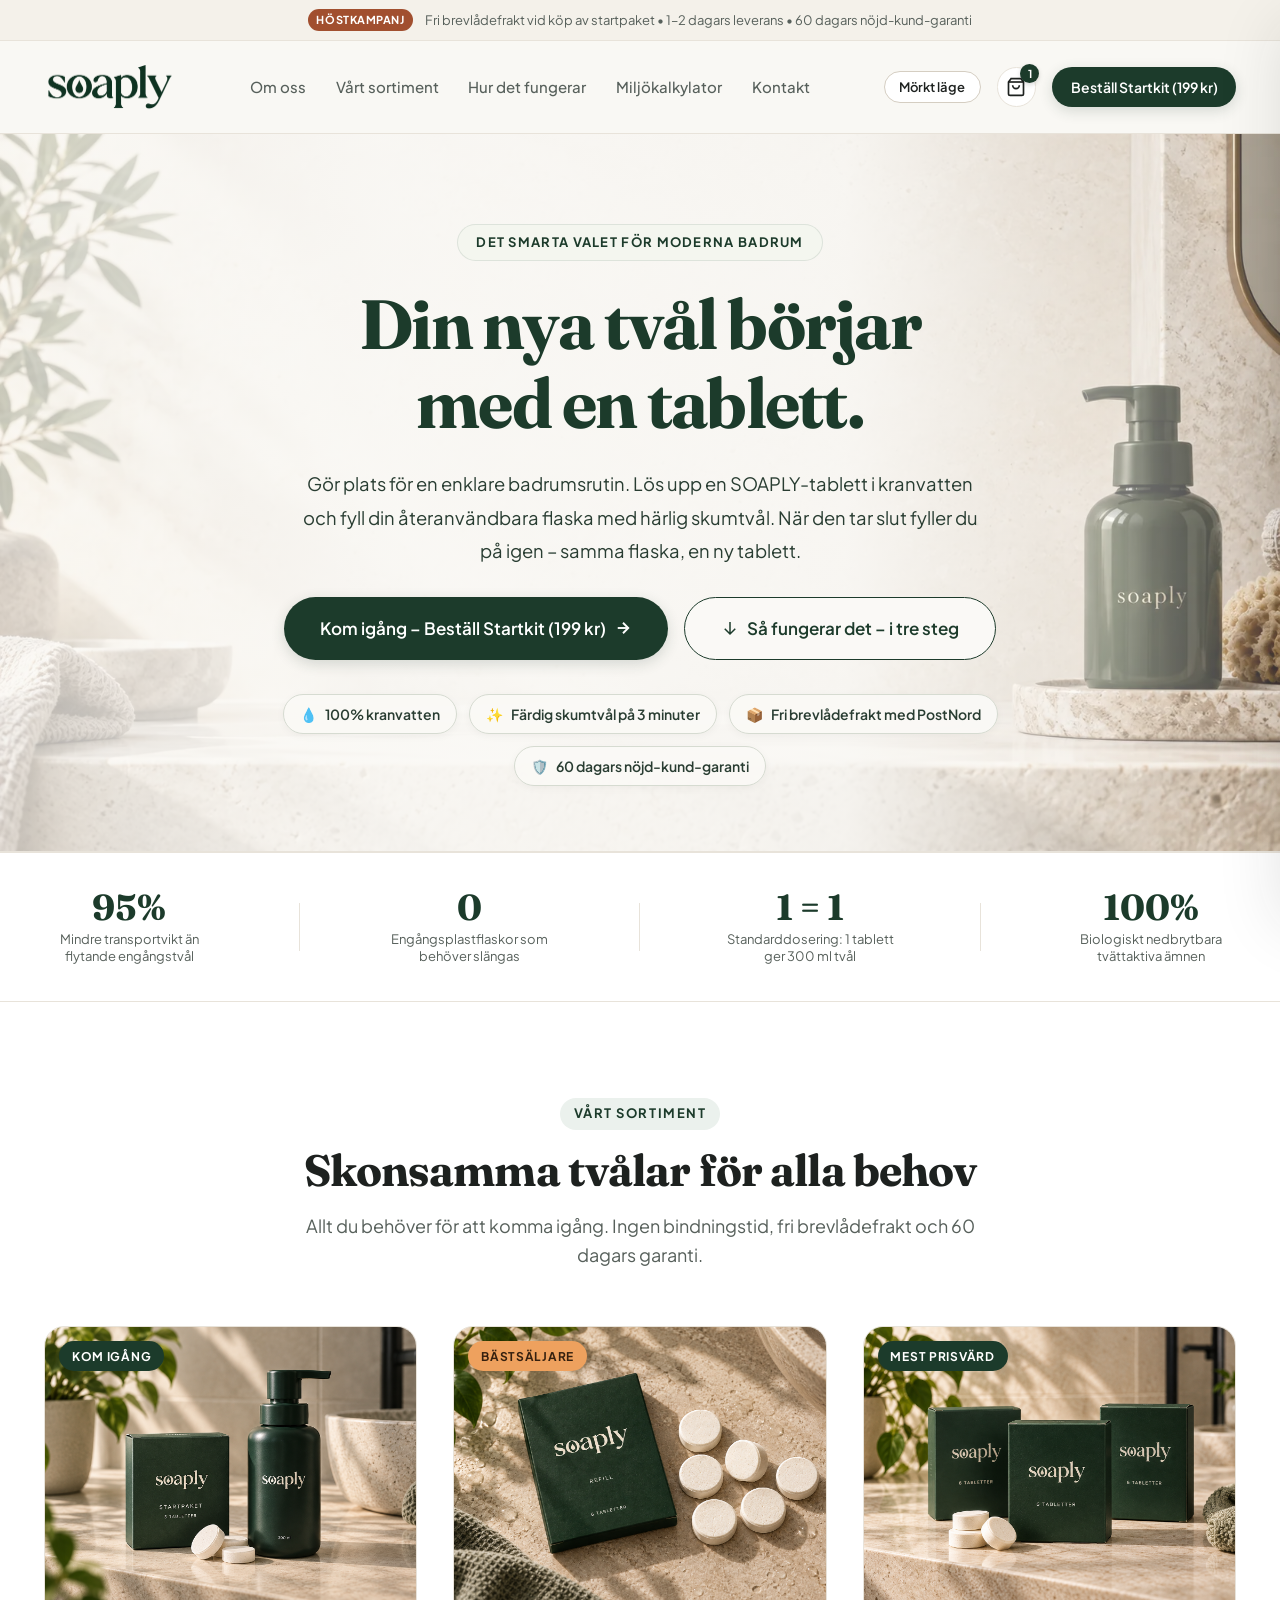
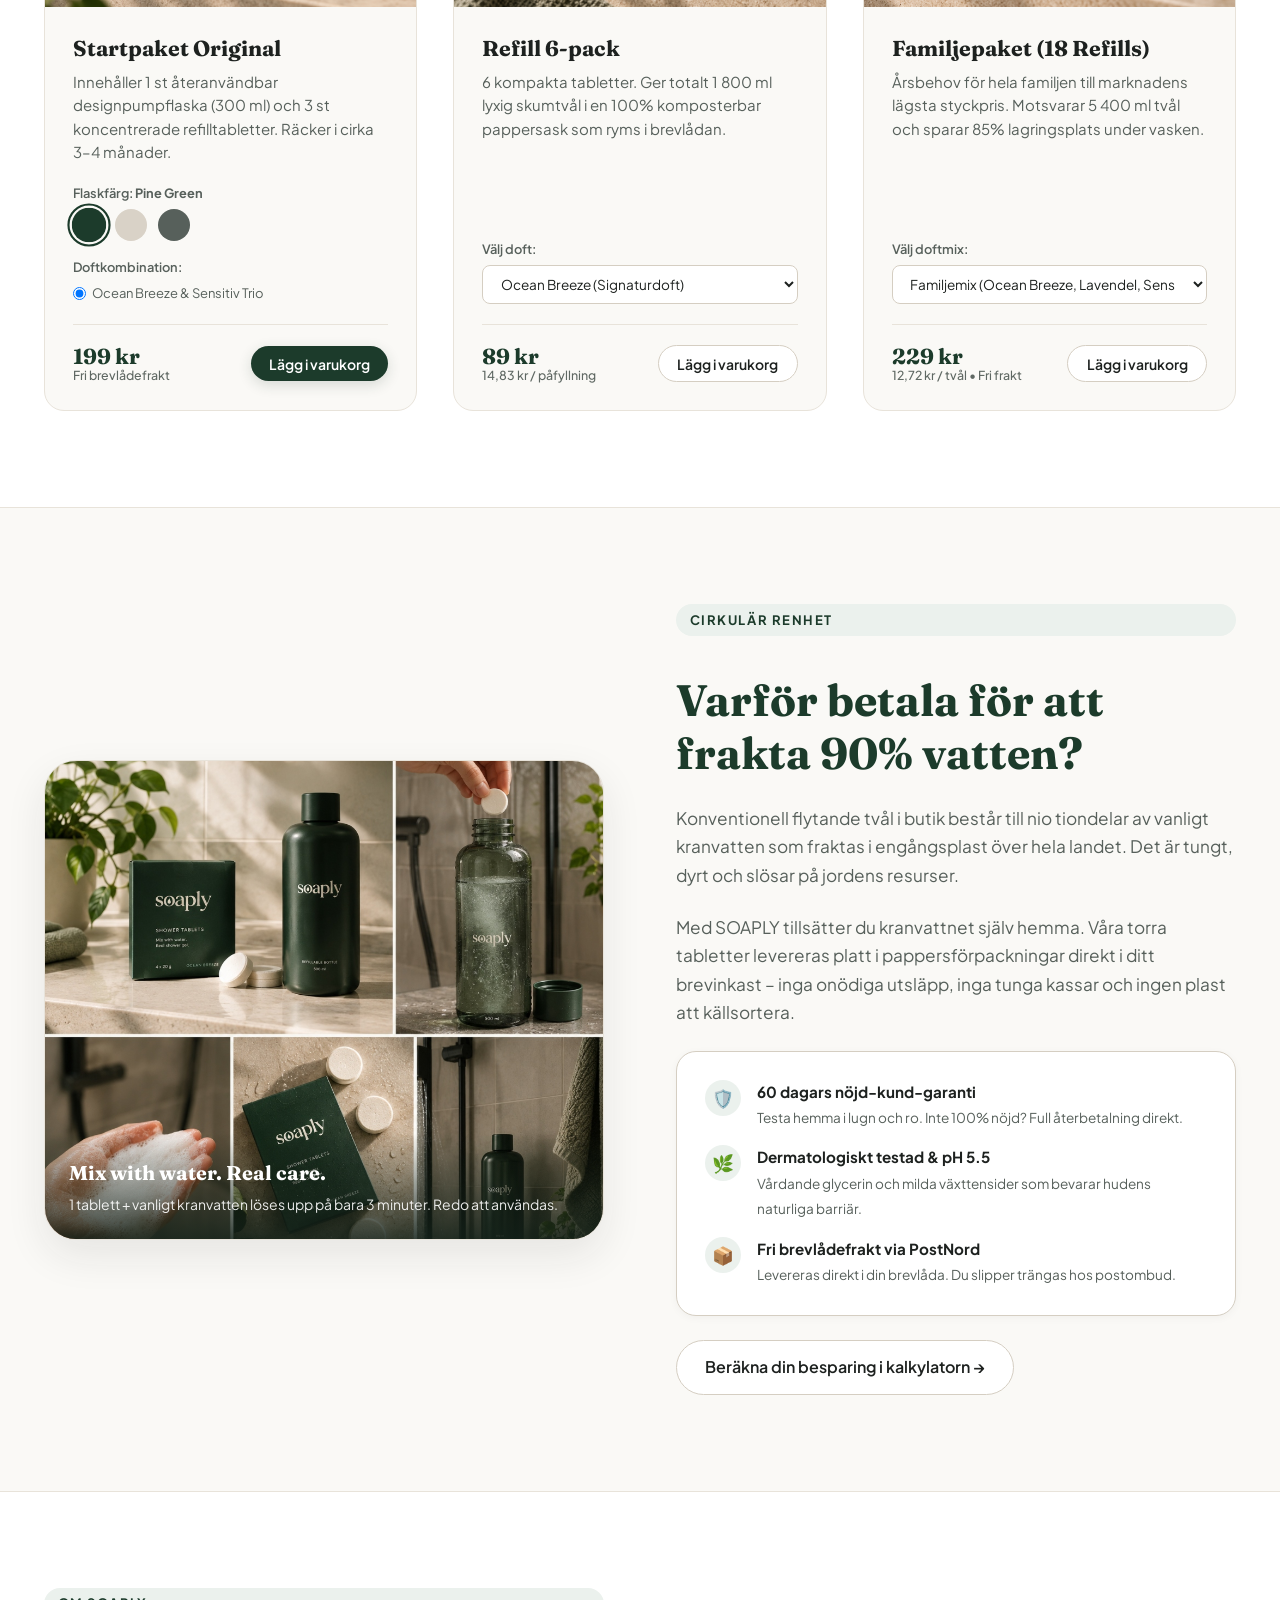
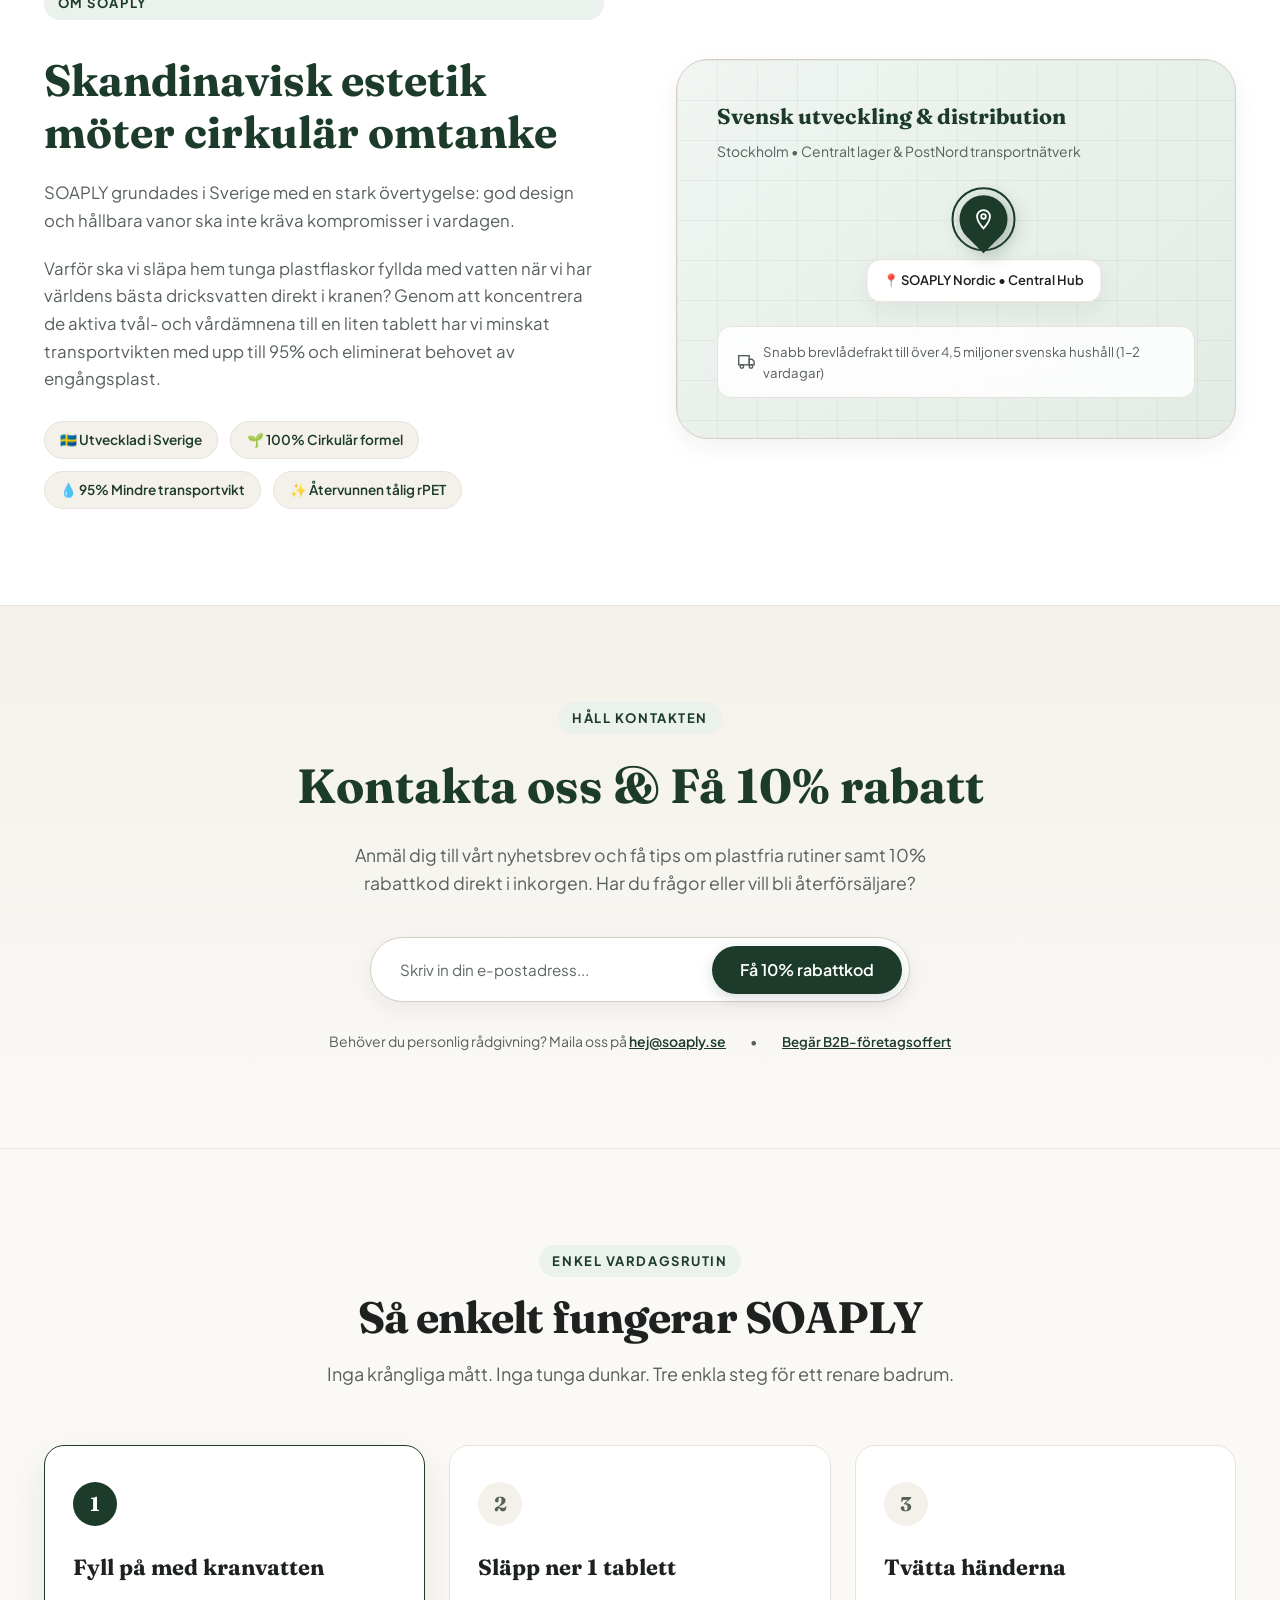
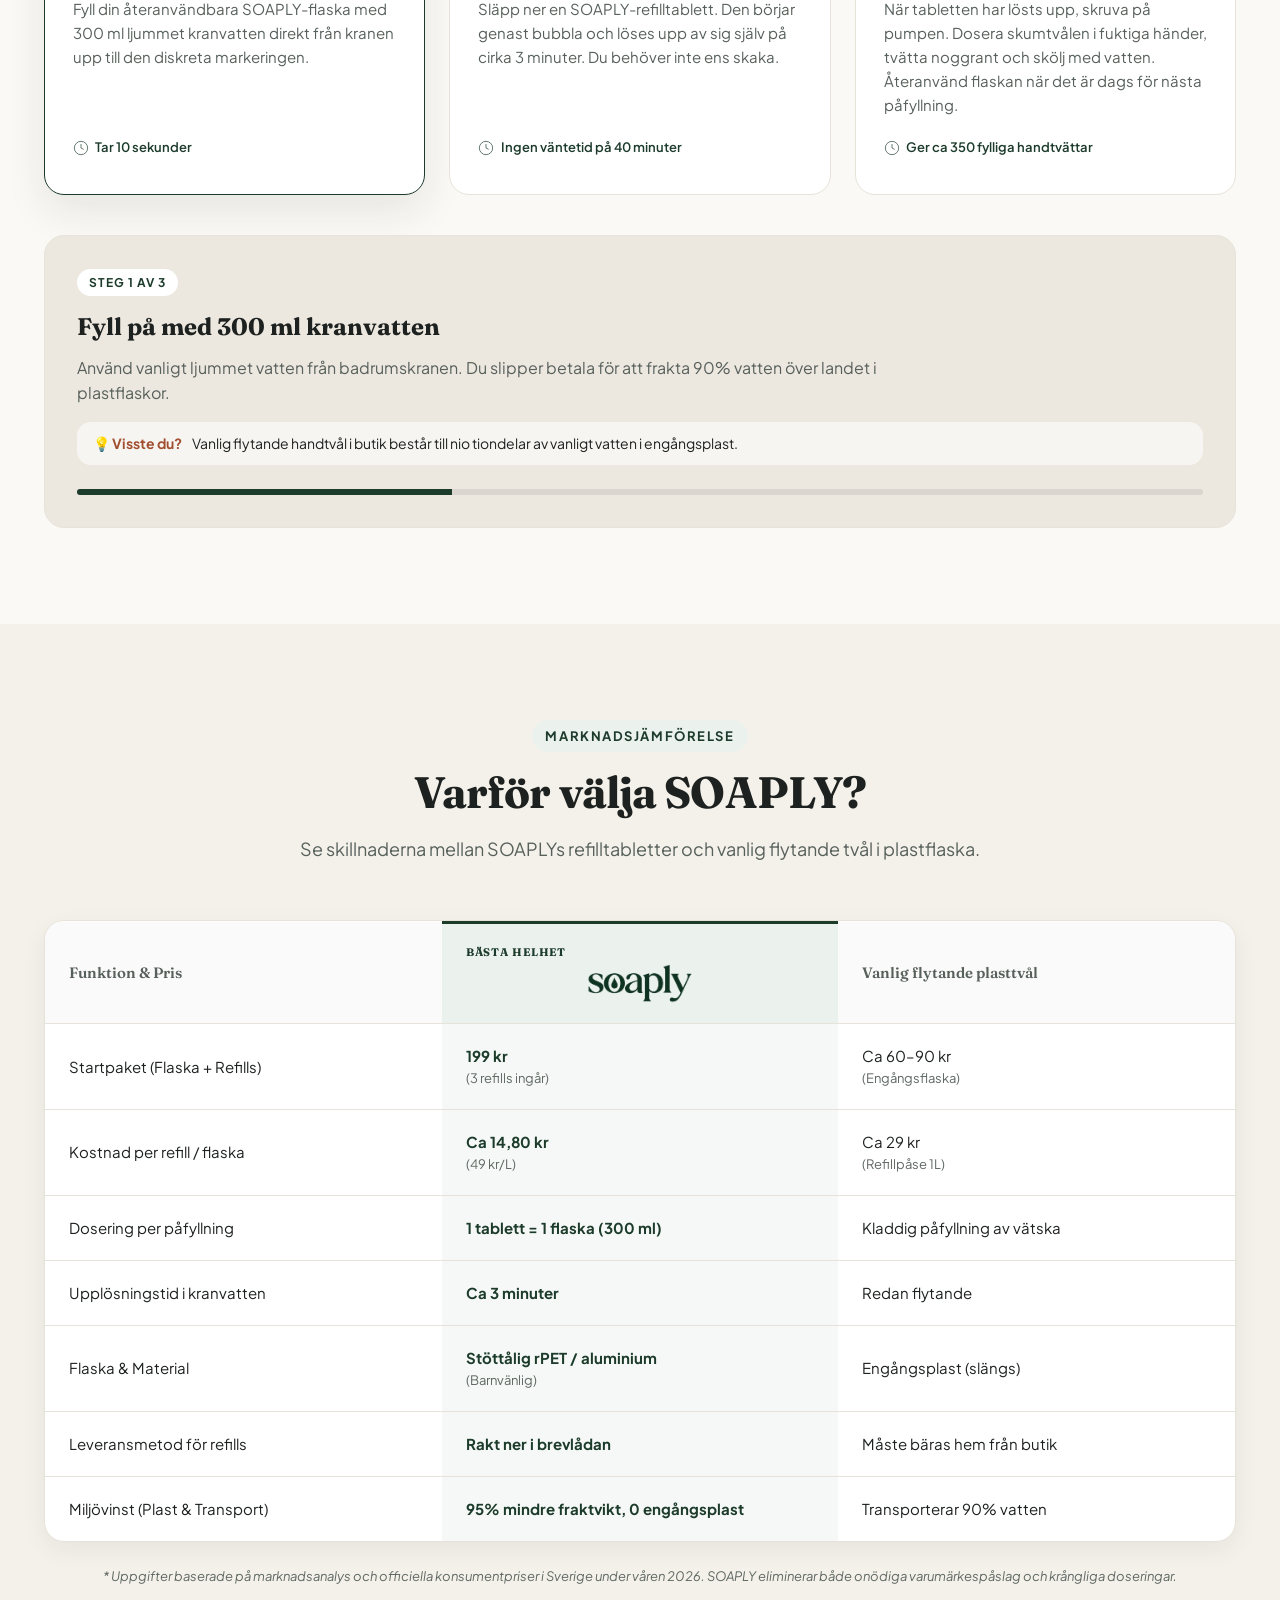
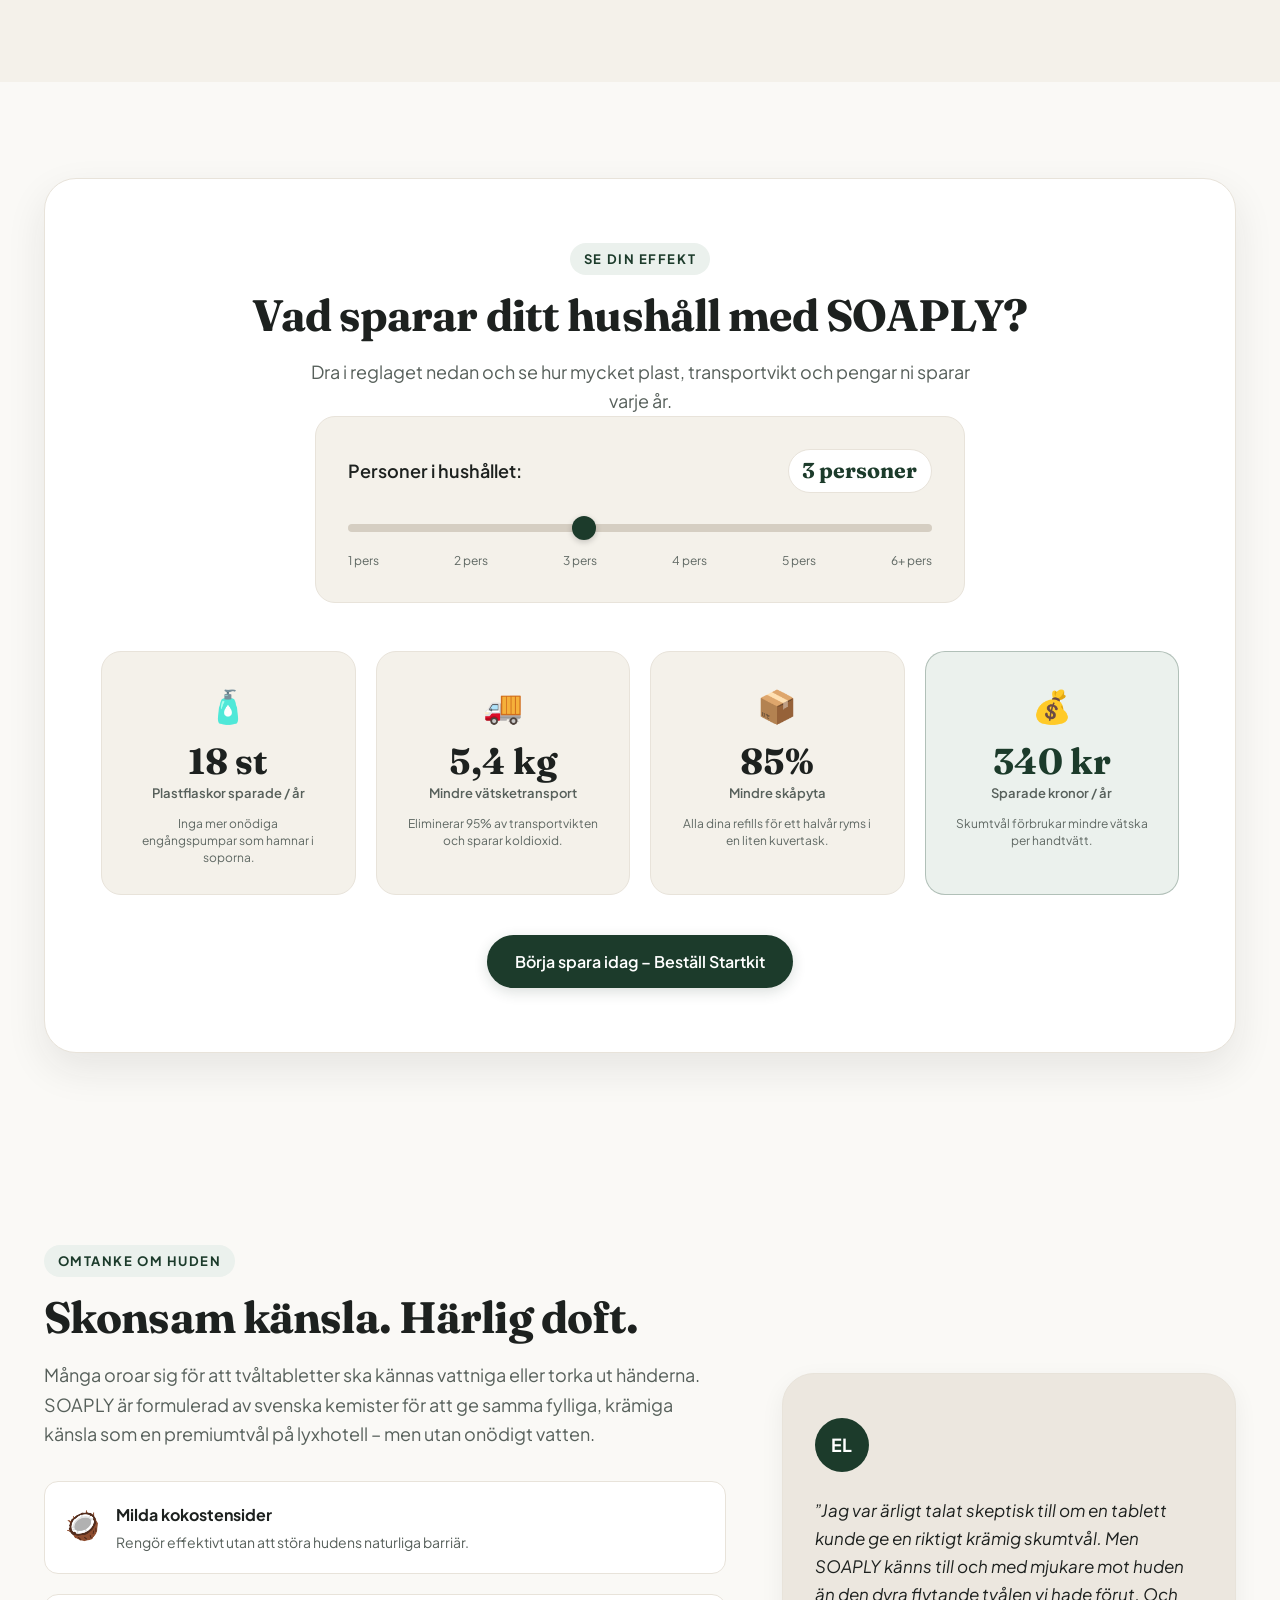
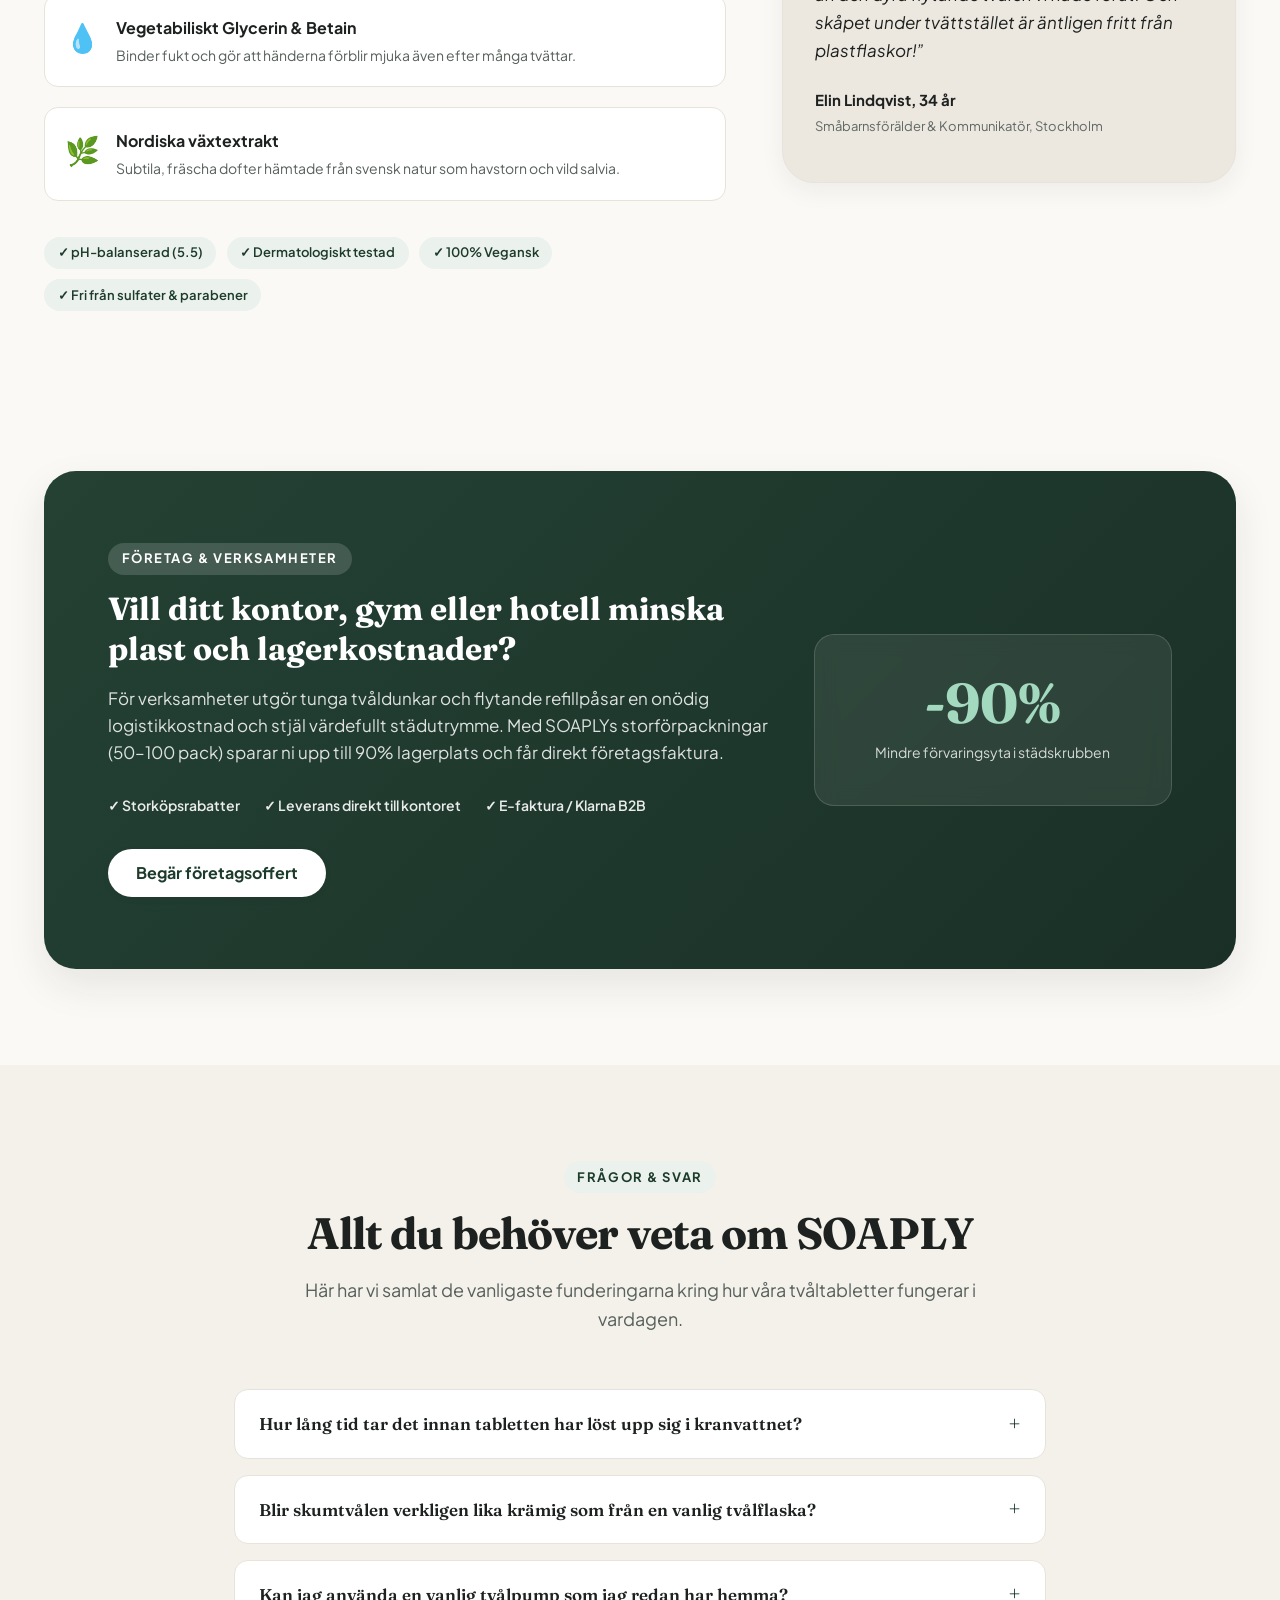
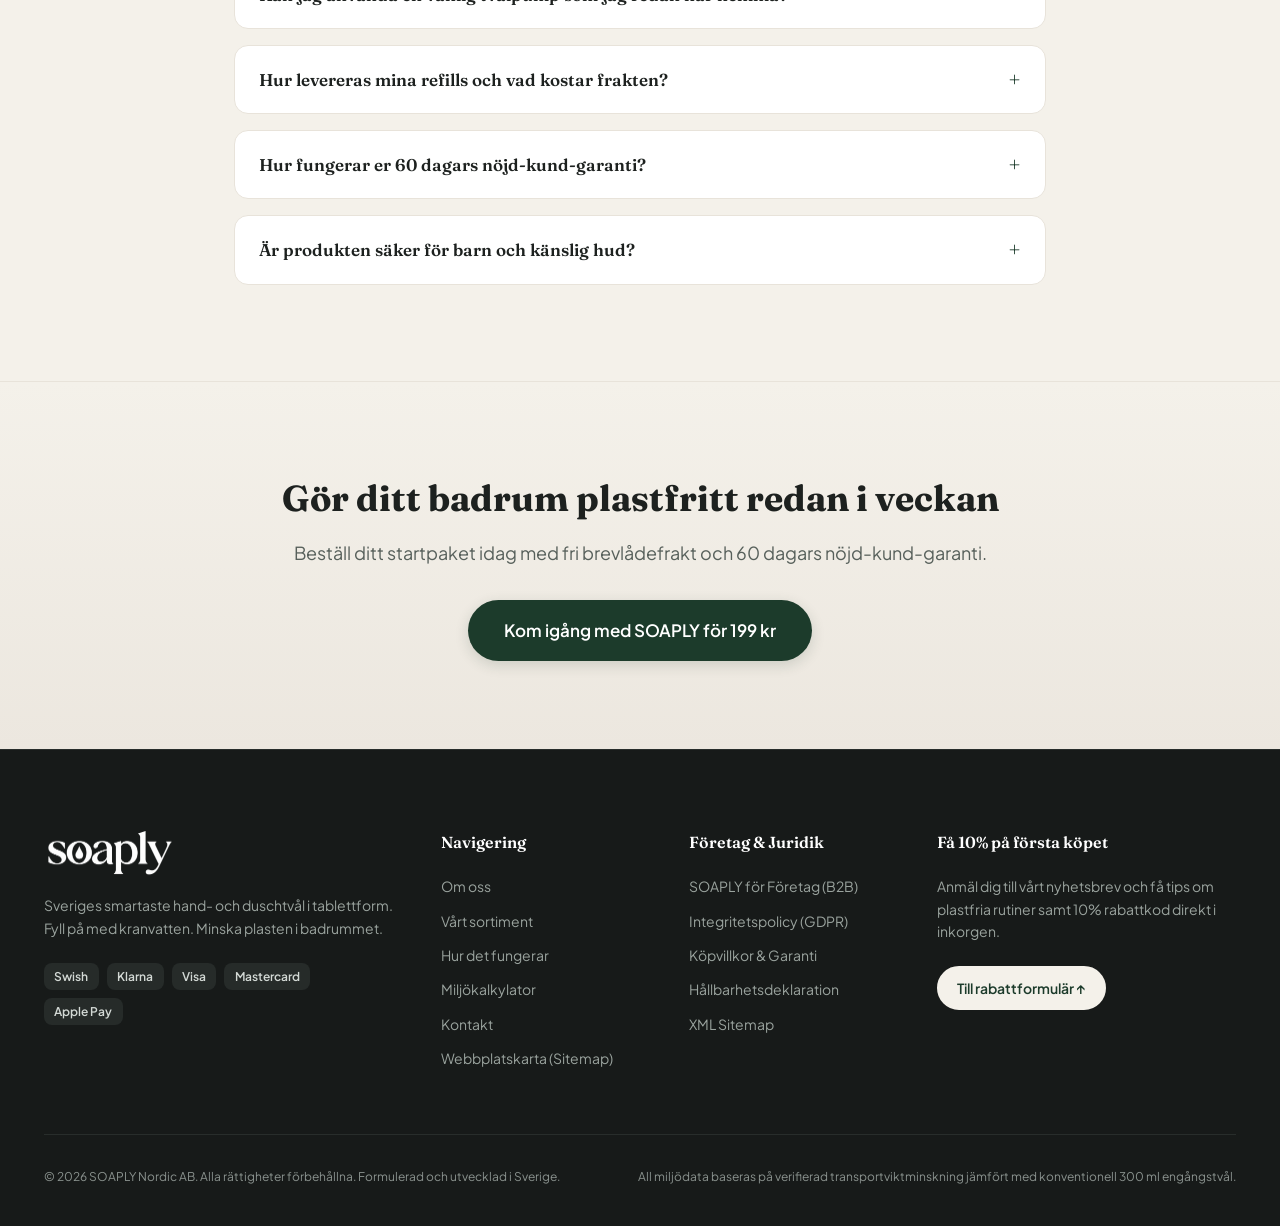
==== index.html @ 96f8bb9d "lägg till mörktläge" ====
<!DOCTYPE html>
<html lang="sv">

<head>
  <meta charset="UTF-8">
  <meta name="viewport" content="width=device-width, initial-scale=1.0">
  <title>SOAPLY – Fyll på med kranvatten. Minska plasten i badrummet.</title>
  <meta name="description"
    content="SOAPLY är Sveriges smartaste handtvål i tablettform. 1 tablett + kranvatten = 300 ml silkeslen skumtvål. Spara plats, minska engångsplast och slipp släpa hem vatten. Startpaket från 199 kr.">
  <meta name="keywords"
    content="handtvål tablett, refilltvål, skumtvål, soaply, tvåltabletter, zero waste badrum, hållbar handtvål">

  <!-- OpenGraph / Social Meta -->
  <meta property="og:title" content="SOAPLY – Fyll på med kranvatten. Minska plasten i badrummet.">
  <meta property="og:description"
    content="Upptäck framtidens handtvål. 1 tablett löses i vanligt kranvatten. Mindre plast, mer stil i badrummet.">
  <meta property="og:image" content="assets/hero-bathroom.jpg">
  <meta property="og:type" content="website">

  <!-- Google Fonts: Fraunces, Plus Jakarta Sans & Outfit -->
  <link rel="preconnect" href="https://fonts.googleapis.com">
  <link rel="preconnect" href="https://fonts.gstatic.com" crossorigin>
  <link href="https://fonts.googleapis.com/css2?family=Fraunces:ital,opsz,wght@0,9..144,500;0,9..144,600;0,9..144,700;1,9..144,400&family=Outfit:wght@400;500;600;700&family=Plus+Jakarta+Sans:wght@300;400;500;600;700&display=swap" rel="stylesheet">

  <link rel="stylesheet" href="style.css?v=morkt-1">
  <link rel="sitemap" type="application/xml" title="Sitemap" href="sitemap.xml">
  <link rel="preload" as="image" href="assets/soaply-hero-bathroom.webp" fetchpriority="high">
</head>

<body>

  <!-- Announcement Bar -->
  <aside class="announcement-bar" id="announcement-bar">
    <div class="container announcement-content">
      <span class="announcement-badge">Höstkampanj</span>
      <p>Fri brevlådefrakt vid köp av startpaket • 1–2 dagars leverans • 60 dagars nöjd-kund-garanti</p>
    </div>
  </aside>

  <!-- Sticky Header / Navigation (Inspirerad av wireframen) -->
  <header class="site-header" id="site-header">
    <div class="container header-container">
      <a href="index.html" class="brand-logo" aria-label="SOAPLY Hem">
        <img src="assets/soaply-logo-transparent.png" alt="soaply" class="brand-logo-img">
      </a>

      <nav class="desktop-nav" aria-label="Huvudmeny">
        <ul class="nav-list">
          <li><a href="#about" class="nav-link">Om oss</a></li>
          <li><a href="#services" class="nav-link">Vårt sortiment</a></li>
          <li><a href="#how-it-works" class="nav-link">Hur det fungerar</a></li>
          <li><a href="#calculator" class="nav-link">Miljökalkylator</a></li>
          <li><a href="#contact" class="nav-link">Kontakt</a></li>
        </ul>
      </nav>

      <div class="header-actions">
        <!-- Knapp för mörkt/ljust läge (styrs i app.js, avsnitt 10) -->
        <button id="tema" type="button" class="tema-knapp" aria-pressed="false">Mörkt läge</button>

        <button class="cart-trigger-btn" id="cart-trigger" aria-label="Öppna varukorg">
          <svg width="20" height="20" viewBox="0 0 24 24" fill="none" stroke="currentColor" stroke-width="2">
            <path d="M6 2L3 6v14a2 2 0 0 0 2 2h14a2 2 0 0 0 2-2V6l-3-4z"></path>
            <line x1="3" y1="6" x2="21" y2="6"></line>
            <path d="M16 10a4 4 0 0 1-8 0"></path>
          </svg>
          <span class="cart-count" id="cart-badge-count">1</span>
        </button>

        <a href="#services" class="btn btn-primary btn-sm header-cta">Beställ Startkit (199 kr)</a>

        <button class="mobile-menu-toggle" id="mobile-menu-btn" aria-label="Öppna mobilmeny" aria-expanded="false">
          <span></span>
          <span></span>
          <span></span>
        </button>
      </div>
    </div>

    <!-- Mobile Navigation Drawer -->
    <div class="mobile-nav" id="mobile-nav">
      <ul class="mobile-nav-list">
        <li><a href="#about" class="mobile-nav-link">Om oss</a></li>
        <li><a href="#services" class="mobile-nav-link">Vårt sortiment</a></li>
        <li><a href="#how-it-works" class="mobile-nav-link">Hur det fungerar</a></li>
        <li><a href="#calculator" class="mobile-nav-link">Miljökalkylator</a></li>
        <li><a href="#contact" class="mobile-nav-link">Kontakt</a></li>
        <li class="mobile-nav-cta">
          <a href="#services" class="btn btn-primary btn-block">Beställ Startkit för 199 kr</a>
        </li>
      </ul>
    </div>
  </header>

  <main id="main-content">

    <!-- 1. WIREFRAME HERO (Centrerad rubrik, ingress, knapp och visuell presentation) -->
    <section class="wireframe-hero" id="hero">
      <div class="container">
        
        <div class="wireframe-hero-badge">
          <span>Det smarta valet för moderna badrum</span>
        </div>

        <h1 class="wireframe-hero-headline">Din nya tvål börjar med en tablett.</h1>
        
        <p class="wireframe-hero-sub">
          Gör plats för en enklare badrumsrutin. Lös upp en SOAPLY-tablett i kranvatten och fyll din återanvändbara flaska med härlig skumtvål. När den tar slut fyller du på igen – samma flaska, en ny tablett.
        </p>

        <div class="wireframe-hero-cta">
          <a href="#services" class="btn btn-primary btn-lg">
            <span>Kom igång – Beställ Startkit (199 kr)</span>
            <svg width="18" height="18" viewBox="0 0 24 24" fill="none" stroke="currentColor" stroke-width="2.5"><line x1="5" y1="12" x2="19" y2="12"></line><polyline points="12 5 19 12 12 19"></polyline></svg>
          </a>
          <a href="#how-it-works" class="btn btn-outline btn-lg">
            <svg width="18" height="18" viewBox="0 0 24 24" fill="none" stroke="currentColor" stroke-width="2"><path d="M12 4v16M5 13l7 7 7-7"></path></svg>
            <span>Så fungerar det – i tre steg</span>
          </a>
        </div>

        <div class="wireframe-hero-badges-row">
          <div class="hero-pill-usp">
            <span>💧</span>
            <span>100% kranvatten</span>
          </div>
          <div class="hero-pill-usp">
            <span>✨</span>
            <span>Färdig skumtvål på 3 minuter</span>
          </div>
          <div class="hero-pill-usp">
            <span>📦</span>
            <span>Fri brevlådefrakt med PostNord</span>
          </div>
          <div class="hero-pill-usp">
            <span>🛡️</span>
            <span>60 dagars nöjd-kund-garanti</span>
          </div>
        </div>

      </div>
    </section>

    <!-- Trust & Fact Strip -->
    <section class="trust-strip" aria-label="Verifierade hållbarhetsfakta">
      <div class="container trust-grid">
        <div class="trust-fact">
          <span class="fact-number">95%</span>
          <span class="fact-desc">Mindre transportvikt än flytande engångstvål</span>
        </div>
        <div class="trust-divider"></div>
        <div class="trust-fact">
          <span class="fact-number">0</span>
          <span class="fact-desc">Engångsplastflaskor som behöver slängas</span>
        </div>
        <div class="trust-divider"></div>
        <div class="trust-fact">
          <span class="fact-number">1 = 1</span>
          <span class="fact-desc">Standarddosering: 1 tablett ger 300 ml tvål</span>
        </div>
        <div class="trust-divider"></div>
        <div class="trust-fact">
          <span class="fact-number">100%</span>
          <span class="fact-desc">Biologiskt nedbrytbara tvättaktiva ämnen</span>
        </div>
      </div>
    </section>

    <!-- 2. WIREFRAME "OUR SERVICES" / "VÅRT SORTIMENT" (3 Kolumner) -->
    <section class="wireframe-services-section" id="services">
      <div class="container">
        
        <div class="section-header text-center">
          <span class="section-kicker">Vårt sortiment</span>
          <h2 class="section-title">Skonsamma tvålar för alla behov</h2>
          <p class="section-lead">Allt du behöver för att komma igång. Ingen bindningstid, fri brevlådefrakt och 60 dagars garanti.</p>
        </div>

        <div class="services-grid-3" id="products">
          
          <!-- Card 1: Startpaket Original -->
          <article class="service-product-card" id="card-starter-kit">
            <span class="service-card-badge badge-start">Kom igång</span>
            
            <div class="service-card-media">
              <img src="assets/soaply-startpaket.png" alt="SOAPLY startpaket med grön pumpflaska, refillask och tre tabletter" class="product-packshot" width="1200" height="840" loading="lazy">
            </div>

            <div class="service-card-body">
              <h3 class="service-card-title">Startpaket Original</h3>
              <p class="service-card-desc">
                Innehåller 1 st återanvändbar designpumpflaska (300 ml) och 3 st koncentrerade refilltabletter. Räcker i cirka 3–4 månader.
              </p>

              <!-- Color Swatches -->
              <div class="config-group" style="margin-bottom: 1rem;">
                <label class="config-label" style="font-size: 0.8rem; margin-bottom: 0.35rem; display: block;">Flaskfärg: <strong id="selected-color-label">Pine Green</strong></label>
                <div class="color-swatches" role="radiogroup" aria-label="Flaskfärg">
                  <button type="button" class="swatch-btn active" data-color="Pine Green" style="background-color: #1C3B2B;" aria-label="Pine Green" title="Pine Green"></button>
                  <button type="button" class="swatch-btn" data-color="Nordic Sand" style="background-color: #D9D2C7;" aria-label="Nordic Sand" title="Nordic Sand"></button>
                  <button type="button" class="swatch-btn" data-color="Slate Grey" style="background-color: #57605B;" aria-label="Slate Grey" title="Slate Grey"></button>
                </div>
              </div>

              <!-- Scent Radio -->
              <div class="config-group" style="margin-bottom: 1.25rem;">
                <label class="config-label" style="font-size: 0.8rem; margin-bottom: 0.35rem; display: block;">Doftkombination:</label>
                <div class="scent-options" style="display:flex; flex-direction:column; gap:0.4rem; font-size:0.8rem;">
                  <label class="scent-radio-label" style="display:flex; align-items:center; gap:0.4rem; cursor:pointer;">
                    <input type="radio" name="starter-scent" value="Ocean Breeze & Sensitiv Trio" checked>
                    <span>Ocean Breeze & Sensitiv Trio</span>
                  </label>
                </div>
              </div>

              <div class="service-card-footer">
                <div class="service-card-price">
                  199 kr
                  <span>Fri brevlådefrakt</span>
                </div>
                <button class="btn btn-primary btn-sm add-to-cart-btn" data-id="starter-kit" data-name="SOAPLY Startpaket" data-price="199">
                  Lägg i varukorg
                </button>
              </div>
            </div>
          </article>

          <!-- Card 2: Refill 6-pack -->
          <article class="service-product-card" id="card-refill-6">
            <span class="service-card-badge badge-bestseller">Bästsäljare</span>
            
            <div class="service-card-media">
              <img src="assets/soaply-refill-6.png" alt="SOAPLY refillask med sex tabletter" class="product-packshot" width="1200" height="840" loading="lazy">
            </div>

            <div class="service-card-body">
              <h3 class="service-card-title">Refill 6-pack</h3>
              <p class="service-card-desc">
                6 kompakta tabletter. Ger totalt 1 800 ml lyxig skumtvål i en 100% komposterbar pappersask som ryms i brevlådan.
              </p>

              <div class="service-card-selector">
                <label class="config-label" style="font-size: 0.8rem; margin-bottom: 0.35rem; display: block;">Välj doft:</label>
                <select class="scent-select" id="refill-6-scent" aria-label="Doftval för 6-pack">
                  <option value="Ocean Breeze (4 st)">Ocean Breeze (Signaturdoft)</option>
                  <option value="Lavendelblom & Bergamott">Lavendelblom & Bergamott</option>
                  <option value="Oparfymerad Sensitiv">Oparfymerad Sensitiv (Känslig hud)</option>
                </select>
              </div>

              <div class="service-card-footer">
                <div class="service-card-price">
                  89 kr
                  <span>14,83 kr / påfyllning</span>
                </div>
                <button class="btn btn-outline btn-sm add-to-cart-btn" data-id="refill-6" data-name="Refill 6-pack" data-price="89">
                  Lägg i varukorg
                </button>
              </div>
            </div>
          </article>

          <!-- Card 3: Familjepaket (18-pack) -->
          <article class="service-product-card" id="card-refill-18">
            <span class="service-card-badge">Mest prisvärd</span>
            
            <div class="service-card-media">
              <img src="assets/soaply-familjepaket.png" alt="SOAPLY familjepaket med tre refillaskar, totalt arton tabletter" class="product-packshot" width="1200" height="840" loading="lazy">
            </div>

            <div class="service-card-body">
              <h3 class="service-card-title">Familjepaket (18 Refills)</h3>
              <p class="service-card-desc">
                Årsbehov för hela familjen till marknadens lägsta styckpris. Motsvarar 5 400 ml tvål och sparar 85% lagringsplats under vasken.
              </p>

              <div class="service-card-selector">
                <label class="config-label" style="font-size: 0.8rem; margin-bottom: 0.35rem; display: block;">Välj doftmix:</label>
                <select class="scent-select" id="refill-18-scent" aria-label="Doftval för 18-pack">
                  <option value="Familjemix (Bästsäljare)">Familjemix (Ocean Breeze, Lavendel, Sensitiv)</option>
                  <option value="Ocean Breeze (18 st)">Ocean Breeze (18 st)</option>
                  <option value="Oparfymerad Sensitiv (18 st)">Oparfymerad Sensitiv (18 st)</option>
                </select>
              </div>

              <div class="service-card-footer">
                <div class="service-card-price">
                  229 kr
                  <span>12,72 kr / tvål • Fri frakt</span>
                </div>
                <button class="btn btn-outline btn-sm add-to-cart-btn" data-id="refill-18" data-name="Familjepaket (18 refills)" data-price="229">
                  Lägg i varukorg
                </button>
              </div>
            </div>
          </article>

        </div>
      </div>
    </section>

    <!-- 3. WIREFRAME 2-COLUMN FEATURE BREAKDOWN (Bild vänster, Text & Garanti höger) -->
    <section class="wireframe-breakdown-section" id="feature-breakdown">
      <div class="container wireframe-breakdown-grid">
        
        <div class="breakdown-left-media">
          <img src="assets/product-inspiration-collage.jpg" alt="Hand släpper en tablett i vattenfylld flaska och tabletten börjar brusa" class="crop-tablet-dissolve" width="600" height="480">
          <div class="breakdown-media-caption">
            <h4>Mix with water. Real care.</h4>
            <p>1 tablett + vanligt kranvatten löses upp på bara 3 minuter. Redo att användas.</p>
          </div>
        </div>

        <div class="breakdown-right-content">
          <span class="section-kicker">Cirkulär renhet</span>
          <h2 class="breakdown-title">Varför betala för att frakta 90% vatten?</h2>
          <p class="breakdown-lead">
            Konventionell flytande tvål i butik består till nio tiondelar av vanligt kranvatten som fraktas i engångsplast över hela landet. Det är tungt, dyrt och slösar på jordens resurser.
          </p>
          <p class="breakdown-lead">
            Med SOAPLY tillsätter du kranvattnet själv hemma. Våra torra tabletter levereras platt i pappersförpackningar direkt i ditt brevinkast – inga onödiga utsläpp, inga tunga kassar och ingen plast att källsortera.
          </p>

          <div class="breakdown-feature-box">
            <div class="breakdown-feature-item">
              <div class="breakdown-feature-icon">🛡️</div>
              <div class="breakdown-feature-text">
                <strong>60 dagars nöjd-kund-garanti</strong>
                <span>Testa hemma i lugn och ro. Inte 100% nöjd? Full återbetalning direkt.</span>
              </div>
            </div>

            <div class="breakdown-feature-item">
              <div class="breakdown-feature-icon">🌿</div>
              <div class="breakdown-feature-text">
                <strong>Dermatologiskt testad & pH 5.5</strong>
                <span>Vårdande glycerin och milda växttensider som bevarar hudens naturliga barriär.</span>
              </div>
            </div>

            <div class="breakdown-feature-item">
              <div class="breakdown-feature-icon">📦</div>
              <div class="breakdown-feature-text">
                <strong>Fri brevlådefrakt via PostNord</strong>
                <span>Levereras direkt i din brevlåda. Du slipper trängas hos postombud.</span>
              </div>
            </div>
          </div>

          <div>
            <a href="#calculator" class="btn btn-outline btn-md">Beräkna din besparing i kalkylatorn →</a>
          </div>
        </div>

      </div>
    </section>

    <!-- 4. WIREFRAME "ABOUT US" (Om oss & Karta med nål) -->
    <section class="wireframe-about-section" id="about">
      <div class="container wireframe-about-grid">
        
        <div class="about-text-content">
          <span class="section-kicker">Om SOAPLY</span>
          <h2 class="about-title">Skandinavisk estetik möter cirkulär omtanke</h2>
          <p class="about-p">
            SOAPLY grundades i Sverige med en stark övertygelse: god design och hållbara vanor ska inte kräva kompromisser i vardagen. 
          </p>
          <p class="about-p">
            Varför ska vi släpa hem tunga plastflaskor fyllda med vatten när vi har världens bästa dricksvatten direkt i kranen? Genom att koncentrera de aktiva tvål- och vårdämnena till en liten tablett har vi minskat transportvikten med upp till 95% och eliminerat behovet av engångsplast.
          </p>

          <div class="about-chips">
            <span class="about-chip">🇸🇪 Utvecklad i Sverige</span>
            <span class="about-chip">🌱 100% Cirkulär formel</span>
            <span class="about-chip">💧 95% Mindre transportvikt</span>
            <span class="about-chip">✨ Återvunnen tålig rPET</span>
          </div>
        </div>

        <div class="about-map-card">
          <div class="map-grid-overlay"></div>

          <div class="map-card-header">
            <h3 class="map-card-title">Svensk utveckling & distribution</h3>
            <p class="map-card-sub">Stockholm • Centralt lager & PostNord transportnätverk</p>
          </div>

          <!-- Pulsing Map Pin (Inspirerad av wireframens kartnål) -->
          <div class="map-pin-pulse-container">
            <div class="map-pin-icon" title="SOAPLY Central Hub">
              <svg width="22" height="22" viewBox="0 0 24 24" fill="none" stroke="currentColor" stroke-width="2">
                <path d="M12 2C8.13 2 5 5.13 5 9c0 5.25 7 13 7 13s7-7.75 7-13c0-3.87-3.13-7-7-7z"></path>
                <circle cx="12" cy="9" r="2.5"></circle>
              </svg>
              <div class="map-pin-ring"></div>
            </div>
            <div class="map-pin-tooltip">
              📍 SOAPLY Nordic • Central Hub
            </div>
          </div>

          <div class="map-card-footer">
            <svg width="18" height="18" viewBox="0 0 24 24" fill="none" stroke="currentColor" stroke-width="2">
              <rect x="1" y="3" width="15" height="13"></rect>
              <polygon points="16 8 20 8 23 11 23 16 16 16 16 8"></polygon>
              <circle cx="5.5" cy="18.5" r="2.5"></circle>
              <circle cx="18.5" cy="18.5" r="2.5"></circle>
            </svg>
            <span>Snabb brevlådefrakt till över 4,5 miljoner svenska hushåll (1–2 vardagar)</span>
          </div>
        </div>

      </div>
    </section>

    <!-- 5. WIREFRAME "CONTACT US" (Kontakta oss & Rabattkod) -->
    <section class="wireframe-contact-section" id="contact">
      <div class="container">
        <span class="section-kicker">Håll kontakten</span>
        <h2 class="wireframe-contact-title">Kontakta oss & Få 10% rabatt</h2>
        <p class="wireframe-contact-sub">
          Anmäl dig till vårt nyhetsbrev och få tips om plastfria rutiner samt 10% rabattkod direkt i inkorgen. Har du frågor eller vill bli återförsäljare?
        </p>

        <div class="wireframe-contact-form-wrap">
          <form class="wireframe-contact-inline-form" id="newsletter-form">
            <input type="email" placeholder="Skriv in din e-postadress..." required class="wireframe-contact-input" aria-label="E-postadress för nyhetsbrev och rabattkod">
            <button type="submit" class="btn btn-primary btn-md">Få 10% rabattkod</button>
          </form>
          <span class="newsletter-feedback" id="newsletter-feedback" style="display:block; margin-top: 1rem;"></span>
        </div>

        <div class="wireframe-contact-extra">
          <span>Behöver du personlig rådgivning? Maila oss på <a href="mailto:hej@soaply.se">hej@soaply.se</a></span>
          <span>•</span>
          <button type="button" id="open-b2b-modal-btn" style="background:none; border:none; padding:0; text-decoration:underline; font-weight:600; color:var(--color-accent-sage); cursor:pointer;">Begär B2B-företagsoffert</button>
        </div>

      </div>
    </section>

    <!-- Section: How it Works (Interactive 3-Step Process) -->
    <section class="how-it-works-section" id="how-it-works">
      <div class="container">

        <div class="section-header text-center">
          <span class="section-kicker">Enkel vardagsrutin</span>
          <h2 class="section-title">Så enkelt fungerar SOAPLY</h2>
          <p class="section-lead">Inga krångliga mått. Inga tunga dunkar. Tre enkla steg för ett renare badrum.</p>
        </div>

        <div class="steps-interactive-wrapper">
          <!-- Step cards -->
          <div class="steps-grid">

            <div class="step-card active" data-step="1" id="step-card-1">
              <div class="step-indicator">
                <span class="step-num">1</span>
              </div>
              <h3 class="step-title">Fyll på med kranvatten</h3>
              <p class="step-description">
                Fyll din återanvändbara SOAPLY-flaska med 300 ml ljummet kranvatten direkt från kranen upp till den
                diskreta markeringen.
              </p>
              <div class="step-meta">
                <svg width="16" height="16" viewBox="0 0 24 24" fill="none" stroke="currentColor">
                  <circle cx="12" cy="12" r="10"></circle>
                  <polyline points="12 6 12 12 16 14"></polyline>
                </svg>
                <span>Tar 10 sekunder</span>
              </div>
            </div>

            <div class="step-card" data-step="2" id="step-card-2">
              <div class="step-indicator">
                <span class="step-num">2</span>
              </div>
              <h3 class="step-title">Släpp ner 1 tablett</h3>
              <p class="step-description">
                Släpp ner en SOAPLY-refilltablett. Den börjar genast bubbla och löses upp av sig själv på cirka 3
                minuter. Du behöver inte ens skaka.
              </p>
              <div class="step-meta">
                <svg width="16" height="16" viewBox="0 0 24 24" fill="none" stroke="currentColor">
                  <circle cx="12" cy="12" r="10"></circle>
                  <polyline points="12 6 12 12 16 14"></polyline>
                </svg>
                <span>Ingen väntetid på 40 minuter</span>
              </div>
            </div>

            <div class="step-card" data-step="3" id="step-card-3">
              <div class="step-indicator">
                <span class="step-num">3</span>
              </div>
              <h3 class="step-title">Tvätta händerna</h3>
              <p class="step-description">
                När tabletten har lösts upp, skruva på pumpen. Dosera skumtvålen i fuktiga händer, tvätta noggrant och skölj med vatten. Återanvänd flaskan när det är dags för nästa påfyllning.
              </p>
              <div class="step-meta">
                <svg width="16" height="16" viewBox="0 0 24 24" fill="none" stroke="currentColor">
                  <circle cx="12" cy="12" r="10"></circle>
                  <polyline points="12 6 12 12 16 14"></polyline>
                </svg>
                <span>Ger ca 350 fylliga handtvättar</span>
              </div>
            </div>

          </div>

          <!-- Step Preview Display Box -->
          <div class="step-preview-box" id="step-preview-box">
            <div class="preview-content">
              <div class="preview-badge" id="preview-step-badge">Steg 1 av 3</div>
              <h4 id="preview-step-title">Fyll på med 300 ml kranvatten</h4>
              <p id="preview-step-desc">Använd vanligt ljummet vatten från badrumskranen. Du slipper betala för att
                frakta 90% vatten över landet i plastflaskor.</p>
              <div class="preview-metric">
                <span class="metric-highlight">💡 Visste du?</span>
                <span id="preview-step-fact">Vanlig flytande handtvål i butik består till nio tiondelar av vanligt
                  vatten i engångsplast.</span>
              </div>
            </div>
            <div class="preview-progress">
              <div class="progress-bar" id="preview-progress-fill" style="width: 33.3%;"></div>
            </div>
          </div>
        </div>

      </div>
    </section>

    <!-- Section: Comparison Matrix (SOAPLY vs. Competitors vs. Supermarket plastic) -->
    <section class="comparison-section" id="comparison">
      <div class="container">
        <div class="section-header text-center">
          <span class="section-kicker">Marknadsjämförelse</span>
          <h2 class="section-title">Varför välja SOAPLY?</h2>
          <p class="section-lead">Se skillnaderna mellan SOAPLYs refilltabletter och vanlig flytande tvål i plastflaska.</p>
        </div>

        <div class="table-responsive-wrapper">
          <table class="comparison-table">
            <thead>
              <tr>
<th class="feature-col">Funktion & Pris</th>
<th class="highlight-col">
                  <div class="table-brand-header">
                    <span class="brand-tag">Bästa helhet</span>
                    <img src="assets/soaply-logo-transparent.png" class="comparison-logo" alt="SOAPLY">
                  </div>
                </th>
<th>Vanlig flytande plasttvål</th>
</tr>
            </thead>
            <tbody>
              <tr>
<td class="feature-label">Startpaket (Flaska + Refills)</td>
<td class="highlight-cell"><strong>199 kr</strong> <span class="sub">(3 refills ingår)</span></td>
<td>Ca 60–90 kr <span class="sub">(Engångsflaska)</span></td>
</tr>
              <tr>
<td class="feature-label">Kostnad per refill / flaska</td>
<td class="highlight-cell"><strong>Ca 14,80 kr</strong> <span class="sub">(49 kr/L)</span></td>
<td>Ca 29 kr <span class="sub">(Refillpåse 1L)</span></td>
</tr>
              <tr>
<td class="feature-label">Dosering per påfyllning</td>
<td class="highlight-cell"><strong>1 tablett = 1 flaska (300 ml)</strong></td>
<td>Kladdig påfyllning av vätska</td>
</tr>
              <tr>
<td class="feature-label">Upplösningstid i kranvatten</td>
<td class="highlight-cell"><strong>Ca 3 minuter</strong></td>
<td>Redan flytande</td>
</tr>
              <tr>
<td class="feature-label">Flaska & Material</td>
<td class="highlight-cell"><strong>Stöttålig rPET / aluminium</strong> <span
                    class="sub">(Barnvänlig)</span></td>
<td>Engångsplast (slängs)</td>
</tr>
              <tr>
<td class="feature-label">Leveransmetod för refills</td>
<td class="highlight-cell"><strong>Rakt ner i brevlådan</strong></td>
<td>Måste bäras hem från butik</td>
</tr>
              <tr>
<td class="feature-label">Miljövinst (Plast & Transport)</td>
<td class="highlight-cell"><strong>95% mindre fraktvikt, 0 engångsplast</strong></td>
<td>Transporterar 90% vatten</td>
</tr>
            </tbody>
          </table>
        </div>

        <div class="comparison-footer-note">
          <p><em>* Uppgifter baserade på marknadsanalys och officiella konsumentpriser i Sverige under våren 2026.
              SOAPLY eliminerar både onödiga varumärkespåslag och krångliga doseringar.</em></p>
        </div>
      </div>
    </section>

    <!-- Section: Interactive Sustainability & Savings Calculator -->
    <section class="calculator-section" id="calculator">
      <div class="container">
        <div class="calculator-card">
          <div class="calculator-header text-center">
            <span class="section-kicker">Se din effekt</span>
            <h2 class="section-title">Vad sparar ditt hushåll med SOAPLY?</h2>
            <p class="section-lead">Dra i reglaget nedan och se hur mycket plast, transportvikt och pengar ni sparar
              varje år.</p>
          </div>

          <div class="calculator-interactive">

            <div class="slider-control-group">
              <div class="slider-label-row">
                <label for="calc-people-slider">Personer i hushållet:</label>
                <span class="slider-value-display" id="calc-people-display">3 personer</span>
              </div>
              <input type="range" id="calc-people-slider" min="1" max="6" value="3" step="1" class="custom-range"
                aria-label="Antal personer i hushållet">
              <div class="slider-ticks">
                <span>1 pers</span>
                <span>2 pers</span>
                <span>3 pers</span>
                <span>4 pers</span>
                <span>5 pers</span>
                <span>6+ pers</span>
              </div>
            </div>

            <!-- Calculated Metrics Cards -->
            <div class="calculator-results-grid">

              <div class="calc-result-box">
                <div class="calc-icon">🧴</div>
                <div class="calc-data">
                  <span class="calc-number" id="calc-plastic-saved">18 st</span>
                  <span class="calc-unit">Plastflaskor sparade / år</span>
                </div>
                <p class="calc-subtext">Inga mer onödiga engångspumpar som hamnar i soporna.</p>
              </div>

              <div class="calc-result-box">
                <div class="calc-icon">🚚</div>
                <div class="calc-data">
                  <span class="calc-number" id="calc-water-saved">5,4 kg</span>
                  <span class="calc-unit">Mindre vätsketransport</span>
                </div>
                <p class="calc-subtext">Eliminerar 95% av transportvikten och sparar koldioxid.</p>
              </div>

              <div class="calc-result-box">
                <div class="calc-icon">📦</div>
                <div class="calc-data">
                  <span class="calc-number" id="calc-space-saved">85%</span>
                  <span class="calc-unit">Mindre skåpyta</span>
                </div>
                <p class="calc-subtext">Alla dina refills för ett halvår ryms i en liten kuvertask.</p>
              </div>

              <div class="calc-result-box highlight-box">
                <div class="calc-icon">💰</div>
                <div class="calc-data">
                  <span class="calc-number" id="calc-money-saved">340 kr</span>
                  <span class="calc-unit">Sparade kronor / år</span>
                </div>
                <p class="calc-subtext">Skumtvål förbrukar mindre vätska per handtvätt.</p>
              </div>

            </div>

            <div class="calculator-cta text-center">
              <a href="#services" class="btn btn-primary btn-md">Börja spara idag – Beställ Startkit</a>
            </div>

          </div>
        </div>
      </div>
    </section>

    <!-- Section: Skin Care & Ingredients (Directly addressing Elin's quality concerns) -->
    <section class="ingredients-section" id="ingredients">
      <div class="container">
        <div class="ingredients-grid">

          <div class="ingredients-text">
            <span class="section-kicker">Omtanke om huden</span>
            <h2 class="section-title">Skonsam känsla. Härlig doft.</h2>
            <p class="lead-text">
              Många oroar sig för att tvåltabletter ska kännas vattniga eller torka ut händerna. SOAPLY är formulerad av
              svenska kemister för att ge samma fylliga, krämiga känsla som en premiumtvål på lyxhotell – men utan
              onödigt vatten.
            </p>

            <div class="ingredient-highlights">
              <div class="ing-card">
                <div class="ing-icon">🥥</div>
                <div>
                  <strong>Milda kokostensider</strong>
                  <p>Rengör effektivt utan att störa hudens naturliga barriär.</p>
                </div>
              </div>

              <div class="ing-card">
                <div class="ing-icon">💧</div>
                <div>
                  <strong>Vegetabiliskt Glycerin & Betain</strong>
                  <p>Binder fukt och gör att händerna förblir mjuka även efter många tvättar.</p>
                </div>
              </div>

              <div class="ing-card">
                <div class="ing-icon">🌿</div>
                <div>
                  <strong>Nordiska växtextrakt</strong>
                  <p>Subtila, fräscha dofter hämtade från svensk natur som havstorn och vild salvia.</p>
                </div>
              </div>
            </div>

            <div class="safety-cert-badges">
              <span class="cert-pill">✓ pH-balanserad (5.5)</span>
              <span class="cert-pill">✓ Dermatologiskt testad</span>
              <span class="cert-pill">✓ 100% Vegansk</span>
              <span class="cert-pill">✓ Fri från sulfater & parabener</span>
            </div>
          </div>

          <div class="ingredients-visual">
            <div class="visual-quote-card">
              <div class="user-avatar-circle">EL</div>
              <blockquote class="user-quote">
                ”Jag var ärligt talat skeptisk till om en tablett kunde ge en riktigt krämig skumtvål. Men SOAPLY känns
                till och med mjukare mot huden än den dyra flytande tvålen vi hade förut. Och skåpet under tvättstället
                är äntligen fritt från plastflaskor!”
              </blockquote>
              <div class="quote-author">
                <strong>Elin Lindqvist, 34 år</strong>
                <span>Småbarnsförälder & Kommunikatör, Stockholm</span>
              </div>
            </div>
          </div>

        </div>
      </div>
    </section>

    <!-- Section: B2B Opportunity (Gym, Offices, Hotels) -->
    <section class="b2b-section" id="b2b">
      <div class="container">
        <div class="b2b-card">
          <div class="b2b-content">
            <span class="section-kicker kicker-light">Företag & Verksamheter</span>
            <h2 class="b2b-title">Vill ditt kontor, gym eller hotell minska plast och lagerkostnader?</h2>
            <p class="b2b-desc">
              För verksamheter utgör tunga tvåldunkar och flytande refillpåsar en onödig logistikkostnad och stjäl
              värdefullt städutrymme. Med SOAPLYs storförpackningar (50–100 pack) sparar ni upp till 90% lagerplats och
              får direkt företagsfaktura.
            </p>
            <div class="b2b-benefits">
              <span>✓ Storköpsrabatter</span>
              <span>✓ Leverans direkt till kontoret</span>
              <span>✓ E-faktura / Klarna B2B</span>
            </div>
            <button class="btn btn-white btn-md" id="open-b2b-modal-btn">Begär företagsoffert</button>
          </div>
          <div class="b2b-badge-box">
            <div class="b2b-stat">
              <span class="stat-big">-90%</span>
              <span class="stat-lbl">Mindre förvaringsyta i städskrubben</span>
            </div>
          </div>
        </div>
      </div>
    </section>

    <!-- Section: FAQ (Addressing Persona Friction Points) -->
    <section class="faq-section" id="faq">
      <div class="container max-w-narrow">

        <div class="section-header text-center">
          <span class="section-kicker">Frågor & Svar</span>
          <h2 class="section-title">Allt du behöver veta om SOAPLY</h2>
          <p class="section-lead">Här har vi samlat de vanligaste funderingarna kring hur våra tvåltabletter fungerar i
            vardagen.</p>
        </div>

        <div class="faq-accordion" id="faq-accordion">

          <div class="faq-item">
            <button class="faq-question" aria-expanded="false">
              <span>Hur lång tid tar det innan tabletten har löst upp sig i kranvattnet?</span>
              <span class="faq-icon">+</span>
            </button>
            <div class="faq-answer">
              <p>
                Det tar bara cirka 3–5 minuter i vanligt ljummet kranvatten! Vår brusteknik är särskilt utvecklad för
                att lösas upp snabbt utan att du behöver skaka flaskan kraftigt eller vänta i 40 minuter som hos vissa
                andra märken.
              </p>
            </div>
          </div>

          <div class="faq-item">
            <button class="faq-question" aria-expanded="false">
              <span>Blir skumtvålen verkligen lika krämig som från en vanlig tvålflaska?</span>
              <span class="faq-icon">+</span>
            </button>
            <div class="faq-answer">
              <p>
                Ja, absolut! SOAPLYs återanvändbara pumpflaska har ett finmaskigt precisionsfilter som blandar
                tvållösningen med luft i exakt rätt proportion. Resultatet är en sammetslen, fyllig skumtvål som känns
                lyxigt och rengör händerna milt och effektivt.
              </p>
            </div>
          </div>

          <div class="faq-item">
            <button class="faq-question" aria-expanded="false">
              <span>Kan jag använda en vanlig tvålpump som jag redan har hemma?</span>
              <span class="faq-icon">+</span>
            </button>
            <div class="faq-answer">
              <p>
                SOAPLY-tabletten ger en tunnflytande tvållösning som kräver en <em>skumpump</em> (foaming pump) för att
                skapa den luftiga skumtvålen. Vårt startpaket innehåller en specialanpassad pumpflaska i tålig rPET eller
                borstad metall som är designad för att hålla och återanvändas år efter år.
              </p>
            </div>
          </div>

          <div class="faq-item">
            <button class="faq-question" aria-expanded="false">
              <span>Hur levereras mina refills och vad kostar frakten?</span>
              <span class="faq-icon">+</span>
            </button>
            <div class="faq-answer">
              <p>
                Eftersom våra tabletter är torra och kompakta levereras de i platta, återvinningsbara papperskuvert
                direkt ner i ditt vanliga brevinkast eller brevlåda. Du slipper hämta ut paket hos postombud! Fri frakt
                ingår vid köp av startpaket och vid beställningar över 149 kr.
              </p>
            </div>
          </div>

          <div class="faq-item">
            <button class="faq-question" aria-expanded="false">
              <span>Hur fungerar er 60 dagars nöjd-kund-garanti?</span>
              <span class="faq-icon">+</span>
            </button>
            <div class="faq-answer">
              <p>
                Vi vill att du ska känna dig 100% trygg när du testar SOAPLY. Om du mot förmodan inte skulle vara helt
                nöjd med upplevelsen eller skumtvålen under de första 60 dagarna, kontaktar du bara vår kundtjänst så
                återbetalar vi pengarna – utan krångliga motfrågor.
              </p>
            </div>
          </div>

          <div class="faq-item">
            <button class="faq-question" aria-expanded="false">
              <span>Är produkten säker för barn och känslig hud?</span>
              <span class="faq-icon">+</span>
            </button>
            <div class="faq-answer">
              <p>
                Ja, alla våra tvålar är dermatologiskt testade och pH-balanserade (pH 5.5) för att skydda hudens
                naturliga skyddsbarriär. Vi erbjuder även doftalternativet "Sensitiv Trio" som är 100% oparfymerat och
                särskilt lämpligt för barn och allergiker.
              </p>
            </div>
          </div>

        </div>

      </div>
    </section>

    <!-- Pre-Footer CTA Strip -->
    <section class="cta-banner-section">
      <div class="container text-center">
        <h2 class="cta-banner-title">Gör ditt badrum plastfritt redan i veckan</h2>
        <p class="cta-banner-sub">Beställ ditt startpaket idag med fri brevlådefrakt och 60 dagars nöjd-kund-garanti.
        </p>
        <a href="#services" class="btn btn-primary btn-lg">Kom igång med SOAPLY för 199 kr</a>
      </div>
    </section>

  </main>

  <!-- Site Footer -->
  <footer class="site-footer">
    <div class="container">
      <div class="footer-grid">

        <div class="footer-col brand-col">
          <div class="footer-brand">
            <a href="index.html" class="brand-logo" style="color: var(--farg-vit-fast); text-decoration: none;">
              <img src="assets/soaply-logo-transparent.png" alt="SOAPLY" class="brand-logo-img">
            </a>
          </div>
          <p class="footer-tagline">
            Sveriges smartaste hand- och duschtvål i tablettform. Fyll på med kranvatten. Minska plasten i badrummet.
          </p>
          <div class="payment-methods-row">
            <span class="pay-chip">Swish</span>
            <span class="pay-chip">Klarna</span>
            <span class="pay-chip">Visa</span>
            <span class="pay-chip">Mastercard</span>
            <span class="pay-chip">Apple Pay</span>
          </div>
        </div>

        <div class="footer-col">
          <h4 class="footer-heading">Navigering</h4>
          <ul class="footer-links">
            <li><a href="#about">Om oss</a></li>
            <li><a href="#services">Vårt sortiment</a></li>
            <li><a href="#how-it-works">Hur det fungerar</a></li>
            <li><a href="#calculator">Miljökalkylator</a></li>
            <li><a href="#contact">Kontakt</a></li>
            <li><a href="sitemap.html">Webbplatskarta (Sitemap)</a></li>
          </ul>
        </div>

        <div class="footer-col">
          <h4 class="footer-heading">Företag & Juridik</h4>
          <ul class="footer-links">
            <li><a href="#b2b">SOAPLY för Företag (B2B)</a></li>
            <li><a href="#">Integritetspolicy (GDPR)</a></li>
            <li><a href="#">Köpvillkor & Garanti</a></li>
            <li><a href="#ingredients">Hållbarhetsdeklaration</a></li>
            <li><a href="sitemap.xml" target="_blank">XML Sitemap</a></li>
          </ul>
        </div>

        <div class="footer-col newsletter-col">
          <h4 class="footer-heading">Få 10% på första köpet</h4>
          <p class="newsletter-desc">Anmäl dig till vårt nyhetsbrev och få tips om plastfria rutiner samt 10% rabattkod direkt i inkorgen.</p>
          <a href="#contact" class="btn btn-sm footer-discount-cta">Till rabattformulär ↑</a>
        </div>

      </div>

      <div class="footer-bottom">
        <p>© 2026 SOAPLY Nordic AB. Alla rättigheter förbehållna. Formulerad och utvecklad i Sverige.</p>
        <p class="legal-disclaimer">All miljödata baseras på verifierad transportviktminskning jämfört med konventionell
          300 ml engångstvål.</p>
      </div>
    </div>
  </footer>

  <!-- Slide-out Shopping Cart Drawer -->
  <div class="cart-backdrop" id="cart-backdrop"></div>
  <aside class="cart-drawer" id="cart-drawer" aria-hidden="true">
    <div class="cart-drawer-header">
      <h3 class="cart-drawer-title">Din varukorg</h3>
      <button class="cart-close-btn" id="cart-close-btn" aria-label="Stäng varukorg">&times;</button>
    </div>

    <!-- Free Shipping Progress Bar -->
    <div class="free-shipping-tracker">
      <div class="tracker-text">
        <span id="shipping-tracker-msg">🎉 Du har kvalificerat dig för <strong>fri brevlådefrakt!</strong></span>
      </div>
      <div class="shipping-progress-bar">
        <div class="shipping-fill" id="shipping-progress-fill" style="width: 100%;"></div>
      </div>
    </div>

    <div class="cart-drawer-body" id="cart-items-container">
      <!-- Injected via JavaScript -->
    </div>

    <div class="cart-drawer-footer">
      <div class="cart-summary-row">
        <span>Delsumma:</span>
        <span class="summary-val" id="cart-subtotal">199 kr</span>
      </div>
      <div class="cart-summary-row">
        <span>Frakt:</span>
        <span class="summary-val text-success" id="cart-shipping">0 kr (Fri frakt)</span>
      </div>
      <div class="cart-total-row">
        <span>Totalt inkl. moms:</span>
        <span class="cart-total-price" id="cart-total">199 kr</span>
      </div>

      <div class="checkout-actions">
        <button class="btn btn-primary btn-block checkout-btn" id="checkout-btn">
          <span>Gå till kassan med Klarna / Swish</span>
        </button>
      </div>

      <div class="cart-security-badges">
        <span>🔒 Krypterad säker betalning</span>
        <span>⚡️ Snabb leverans med PostNord</span>
      </div>
    </div>
  </aside>

  <!-- B2B Inquiry Modal -->
  <div class="modal-backdrop" id="b2b-modal-backdrop"></div>
  <div class="modal-dialog" id="b2b-modal" role="dialog" aria-modal="true" aria-labelledby="b2b-modal-title">
    <div class="modal-header">
      <h3 id="b2b-modal-title">Begär offert för företag & verksamheter</h3>
      <button class="modal-close-btn" id="b2b-close-btn" aria-label="Stäng modal">&times;</button>
    </div>
    <div class="modal-body">
      <p class="modal-intro">Sänk era inköps- och lagerkostnader för handtvål med upp till 60%. Fyll i era uppgifter så
        återkommer vi inom 24 timmar med ett skräddarsytt förslag.</p>
      <form id="b2b-form">
        <div class="form-group">
          <label for="b2b-company">Företagsnamn / Organisation *</label>
          <input type="text" id="b2b-company" required class="form-input" placeholder="Ex. Scandic Hotels AB">
        </div>
        <div class="form-row">
          <div class="form-group">
            <label for="b2b-name">Kontaktperson *</label>
            <input type="text" id="b2b-name" required class="form-input" placeholder="För- och efternamn">
          </div>
          <div class="form-group">
            <label for="b2b-email">E-post *</label>
            <input type="email" id="b2b-email" required class="form-input" placeholder="namn@foretag.se">
          </div>
        </div>
        <div class="form-group">
          <label for="b2b-locations">Ungefärligt antal tvättställ / toaletter</label>
          <select id="b2b-locations" class="form-input">
            <option value="1-5">1–5 tvättställ (Mindre kontor)</option>
            <option value="6-20">6–20 tvättställ (Medelstort kontor/gym)</option>
            <option value="20+">20+ tvättställ (Hotell, anläggning, kedja)</option>
          </select>
        </div>
        <button type="submit" class="btn btn-primary btn-block">Skicka offertförfrågan</button>
      </form>
      <div id="b2b-feedback" class="form-feedback"></div>
    </div>
  </div>

  <!-- Toast Notification Container -->
  <div class="toast-container" id="toast-container"></div>

  <script src="app.js"></script>
</body>

</html>
---- style.css ----
/* ==========================================================================
   SOAPLY DESIGN SYSTEM & CORE STYLES
   Aesthetic: Warm Scandinavian Minimalism, Serene, Clean & Functional
   ========================================================================== */

:root {
  /* Color Palette */
  --color-bg: #FAF9F6;
  --color-surface: #FFFFFF;
  --color-surface-soft: #F4F1EA;
  --color-surface-greige: #ECE7DF;
  --color-surface-elevated: #FFFFFF;

  --color-text-main: #1D211F;
  --color-text-secondary: #57605B;
  --color-text-muted: #5F6863;
  --color-text-inverse: #FFFFFF;

  /* Brand Accents (Från nya loggan och bilderna) */
  --color-accent-sage: #1C3B2B;
  --color-accent-sage-hover: #13281D;
  --color-accent-sage-soft: #EBF1ED;
  --color-accent-sage-glow: rgba(28, 59, 43, 0.16);

  --color-accent-sand: #D5CCBE;
  --color-accent-terracotta: #A14F2F;
  --color-accent-terracotta-soft: #FAF0EB;

  --color-border-subtle: #E8E3DA;
  --color-border-medium: #D5CEC2;
  --color-border-focus: #1C3B2B;

  /* Nya färgvariabler (ersätter fasta färgkoder längre ner i filen) */
  /* Fasta vita toner (på mörka ytor som sidfot, B2B-kort och bildtexter) */
  --farg-vit-fast: #FFFFFF;
  --farg-vit-90: rgba(255, 255, 255, 0.9);
  --farg-vit-85: rgba(255, 255, 255, 0.85);
  --farg-vit-80: rgba(255, 255, 255, 0.8);
  --farg-vit-15: rgba(255, 255, 255, 0.15);
  --farg-vit-08: rgba(255, 255, 255, 0.08);
  --farg-ljusgron: #A3D9BE;

  /* Text på färgade knappar och etiketter */
  --farg-text-pa-accent: #FFFFFF;
  --farg-text-pa-terrakotta: #FFFFFF;
  --farg-orange: #EEA15E;
  --farg-text-pa-orange: #35200F;
  --farg-knapp-vit-bakgrund: #FFFFFF;
  --farg-knapp-vit-hover: #F8F9F8;
  --farg-knapp-vit-text: #1C3B2B;
  --farg-toast-text: #FFFFFF;
  --farg-stjarnor: #A8650F;
  --farg-lyckad: #276749;
  --farg-status-gron: #38A169;
  --farg-status-gron-70: rgba(56, 161, 105, 0.7);
  --farg-status-gron-0: rgba(56, 161, 105, 0);
  --farg-tagg-bla-bakgrund: #EBF4FF;
  --farg-tagg-bla-text: #2B6CB0;

  /* Ytor och kanter */
  --farg-sidhuvud-bakgrund: #F9F8F4;
  --farg-sidhuvud-glas: rgba(250, 249, 246, 0.92);
  --farg-flytande-etikett-bakgrund: rgba(255, 255, 255, 0.9);
  --farg-flytande-etikett-kant: rgba(255, 255, 255, 0.8);
  --farg-matvarde-bakgrund: rgba(255, 255, 255, 0.6);
  --farg-forloppsspar: rgba(0, 0, 0, 0.08);
  --farg-tabellhuvud: #FAFAFA;
  --farg-markerad-cell: rgba(235, 242, 238, 0.5);
  --farg-gron-kant-30: rgba(44, 77, 62, 0.3);
  --farg-gron-10: rgba(28, 59, 43, 0.1);
  --farg-produktbild-bakgrund: #F7F5F0;
  --farg-b2b-start: #244134;
  --farg-b2b-slut: #1A3026;
  --farg-bildtext-skugga: rgba(20, 34, 26, 0.85);
  --farg-karta-start: #F0F5F2;
  --farg-karta-slut: #E2ECE5;
  --farg-karta-rutnat: rgba(28, 59, 43, 0.12);
  --farg-kartfot-bakgrund: rgba(255, 255, 255, 0.85);
  --farg-overlagg-45: rgba(0, 0, 0, 0.45);
  --farg-overlagg-50: rgba(0, 0, 0, 0.5);

  /* Skuggor */
  --farg-skugga-15: rgba(0, 0, 0, 0.15);
  --farg-skugga-20: rgba(0, 0, 0, 0.2);
  --farg-skugga-gron-25: rgba(44, 77, 62, 0.25);
  --farg-skugga-gron-35: rgba(28, 59, 43, 0.35);

  /* Sidfot (mörk i båda lägena) */
  --farg-sidfot-bakgrund: #171A19;
  --farg-sidfot-kant: #282D2B;
  --farg-sidfot-text: #9AA39E;
  --farg-sidfot-text-svag: #8A928E;
  --farg-sidfot-chip: #262B29;
  --farg-sidfot-chip-text: #D3D9D5;
  --farg-sidfot-falt: #212624;
  --farg-sidfot-falt-kant: #363E3A;
  --farg-sidfot-cta-bakgrund: #F4F1EA;
  --farg-sidfot-cta-text: #1C3B2B;
  --farg-sidfot-cta-hover: #E1E9DF;
  --farg-sidfot-cta-hover-text: #13281D;

  /* Hero-sektionen */
  --farg-hero-bakgrund: #F4F0E8;
  --farg-hero-sloja-70: rgba(250, 249, 246, 0.70);
  --farg-hero-sloja-92: rgba(250, 249, 246, 0.92);
  --farg-hero-sloja-20: rgba(250, 249, 246, 0.20);
  --farg-hero-sloja-91: rgba(250, 249, 246, 0.91);
  --farg-hero-sloja-94: rgba(250, 249, 246, 0.94);
  --farg-hero-rubrik: #1C3B2B;
  --farg-hero-text: #293D32;
  --farg-hero-etikett: #F4F6EF;
  --farg-hero-knapp-bakgrund: #FAF9F6;
  --farg-hero-knapp-text: #1C3B2B;
  --farg-hero-knapp-hover: #E6ECE3;
  --farg-hero-knapp-hover-text: #13281D;
  --farg-hero-pill-bakgrund: rgba(250, 249, 246, 0.96);
  --farg-hero-pill-kant: #D6DBD1;
  --farg-fokus-terrakotta: #A14F2F;

  /* Typography */
  --font-serif: 'Fraunces', 'Playfair Display', Georgia, serif;
  --font-heading: 'Fraunces', 'Outfit', Georgia, serif;
  --font-sans: 'Plus Jakarta Sans', -apple-system, BlinkMacSystemFont, 'Segoe UI', Roboto, sans-serif;
  --font-body: 'Plus Jakarta Sans', -apple-system, BlinkMacSystemFont, 'Segoe UI', Roboto, sans-serif;

  /* Shadows & Elevation */
  --shadow-sm: 0 2px 8px rgba(29, 33, 31, 0.04);
  --shadow-md: 0 8px 24px rgba(29, 33, 31, 0.06);
  --shadow-lg: 0 16px 40px rgba(29, 33, 31, 0.09);
  --shadow-xl: 0 24px 60px rgba(29, 33, 31, 0.12);

  /* Border Radii */
  --radius-sm: 8px;
  --radius-md: 14px;
  --radius-lg: 20px;
  --radius-xl: 32px;
  --radius-full: 9999px;

  /* Transitions */
  --transition-fast: 0.18s cubic-bezier(0.16, 1, 0.3, 1);
  --transition-normal: 0.3s cubic-bezier(0.16, 1, 0.3, 1);
  --transition-slow: 0.5s cubic-bezier(0.16, 1, 0.3, 1);
}

/* --------------------------------------------------------------------------
   RESET & BASE
   -------------------------------------------------------------------------- */
*, *::before, *::after {
  box-sizing: border-box;
  margin: 0;
  padding: 0;
}

html {
  font-size: 16px;
  scroll-behavior: smooth;
  -webkit-font-smoothing: antialiased;
  -moz-osx-font-smoothing: grayscale;
}

body {
  font-family: var(--font-body);
  background-color: var(--color-bg);
  color: var(--color-text-main);
  line-height: 1.6;
  overflow-x: hidden;
}

img {
  max-width: 100%;
  height: auto;
  display: block;
}

a {
  color: inherit;
  text-decoration: none;
  transition: color var(--transition-fast);
}

button {
  font-family: inherit;
  cursor: pointer;
  border: none;
  background: none;
  outline: none;
}

input, select, textarea {
  font-family: inherit;
  font-size: 1rem;
}

.container {
  width: 100%;
  max-width: 1240px;
  margin: 0 auto;
  padding: 0 1.5rem;
}

.max-w-narrow {
  max-width: 860px;
}

.text-center {
  text-align: center;
}

/* --------------------------------------------------------------------------
   TYPOGRAPHY HELPERS & KICKERS
   -------------------------------------------------------------------------- */
.section-header {
  margin-bottom: 3.5rem;
}

.section-kicker {
  display: inline-block;
  font-family: var(--font-body);
  font-size: 0.8125rem;
  font-weight: 700;
  text-transform: uppercase;
  letter-spacing: 0.12em;
  color: var(--color-accent-sage);
  background-color: var(--color-accent-sage-soft);
  padding: 0.35rem 0.85rem;
  border-radius: var(--radius-full);
  margin-bottom: 0.875rem;
}

.kicker-light {
  color: var(--farg-vit-fast);
  background-color: var(--farg-vit-15);
}

.section-title {
  font-family: var(--font-heading);
  font-size: 2.25rem;
  font-weight: 700;
  line-height: 1.2;
  color: var(--color-text-main);
  margin-bottom: 1rem;
  letter-spacing: -0.02em;
}

@media (min-width: 768px) {
  .section-title {
    font-size: 2.75rem;
  }
}

.section-lead {
  font-size: 1.125rem;
  color: var(--color-text-secondary);
  max-width: 680px;
  margin: 0 auto;
}

/* --------------------------------------------------------------------------
   BUTTONS
   -------------------------------------------------------------------------- */
.btn {
  display: inline-flex;
  align-items: center;
  justify-content: center;
  gap: 0.5rem;
  font-weight: 600;
  border-radius: var(--radius-full);
  transition: all var(--transition-normal);
  text-align: center;
  white-space: nowrap;
}

.btn-primary {
  background-color: var(--color-accent-sage);
  color: var(--farg-text-pa-accent);
  box-shadow: 0 4px 14px var(--color-accent-sage-glow);
}

.btn-primary:hover {
  background-color: var(--color-accent-sage-hover);
  transform: translateY(-2px);
  box-shadow: 0 8px 22px var(--farg-skugga-gron-25);
  color: var(--farg-text-pa-accent);
}

.btn-outline {
  border: 1.5px solid var(--color-border-medium);
  background-color: var(--color-surface);
  color: var(--color-text-main);
}

.btn-outline:hover {
  border-color: var(--color-accent-sage);
  color: var(--color-accent-sage);
  background-color: var(--color-accent-sage-soft);
  transform: translateY(-2px);
}

.btn-white {
  background-color: var(--farg-knapp-vit-bakgrund);
  color: var(--farg-knapp-vit-text);
  font-weight: 700;
  box-shadow: var(--shadow-sm);
}

.btn-white:hover {
  background-color: var(--farg-knapp-vit-hover);
  transform: translateY(-2px);
  box-shadow: var(--shadow-md);
}

.btn-sm {
  padding: 0.55rem 1.15rem;
  font-size: 0.875rem;
}

.btn-md {
  padding: 0.85rem 1.75rem;
  font-size: 1rem;
}

.btn-lg {
  padding: 1.05rem 2.25rem;
  font-size: 1.0625rem;
}

.btn-block {
  width: 100%;
}

/* --------------------------------------------------------------------------
   ANNOUNCEMENT BAR
   -------------------------------------------------------------------------- */
.announcement-bar {
  background-color: var(--color-surface-soft);
  border-bottom: 1px solid var(--color-border-subtle);
  padding: 0.55rem 0;
  font-size: 0.8125rem;
  color: var(--color-text-secondary);
}

.announcement-content {
  display: flex;
  align-items: center;
  justify-content: center;
  gap: 0.75rem;
  flex-wrap: wrap;
  text-align: center;
}

.announcement-badge {
  background-color: var(--color-accent-terracotta);
  color: var(--farg-text-pa-terrakotta);
  font-weight: 700;
  font-size: 0.6875rem;
  padding: 0.15rem 0.55rem;
  border-radius: var(--radius-full);
  text-transform: uppercase;
  letter-spacing: 0.05em;
}

/* --------------------------------------------------------------------------
   STICKY HEADER
   -------------------------------------------------------------------------- */
.site-header {
  position: sticky;
  top: 0;
  z-index: 100;
  background-color: var(--farg-sidhuvud-glas);
  backdrop-filter: blur(14px);
  -webkit-backdrop-filter: blur(14px);
  border-bottom: 1px solid var(--color-border-subtle);
  transition: all var(--transition-normal);
}

.header-container {
  display: flex;
  align-items: center;
  justify-content: space-between;
  height: 72px;
}

.brand-logo {
  display: flex;
  align-items: center;
  gap: 0.5rem;
  font-family: var(--font-heading);
  font-weight: 700;
  font-size: 1.5rem;
  letter-spacing: 0.04em;
  color: var(--color-accent-sage);
}

.brand-logo-img {
  height: 38px;
  width: auto;
  max-width: 150px;
  object-fit: contain;
  mix-blend-mode: multiply;
  display: block;
  transition: transform var(--transition-fast);
}

.brand-logo:hover .brand-logo-img {
  transform: scale(1.04);
}

.logo-mark {
  display: flex;
  align-items: center;
  justify-content: center;
}

.desktop-nav .nav-list {
  display: flex;
  align-items: center;
  list-style: none;
  gap: 1.85rem;
}

.nav-link {
  font-size: 0.9375rem;
  font-weight: 500;
  color: var(--color-text-secondary);
  position: relative;
  padding: 0.25rem 0;
}

.nav-link:hover {
  color: var(--color-accent-sage);
}

.nav-link::after {
  content: '';
  position: absolute;
  bottom: 0;
  left: 0;
  width: 0;
  height: 2px;
  background-color: var(--color-accent-sage);
  transition: width var(--transition-fast);
}

.nav-link:hover::after {
  width: 100%;
}

.header-actions {
  display: flex;
  align-items: center;
  gap: 1rem;
}

.cart-trigger-btn {
  position: relative;
  padding: 0.55rem;
  border-radius: var(--radius-full);
  background-color: var(--color-surface);
  border: 1px solid var(--color-border-subtle);
  color: var(--color-text-main);
  transition: all var(--transition-fast);
  display: flex;
  align-items: center;
  justify-content: center;
}

.cart-trigger-btn:hover {
  background-color: var(--color-accent-sage-soft);
  color: var(--color-accent-sage);
  border-color: var(--color-accent-sage);
}

.cart-count {
  position: absolute;
  top: -4px;
  right: -4px;
  background-color: var(--color-accent-sage);
  color: var(--farg-text-pa-accent);
  font-size: 0.6875rem;
  font-weight: 700;
  width: 19px;
  height: 19px;
  border-radius: 50%;
  display: flex;
  align-items: center;
  justify-content: center;
  box-shadow: 0 2px 5px var(--farg-skugga-15);
}

.mobile-menu-toggle {
  display: none;
  flex-direction: column;
  justify-content: space-around;
  width: 32px;
  height: 24px;
  background: transparent;
  padding: 0;
}

.mobile-menu-toggle span {
  width: 100%;
  height: 2px;
  background-color: var(--color-text-main);
  border-radius: 2px;
  transition: all var(--transition-fast);
}

/* Mobile Nav Drawer */
.mobile-nav {
  display: none;
  position: absolute;
  top: 100%;
  left: 0;
  width: 100%;
  background-color: var(--color-surface);
  border-bottom: 1px solid var(--color-border-subtle);
  padding: 1.5rem;
  box-shadow: var(--shadow-lg);
}

.mobile-nav.open {
  display: block;
}

.mobile-nav-list {
  list-style: none;
  display: flex;
  flex-direction: column;
  gap: 1.2rem;
}

.mobile-nav-link {
  font-size: 1.0625rem;
  font-weight: 600;
  color: var(--color-text-main);
  display: block;
}

.mobile-nav-cta {
  margin-top: 0.5rem;
}

@media (max-width: 992px) {
  .desktop-nav, .header-cta {
    display: none;
  }
  .mobile-menu-toggle {
    display: flex;
  }
}

/* --------------------------------------------------------------------------
   HERO SECTION
   -------------------------------------------------------------------------- */
.hero-section {
  padding: 4.5rem 0 3.5rem;
  position: relative;
  overflow: hidden;
}

.hero-grid {
  display: grid;
  grid-template-columns: 1fr;
  gap: 3.5rem;
  align-items: center;
}

@media (min-width: 992px) {
  .hero-grid {
    grid-template-columns: 1.15fr 0.95fr;
  }
}

.hero-pill-badge {
  display: inline-flex;
  align-items: center;
  gap: 0.6rem;
  background-color: var(--color-surface-soft);
  border: 1px solid var(--color-border-subtle);
  padding: 0.4rem 1rem;
  border-radius: var(--radius-full);
  font-size: 0.8125rem;
  font-weight: 600;
  color: var(--color-text-secondary);
  margin-bottom: 1.5rem;
}

.pulse-dot {
  width: 8px;
  height: 8px;
  border-radius: 50%;
  background-color: var(--farg-status-gron);
  box-shadow: 0 0 0 0 var(--farg-status-gron-70);
  animation: pulseAnimation 2s infinite;
}

@keyframes pulseAnimation {
  0% { box-shadow: 0 0 0 0 var(--farg-status-gron-70); }
  70% { box-shadow: 0 0 0 8px var(--farg-status-gron-0); }
  100% { box-shadow: 0 0 0 0 var(--farg-status-gron-0); }
}

.hero-title {
  font-family: var(--font-heading);
  font-size: 2.75rem;
  font-weight: 700;
  line-height: 1.15;
  color: var(--color-text-main);
  letter-spacing: -0.03em;
  margin-bottom: 1.35rem;
}

@media (min-width: 768px) {
  .hero-title {
    font-size: 3.5rem;
  }
}

.hero-subtitle {
  font-size: 1.1875rem;
  line-height: 1.65;
  color: var(--color-text-secondary);
  margin-bottom: 2rem;
  max-width: 580px;
}

.hero-subtitle strong {
  color: var(--color-accent-sage);
}

.hero-cta-group {
  display: flex;
  align-items: center;
  gap: 1rem;
  flex-wrap: wrap;
  margin-bottom: 2.25rem;
}

.hero-usps {
  display: grid;
  grid-template-columns: 1fr;
  gap: 1rem;
  padding: 1.25rem 0;
  border-top: 1px solid var(--color-border-subtle);
  border-bottom: 1px solid var(--color-border-subtle);
  margin-bottom: 1.5rem;
}

@media (min-width: 576px) {
  .hero-usps {
    grid-template-columns: repeat(3, 1fr);
  }
}

.usp-item {
  display: flex;
  align-items: flex-start;
  gap: 0.65rem;
}

.usp-icon {
  color: var(--color-accent-sage);
  background-color: var(--color-accent-sage-soft);
  width: 28px;
  height: 28px;
  border-radius: 50%;
  display: flex;
  align-items: center;
  justify-content: center;
  flex-shrink: 0;
}

.usp-item div {
  display: flex;
  flex-direction: column;
  font-size: 0.8125rem;
  line-height: 1.35;
}

.usp-item strong {
  color: var(--color-text-main);
}

.usp-item span {
  color: var(--color-text-muted);
}

.hero-social-proof {
  display: flex;
  align-items: center;
  gap: 0.85rem;
  font-size: 0.875rem;
  color: var(--color-text-secondary);
}

.rating-stars {
  color: var(--farg-stjarnor);
  letter-spacing: 2px;
  font-size: 1rem;
}

/* Hero Visual Card */
.hero-visual-col {
  position: relative;
}

.hero-image-card {
  position: relative;
  border-radius: var(--radius-xl);
  overflow: hidden;
  box-shadow: var(--shadow-xl);
  background-color: var(--color-surface);
  border: 1px solid var(--color-border-subtle);
  transition: transform var(--transition-slow);
}

.hero-image-card:hover {
  transform: translateY(-4px);
}

.hero-main-img {
  width: 100%;
  height: auto;
  aspect-ratio: 4/3;
  object-fit: cover;
}

/* Floating Badges */
.floating-badge {
  position: absolute;
  display: flex;
  align-items: center;
  gap: 0.75rem;
  background: var(--farg-flytande-etikett-bakgrund);
  backdrop-filter: blur(12px);
  -webkit-backdrop-filter: blur(12px);
  padding: 0.75rem 1.15rem;
  border-radius: var(--radius-lg);
  border: 1px solid var(--farg-flytande-etikett-kant);
  box-shadow: var(--shadow-lg);
  animation: floatSubtle 6s ease-in-out infinite;
}

.badge-top-right {
  top: 1.5rem;
  right: 1.5rem;
}

.badge-bottom-left {
  bottom: 1.5rem;
  left: 1.5rem;
  animation-delay: -3s;
}

@keyframes floatSubtle {
  0%, 100% { transform: translateY(0); }
  50% { transform: translateY(-8px); }
}

.badge-icon {
  font-size: 1.35rem;
}

.badge-text {
  display: flex;
  flex-direction: column;
  line-height: 1.25;
}

.badge-text strong {
  font-size: 0.875rem;
  color: var(--color-text-main);
}

.badge-text span {
  font-size: 0.75rem;
  color: var(--color-text-muted);
}

@media (max-width: 576px) {
  .floating-badge {
    display: none;
  }
}

/* --------------------------------------------------------------------------
   TRUST STRIP
   -------------------------------------------------------------------------- */
.trust-strip {
  background-color: var(--color-surface);
  border-top: 1px solid var(--color-border-subtle);
  border-bottom: 1px solid var(--color-border-subtle);
  padding: 2.25rem 0;
}

.trust-grid {
  display: grid;
  grid-template-columns: repeat(2, 1fr);
  gap: 1.5rem;
  align-items: center;
}

@media (min-width: 768px) {
  .trust-grid {
    grid-template-columns: repeat(7, auto);
    justify-content: space-between;
  }
}

.trust-fact {
  display: flex;
  flex-direction: column;
  align-items: center;
  text-align: center;
}

.fact-number {
  font-family: var(--font-heading);
  font-size: 2.25rem;
  font-weight: 700;
  color: var(--color-accent-sage);
  line-height: 1;
  margin-bottom: 0.35rem;
}

.fact-desc {
  font-size: 0.8125rem;
  color: var(--color-text-secondary);
  max-width: 170px;
  line-height: 1.3;
}

.trust-divider {
  display: none;
  width: 1px;
  height: 48px;
  background-color: var(--color-border-subtle);
}

@media (min-width: 768px) {
  .trust-divider {
    display: block;
  }
}

/* --------------------------------------------------------------------------
   HOW IT WORKS (INTERACTIVE 3-STEP)
   -------------------------------------------------------------------------- */
.how-it-works-section {
  padding: 6rem 0;
}

.steps-interactive-wrapper {
  display: flex;
  flex-direction: column;
  gap: 2.5rem;
}

.steps-grid {
  display: grid;
  grid-template-columns: 1fr;
  gap: 1.5rem;
}

@media (min-width: 768px) {
  .steps-grid {
    grid-template-columns: repeat(3, 1fr);
  }
}

.step-card {
  background-color: var(--color-surface);
  border: 1.5px solid var(--color-border-subtle);
  border-radius: var(--radius-lg);
  padding: 2.25rem 1.75rem;
  transition: all var(--transition-normal);
  cursor: pointer;
  position: relative;
  display: flex;
  flex-direction: column;
}

.step-card:hover {
  transform: translateY(-4px);
  border-color: var(--color-border-medium);
  box-shadow: var(--shadow-md);
}

.step-card.active {
  border-color: var(--color-accent-sage);
  background-color: var(--color-surface);
  box-shadow: var(--shadow-lg);
}

.step-indicator {
  margin-bottom: 1.5rem;
}

.step-num {
  display: inline-flex;
  align-items: center;
  justify-content: center;
  width: 44px;
  height: 44px;
  border-radius: 50%;
  background-color: var(--color-surface-soft);
  color: var(--color-text-secondary);
  font-family: var(--font-heading);
  font-size: 1.25rem;
  font-weight: 700;
  transition: all var(--transition-fast);
}

.step-card.active .step-num {
  background-color: var(--color-accent-sage);
  color: var(--farg-text-pa-accent);
}

.step-title {
  font-family: var(--font-heading);
  font-size: 1.375rem;
  font-weight: 700;
  margin-bottom: 0.75rem;
  color: var(--color-text-main);
}

.step-description {
  font-size: 0.9375rem;
  color: var(--color-text-secondary);
  line-height: 1.6;
  margin-bottom: 1.25rem;
  flex-grow: 1;
}

.step-meta {
  display: flex;
  align-items: center;
  gap: 0.4rem;
  font-size: 0.8125rem;
  color: var(--color-accent-sage);
  font-weight: 600;
}

/* Step Preview Box */
.step-preview-box {
  background-color: var(--color-surface-greige);
  border-radius: var(--radius-lg);
  padding: 2rem;
  border: 1px solid var(--color-border-subtle);
  overflow: hidden;
  position: relative;
}

.preview-badge {
  display: inline-block;
  background-color: var(--color-surface);
  color: var(--color-accent-sage);
  font-weight: 700;
  font-size: 0.75rem;
  text-transform: uppercase;
  letter-spacing: 0.08em;
  padding: 0.25rem 0.75rem;
  border-radius: var(--radius-full);
  margin-bottom: 0.75rem;
}

#preview-step-title {
  font-family: var(--font-heading);
  font-size: 1.5rem;
  font-weight: 700;
  margin-bottom: 0.5rem;
}

#preview-step-desc {
  font-size: 1rem;
  color: var(--color-text-secondary);
  margin-bottom: 1rem;
  max-width: 800px;
}

.preview-metric {
  display: flex;
  align-items: center;
  gap: 0.65rem;
  font-size: 0.875rem;
  color: var(--color-text-main);
  background-color: var(--farg-matvarde-bakgrund);
  padding: 0.65rem 1rem;
  border-radius: var(--radius-md);
  margin-bottom: 1.5rem;
}

.metric-highlight {
  font-weight: 700;
  color: var(--color-accent-terracotta);
}

.preview-progress {
  height: 6px;
  background-color: var(--farg-forloppsspar);
  border-radius: var(--radius-full);
  overflow: hidden;
}

.progress-bar {
  height: 100%;
  background-color: var(--color-accent-sage);
  transition: width var(--transition-normal);
}

/* --------------------------------------------------------------------------
   COMPARISON MATRIX TABLE
   -------------------------------------------------------------------------- */
.comparison-section {
  padding: 6rem 0;
  background-color: var(--color-surface-soft);
}

.table-responsive-wrapper {
  overflow-x: auto;
  border-radius: var(--radius-lg);
  background-color: var(--color-surface);
  box-shadow: var(--shadow-md);
  border: 1px solid var(--color-border-subtle);
  margin-bottom: 1.5rem;
}

.comparison-table {
  width: 100%;
  border-collapse: collapse;
  text-align: left;
  min-width: 780px;
}

.comparison-table th, 
.comparison-table td {
  padding: 1.25rem 1.5rem;
  border-bottom: 1px solid var(--color-border-subtle);
  font-size: 0.9375rem;
}

.comparison-table th {
  font-family: var(--font-heading);
  font-weight: 600;
  color: var(--color-text-secondary);
  background-color: var(--farg-tabellhuvud);
}

.feature-col {
  width: 25%;
  font-weight: 600;
}

.comparison-table th.highlight-col {
  background-color: var(--color-accent-sage-soft);
  border-top: 3px solid var(--color-accent-sage);
}

.table-brand-header {
  display: flex;
  flex-direction: column;
  gap: 0.2rem;
}

.brand-tag {
  font-size: 0.6875rem;
  font-weight: 700;
  color: var(--color-accent-sage);
  text-transform: uppercase;
  letter-spacing: 0.08em;
}

.brand-title {
  font-size: 1.35rem;
  font-weight: 700;
  color: var(--color-accent-sage);
}

.highlight-cell {
  background-color: var(--farg-markerad-cell);
  font-weight: 600;
  color: var(--color-accent-sage);
}

.highlight-cell strong {
  color: var(--color-accent-sage);
}

.comparison-table .sub {
  display: block;
  font-size: 0.8125rem;
  color: var(--color-text-muted);
  font-weight: 400;
}

.comparison-table tr:last-child td {
  border-bottom: none;
}

.comparison-footer-note {
  font-size: 0.8125rem;
  color: var(--color-text-muted);
  text-align: center;
}

/* --------------------------------------------------------------------------
   INTERACTIVE SUSTAINABILITY & SAVINGS CALCULATOR
   -------------------------------------------------------------------------- */
.calculator-section {
  padding: 6rem 0;
}

.calculator-card {
  background-color: var(--color-surface);
  border: 1.5px solid var(--color-border-subtle);
  border-radius: var(--radius-xl);
  padding: 3rem 2rem;
  box-shadow: var(--shadow-lg);
}

@media (min-width: 768px) {
  .calculator-card {
    padding: 4rem 3.5rem;
  }
}

.slider-control-group {
  max-width: 650px;
  margin: 0 auto 3rem;
  background-color: var(--color-surface-soft);
  padding: 2rem;
  border-radius: var(--radius-lg);
  border: 1px solid var(--color-border-subtle);
}

.slider-label-row {
  display: flex;
  justify-content: space-between;
  align-items: center;
  font-weight: 600;
  margin-bottom: 1.25rem;
  font-size: 1.125rem;
}

.slider-value-display {
  font-family: var(--font-heading);
  font-size: 1.35rem;
  font-weight: 700;
  color: var(--color-accent-sage);
  background-color: var(--color-surface);
  padding: 0.25rem 0.85rem;
  border-radius: var(--radius-full);
  border: 1px solid var(--color-border-subtle);
}

.custom-range {
  width: 100%;
  height: 8px;
  border-radius: 4px;
  background: var(--color-border-medium);
  outline: none;
  -webkit-appearance: none;
  appearance: none;
  cursor: pointer;
}

.custom-range::-webkit-slider-thumb {
  -webkit-appearance: none;
  width: 24px;
  height: 24px;
  border-radius: 50%;
  background: var(--color-accent-sage);
  box-shadow: 0 2px 6px var(--farg-skugga-20);
  cursor: pointer;
  transition: transform var(--transition-fast);
}

.custom-range::-webkit-slider-thumb:hover {
  transform: scale(1.15);
}

.slider-ticks {
  display: flex;
  justify-content: space-between;
  font-size: 0.75rem;
  color: var(--color-text-muted);
  margin-top: 0.75rem;
}

.calculator-results-grid {
  display: grid;
  grid-template-columns: 1fr;
  gap: 1.25rem;
  margin-bottom: 2.5rem;
}

@media (min-width: 576px) {
  .calculator-results-grid {
    grid-template-columns: repeat(2, 1fr);
  }
}

@media (min-width: 992px) {
  .calculator-results-grid {
    grid-template-columns: repeat(4, 1fr);
  }
}

.calc-result-box {
  background-color: var(--color-surface-soft);
  border: 1px solid var(--color-border-subtle);
  border-radius: var(--radius-lg);
  padding: 1.75rem;
  text-align: center;
  display: flex;
  flex-direction: column;
  align-items: center;
  transition: transform var(--transition-fast);
}

.calc-result-box:hover {
  transform: translateY(-3px);
}

.calc-icon {
  font-size: 2rem;
  margin-bottom: 0.75rem;
}

.calc-number {
  display: block;
  font-family: var(--font-heading);
  font-size: 2.25rem;
  font-weight: 700;
  color: var(--color-text-main);
  line-height: 1;
  margin-bottom: 0.25rem;
}

.calc-unit {
  font-size: 0.8125rem;
  font-weight: 600;
  color: var(--color-text-secondary);
  display: block;
  margin-bottom: 0.75rem;
}

.calc-subtext {
  font-size: 0.75rem;
  color: var(--color-text-muted);
  line-height: 1.4;
}

.highlight-box {
  background-color: var(--color-accent-sage-soft);
  border-color: var(--farg-gron-kant-30);
}

.highlight-box .calc-number {
  color: var(--color-accent-sage);
}

/* --------------------------------------------------------------------------
   PRODUCTS SECTION & CONFIGURATOR
   -------------------------------------------------------------------------- */
.products-section {
  padding: 6rem 0;
  background-color: var(--color-surface-soft);
}

.products-grid {
  display: grid;
  grid-template-columns: 1fr;
  gap: 2rem;
  align-items: stretch;
}

@media (min-width: 992px) {
  .products-grid {
    grid-template-columns: 1.25fr 1fr 1fr;
  }
}

.product-card {
  background-color: var(--color-surface);
  border-radius: var(--radius-xl);
  border: 1px solid var(--color-border-subtle);
  overflow: hidden;
  display: flex;
  flex-direction: column;
  position: relative;
  transition: all var(--transition-normal);
  box-shadow: var(--shadow-sm);
}

.product-card:hover {
  transform: translateY(-5px);
  box-shadow: var(--shadow-lg);
  border-color: var(--color-border-medium);
}

.featured-card {
  border: 2px solid var(--color-accent-sage);
  box-shadow: var(--shadow-md);
}

.product-badge-top {
  background-color: var(--color-accent-sage);
  color: var(--farg-text-pa-accent);
  font-size: 0.75rem;
  font-weight: 700;
  text-transform: uppercase;
  letter-spacing: 0.08em;
  padding: 0.5rem 1rem;
  text-align: center;
}

.product-badge-secondary {
  background-color: var(--color-surface-greige);
  color: var(--color-text-main);
  font-size: 0.75rem;
  font-weight: 700;
  text-transform: uppercase;
  letter-spacing: 0.08em;
  padding: 0.4rem 1rem;
  text-align: center;
}

.product-media {
  background-color: var(--farg-produktbild-bakgrund);
  overflow: hidden;
}

.product-img {
  width: 100%;
  height: 280px;
  object-fit: cover;
  transition: transform var(--transition-slow);
}

.product-card:hover .product-img {
  transform: scale(1.03);
}

.product-media-mini {
  background-color: var(--farg-produktbild-bakgrund);
  height: 140px;
  display: flex;
  align-items: center;
  justify-content: center;
}

.product-illustration-placeholder {
  display: flex;
  flex-direction: column;
  align-items: center;
  gap: 0.5rem;
}

.pack-badge {
  background-color: var(--color-surface);
  font-size: 0.75rem;
  font-weight: 700;
  color: var(--color-accent-sage);
  padding: 0.2rem 0.65rem;
  border-radius: var(--radius-full);
}

.pack-icon {
  font-size: 2.5rem;
}

.product-body {
  padding: 2rem;
  display: flex;
  flex-direction: column;
  flex-grow: 1;
}

.product-header-row {
  display: flex;
  justify-content: space-between;
  align-items: flex-start;
  margin-bottom: 0.85rem;
}

.product-title {
  font-family: var(--font-heading);
  font-size: 1.35rem;
  font-weight: 700;
  color: var(--color-text-main);
}

.product-price-box {
  display: flex;
  flex-direction: column;
  align-items: flex-end;
}

.product-current-price {
  font-family: var(--font-heading);
  font-size: 1.5rem;
  font-weight: 700;
  color: var(--color-text-main);
}

.product-old-price {
  font-size: 0.875rem;
  color: var(--color-text-muted);
  text-decoration: line-through;
}

.product-unit-price {
  font-size: 0.75rem;
  color: var(--color-accent-sage);
  font-weight: 600;
}

.product-summary {
  font-size: 0.875rem;
  color: var(--color-text-secondary);
  line-height: 1.55;
  margin-bottom: 1.5rem;
}

.config-group {
  margin-bottom: 1.35rem;
}

.config-label {
  display: block;
  font-size: 0.8125rem;
  font-weight: 600;
  color: var(--color-text-secondary);
  margin-bottom: 0.5rem;
}

.color-swatches {
  display: flex;
  gap: 0.65rem;
}

.swatch-btn {
  width: 32px;
  height: 32px;
  border-radius: 50%;
  border: 2px solid transparent;
  outline: 2px solid transparent;
  transition: all var(--transition-fast);
}

.swatch-btn.active {
  outline-color: var(--color-accent-sage);
  outline-offset: 2px;
  transform: scale(1.08);
}

.scent-options {
  display: flex;
  flex-direction: column;
  gap: 0.45rem;
}

.scent-radio-label {
  display: flex;
  align-items: center;
  gap: 0.5rem;
  font-size: 0.8125rem;
  color: var(--color-text-secondary);
  cursor: pointer;
}

.scent-select {
  width: 100%;
  padding: 0.65rem 0.85rem;
  border-radius: var(--radius-sm);
  border: 1px solid var(--color-border-medium);
  background-color: var(--color-surface);
  color: var(--color-text-main);
  font-size: 0.875rem;
}

.product-perks-list {
  list-style: none;
  font-size: 0.8125rem;
  color: var(--color-text-secondary);
  line-height: 1.6;
  margin-bottom: 1.75rem;
  margin-top: auto;
  border-top: 1px dashed var(--color-border-subtle);
  padding-top: 1rem;
}

.product-perks-list li {
  margin-bottom: 0.35rem;
}

/* --------------------------------------------------------------------------
   INGREDIENTS & SKIN CARE (ELIN QUALITY DOUBTS)
   -------------------------------------------------------------------------- */
.ingredients-section {
  padding: 6rem 0;
}

.ingredients-grid {
  display: grid;
  grid-template-columns: 1fr;
  gap: 3.5rem;
  align-items: center;
}

@media (min-width: 992px) {
  .ingredients-grid {
    grid-template-columns: 1.2fr 0.8fr;
  }
}

.lead-text {
  font-size: 1.125rem;
  color: var(--color-text-secondary);
  line-height: 1.65;
  margin-bottom: 2rem;
}

.ingredient-highlights {
  display: grid;
  grid-template-columns: 1fr;
  gap: 1.25rem;
  margin-bottom: 2.25rem;
}

.ing-card {
  display: flex;
  align-items: flex-start;
  gap: 1rem;
  background-color: var(--color-surface);
  border: 1px solid var(--color-border-subtle);
  border-radius: var(--radius-md);
  padding: 1.25rem;
}

.ing-icon {
  font-size: 1.75rem;
  flex-shrink: 0;
}

.ing-card strong {
  display: block;
  font-size: 1rem;
  color: var(--color-text-main);
  margin-bottom: 0.2rem;
}

.ing-card p {
  font-size: 0.875rem;
  color: var(--color-text-secondary);
}

.safety-cert-badges {
  display: flex;
  flex-wrap: wrap;
  gap: 0.65rem;
}

.cert-pill {
  background-color: var(--color-accent-sage-soft);
  color: var(--color-accent-sage);
  font-size: 0.8125rem;
  font-weight: 600;
  padding: 0.35rem 0.85rem;
  border-radius: var(--radius-full);
}

/* User Review Quote Card */
.visual-quote-card {
  background-color: var(--color-surface-greige);
  border: 1px solid var(--color-border-subtle);
  border-radius: var(--radius-xl);
  padding: 2.75rem 2rem;
  box-shadow: var(--shadow-md);
  position: relative;
}

.user-avatar-circle {
  width: 54px;
  height: 54px;
  border-radius: 50%;
  background-color: var(--color-accent-sage);
  color: var(--farg-text-pa-accent);
  font-weight: 700;
  display: flex;
  align-items: center;
  justify-content: center;
  font-size: 1.125rem;
  margin-bottom: 1.5rem;
}

.user-quote {
  font-size: 1.0625rem;
  font-style: italic;
  line-height: 1.65;
  color: var(--color-text-main);
  margin-bottom: 1.5rem;
}

.quote-author strong {
  display: block;
  font-size: 0.9375rem;
  color: var(--color-text-main);
}

.quote-author span {
  font-size: 0.8125rem;
  color: var(--color-text-muted);
}

/* --------------------------------------------------------------------------
   B2B SECTION
   -------------------------------------------------------------------------- */
.b2b-section {
  padding: 4rem 0 6rem;
}

.b2b-card {
  background: linear-gradient(135deg, var(--farg-b2b-start) 0%, var(--farg-b2b-slut) 100%);
  color: var(--farg-vit-fast);
  border-radius: var(--radius-xl);
  padding: 3.5rem 2rem;
  display: grid;
  grid-template-columns: 1fr;
  gap: 2.5rem;
  align-items: center;
  box-shadow: var(--shadow-lg);
}

@media (min-width: 992px) {
  .b2b-card {
    grid-template-columns: 1.3fr 0.7fr;
    padding: 4.5rem 4rem;
  }
}

.b2b-title {
  font-family: var(--font-heading);
  font-size: 2rem;
  font-weight: 700;
  line-height: 1.25;
  margin-bottom: 1rem;
}

.b2b-desc {
  font-size: 1.0625rem;
  color: var(--farg-vit-85);
  line-height: 1.6;
  margin-bottom: 1.75rem;
}

.b2b-benefits {
  display: flex;
  gap: 1.5rem;
  flex-wrap: wrap;
  font-size: 0.875rem;
  font-weight: 600;
  color: var(--farg-vit-90);
  margin-bottom: 2rem;
}

.b2b-stat {
  background: var(--farg-vit-08);
  border: 1px solid var(--farg-vit-15);
  border-radius: var(--radius-lg);
  padding: 2.5rem 2rem;
  text-align: center;
  backdrop-filter: blur(10px);
}

.stat-big {
  font-family: var(--font-heading);
  font-size: 3.5rem;
  font-weight: 700;
  color: var(--farg-ljusgron);
  display: block;
  line-height: 1;
  margin-bottom: 0.5rem;
}

.stat-lbl {
  font-size: 0.875rem;
  color: var(--farg-vit-80);
}

/* --------------------------------------------------------------------------
   FAQ SECTION (ACCORDION)
   -------------------------------------------------------------------------- */
.faq-section {
  padding: 6rem 0;
  background-color: var(--color-surface-soft);
}

.faq-accordion {
  display: flex;
  flex-direction: column;
  gap: 1rem;
}

.faq-item {
  background-color: var(--color-surface);
  border: 1px solid var(--color-border-subtle);
  border-radius: var(--radius-md);
  overflow: hidden;
  transition: border-color var(--transition-fast);
}

.faq-item:hover {
  border-color: var(--color-border-medium);
}

.faq-question {
  width: 100%;
  padding: 1.35rem 1.5rem;
  text-align: left;
  display: flex;
  justify-content: space-between;
  align-items: center;
  font-family: var(--font-heading);
  font-size: 1.0625rem;
  font-weight: 600;
  color: var(--color-text-main);
  gap: 1rem;
}

.faq-icon {
  font-size: 1.5rem;
  font-weight: 300;
  color: var(--color-accent-sage);
  transition: transform var(--transition-normal);
  line-height: 1;
}

.faq-item.open .faq-icon {
  transform: rotate(45deg);
}

.faq-answer {
  max-height: 0;
  overflow: hidden;
  transition: max-height var(--transition-normal) ease-out, padding var(--transition-normal);
  padding: 0 1.5rem;
  color: var(--color-text-secondary);
  font-size: 0.9375rem;
  line-height: 1.65;
}

.faq-item.open .faq-answer {
  max-height: 300px;
  padding-bottom: 1.5rem;
}

/* --------------------------------------------------------------------------
   PRE-FOOTER CTA STRIP
   -------------------------------------------------------------------------- */
.cta-banner-section {
  padding: 5.5rem 0;
  background: linear-gradient(180deg, var(--color-surface-soft) 0%, var(--color-surface-greige) 100%);
  border-top: 1px solid var(--color-border-subtle);
}

.cta-banner-title {
  font-family: var(--font-heading);
  font-size: 2.25rem;
  font-weight: 700;
  color: var(--color-text-main);
  margin-bottom: 0.75rem;
}

.cta-banner-sub {
  font-size: 1.125rem;
  color: var(--color-text-secondary);
  margin-bottom: 2rem;
}

/* --------------------------------------------------------------------------
   FOOTER
   -------------------------------------------------------------------------- */
.site-footer {
  background-color: var(--farg-sidfot-bakgrund);
  color: var(--farg-vit-fast);
  padding: 5rem 0 2.5rem;
  border-top: 1px solid var(--farg-sidfot-kant);
}

.footer-grid {
  display: grid;
  grid-template-columns: 1fr;
  gap: 3rem;
  margin-bottom: 4rem;
}

@media (min-width: 768px) {
  .footer-grid {
    grid-template-columns: 1.4fr 0.8fr 0.8fr 1.2fr;
  }
}

.footer-brand .logo-mark {
  font-family: var(--font-heading);
  font-size: 1.75rem;
  font-weight: 700;
  color: var(--farg-vit-fast);
  margin-bottom: 1rem;
}

.footer-tagline {
  font-size: 0.875rem;
  color: var(--farg-sidfot-text);
  line-height: 1.6;
  margin-bottom: 1.5rem;
}

.payment-methods-row {
  display: flex;
  gap: 0.5rem;
  flex-wrap: wrap;
}

.pay-chip {
  background-color: var(--farg-sidfot-chip);
  font-size: 0.75rem;
  font-weight: 600;
  padding: 0.25rem 0.65rem;
  border-radius: var(--radius-sm);
  color: var(--farg-sidfot-chip-text);
}

.footer-heading {
  font-family: var(--font-heading);
  font-size: 1rem;
  font-weight: 600;
  margin-bottom: 1.25rem;
  color: var(--farg-vit-fast);
}

.footer-links {
  list-style: none;
  display: flex;
  flex-direction: column;
  gap: 0.75rem;
  font-size: 0.875rem;
}

.footer-links a {
  color: var(--farg-sidfot-text);
}

.footer-links a:hover {
  color: var(--farg-vit-fast);
}

.newsletter-desc {
  font-size: 0.875rem;
  color: var(--farg-sidfot-text);
  margin-bottom: 1rem;
}

.newsletter-form {
  display: flex;
  gap: 0.5rem;
}

.newsletter-input {
  flex-grow: 1;
  padding: 0.65rem 1rem;
  border-radius: var(--radius-full);
  border: 1px solid var(--farg-sidfot-falt-kant);
  background-color: var(--farg-sidfot-falt);
  color: var(--farg-vit-fast);
  font-size: 0.875rem;
}

.newsletter-input:focus {
  outline: none;
  border-color: var(--farg-ljusgron);
}

.newsletter-feedback {
  display: block;
  font-size: 0.75rem;
  margin-top: 0.5rem;
  color: var(--farg-ljusgron);
}

.footer-bottom {
  padding-top: 2rem;
  border-top: 1px solid var(--farg-sidfot-kant);
  display: flex;
  flex-direction: column;
  gap: 0.5rem;
  font-size: 0.75rem;
  color: var(--farg-sidfot-text-svag);
}

@media (min-width: 768px) {
  .footer-bottom {
    flex-direction: row;
    justify-content: space-between;
  }
}

/* --------------------------------------------------------------------------
   SHOPPING CART DRAWER
   -------------------------------------------------------------------------- */
.cart-backdrop {
  position: fixed;
  top: 0;
  left: 0;
  width: 100vw;
  height: 100vh;
  background-color: var(--farg-overlagg-45);
  backdrop-filter: blur(4px);
  z-index: 1000;
  opacity: 0;
  visibility: hidden;
  transition: all var(--transition-normal);
}

.cart-backdrop.active {
  opacity: 1;
  visibility: visible;
}

.cart-drawer {
  position: fixed;
  top: 0;
  right: 0;
  width: 100%;
  max-width: 440px;
  height: 100vh;
  background-color: var(--color-surface);
  box-shadow: var(--shadow-xl);
  z-index: 1001;
  display: flex;
  flex-direction: column;
  transform: translateX(100%);
  transition: transform var(--transition-normal);
}

.cart-drawer.active {
  transform: translateX(0);
}

.cart-drawer-header {
  padding: 1.25rem 1.5rem;
  display: flex;
  justify-content: space-between;
  align-items: center;
  border-bottom: 1px solid var(--color-border-subtle);
}

.cart-drawer-title {
  font-family: var(--font-heading);
  font-size: 1.25rem;
  font-weight: 700;
}

.cart-close-btn {
  font-size: 1.75rem;
  color: var(--color-text-secondary);
  line-height: 1;
}

.free-shipping-tracker {
  background-color: var(--color-surface-soft);
  padding: 0.85rem 1.5rem;
  border-bottom: 1px solid var(--color-border-subtle);
}

.tracker-text {
  font-size: 0.8125rem;
  color: var(--color-text-main);
  margin-bottom: 0.4rem;
}

.shipping-progress-bar {
  height: 6px;
  background-color: var(--color-border-medium);
  border-radius: var(--radius-full);
  overflow: hidden;
}

.shipping-fill {
  height: 100%;
  background-color: var(--color-accent-sage);
  transition: width var(--transition-normal);
}

.cart-drawer-body {
  flex-grow: 1;
  overflow-y: auto;
  padding: 1.5rem;
  display: flex;
  flex-direction: column;
  gap: 1.25rem;
}

.cart-item {
  display: flex;
  gap: 1rem;
  padding-bottom: 1.25rem;
  border-bottom: 1px solid var(--color-border-subtle);
}

.cart-item-info {
  flex-grow: 1;
}

.cart-item-title {
  font-size: 0.9375rem;
  font-weight: 600;
  margin-bottom: 0.2rem;
}

.cart-item-meta {
  font-size: 0.75rem;
  color: var(--color-text-muted);
  margin-bottom: 0.5rem;
}

.cart-item-price {
  font-weight: 700;
  font-size: 0.9375rem;
  color: var(--color-accent-sage);
}

.cart-qty-ctrls {
  display: flex;
  align-items: center;
  gap: 0.65rem;
  margin-top: 0.4rem;
}

.qty-btn {
  width: 24px;
  height: 24px;
  border-radius: 4px;
  background-color: var(--color-surface-soft);
  display: flex;
  align-items: center;
  justify-content: center;
  font-weight: 700;
  font-size: 0.875rem;
}

.cart-item-remove {
  color: var(--color-text-muted);
  font-size: 0.75rem;
  text-decoration: underline;
  margin-top: 0.35rem;
  cursor: pointer;
}

.cart-drawer-footer {
  padding: 1.5rem;
  background-color: var(--color-surface-soft);
  border-top: 1px solid var(--color-border-subtle);
}

.cart-summary-row {
  display: flex;
  justify-content: space-between;
  font-size: 0.875rem;
  color: var(--color-text-secondary);
  margin-bottom: 0.45rem;
}

.cart-total-row {
  display: flex;
  justify-content: space-between;
  font-family: var(--font-heading);
  font-size: 1.15rem;
  font-weight: 700;
  color: var(--color-text-main);
  padding-top: 0.65rem;
  border-top: 1px solid var(--color-border-subtle);
  margin-bottom: 1.25rem;
}

.text-success {
  color: var(--farg-lyckad);
  font-weight: 600;
}

.cart-security-badges {
  display: flex;
  justify-content: space-between;
  font-size: 0.75rem;
  color: var(--color-text-muted);
  margin-top: 0.85rem;
}

/* --------------------------------------------------------------------------
   MODAL DIALOG (B2B)
   -------------------------------------------------------------------------- */
.modal-backdrop {
  position: fixed;
  top: 0;
  left: 0;
  width: 100vw;
  height: 100vh;
  background-color: var(--farg-overlagg-50);
  backdrop-filter: blur(4px);
  z-index: 2000;
  opacity: 0;
  visibility: hidden;
  transition: all var(--transition-normal);
}

.modal-backdrop.active {
  opacity: 1;
  visibility: visible;
}

.modal-dialog {
  position: fixed;
  top: 50%;
  left: 50%;
  transform: translate(-50%, -46%) scale(0.96);
  width: 90%;
  max-width: 540px;
  background-color: var(--color-surface);
  border-radius: var(--radius-xl);
  box-shadow: var(--shadow-xl);
  z-index: 2001;
  padding: 2.25rem;
  opacity: 0;
  visibility: hidden;
  transition: all var(--transition-normal);
}

.modal-dialog.active {
  opacity: 1;
  visibility: visible;
  transform: translate(-50%, -50%) scale(1);
}

.modal-header {
  display: flex;
  justify-content: space-between;
  align-items: center;
  margin-bottom: 1rem;
}

.modal-header h3 {
  font-family: var(--font-heading);
  font-size: 1.35rem;
  font-weight: 700;
}

.modal-close-btn {
  font-size: 1.75rem;
  color: var(--color-text-muted);
}

.modal-intro {
  font-size: 0.875rem;
  color: var(--color-text-secondary);
  margin-bottom: 1.5rem;
}

.form-group {
  margin-bottom: 1.15rem;
}

.form-row {
  display: grid;
  grid-template-columns: 1fr 1fr;
  gap: 1rem;
}

.form-group label {
  display: block;
  font-size: 0.8125rem;
  font-weight: 600;
  color: var(--color-text-main);
  margin-bottom: 0.35rem;
}

.form-input {
  width: 100%;
  padding: 0.75rem 1rem;
  border-radius: var(--radius-sm);
  border: 1px solid var(--color-border-medium);
  font-size: 0.875rem;
  background-color: var(--color-surface);
  color: var(--color-text-main);
}

.form-input:focus {
  outline: none;
  border-color: var(--color-accent-sage);
}

.form-feedback {
  margin-top: 1rem;
  font-size: 0.875rem;
  color: var(--farg-lyckad);
  text-align: center;
}

/* --------------------------------------------------------------------------
   TOAST NOTIFICATIONS
   -------------------------------------------------------------------------- */
.toast-container {
  position: fixed;
  bottom: 24px;
  right: 24px;
  z-index: 3000;
  display: flex;
  flex-direction: column;
  gap: 0.75rem;
}

.toast-item {
  background-color: var(--color-text-main);
  color: var(--farg-toast-text);
  padding: 0.85rem 1.25rem;
  border-radius: var(--radius-full);
  font-size: 0.875rem;
  font-weight: 500;
  box-shadow: var(--shadow-lg);
  display: flex;
  align-items: center;
  gap: 0.65rem;
  animation: slideInToast 0.3s cubic-bezier(0.16, 1, 0.3, 1);
}

@keyframes slideInToast {
  from { transform: translateY(20px); opacity: 0; }
  to { transform: translateY(0); opacity: 1; }
}

/* --------------------------------------------------------------------------
   SITEMAP & WEBBPLATSKARTA STYLES
   -------------------------------------------------------------------------- */
.sitemap-main {
  padding-top: 100px;
  padding-bottom: 5rem;
  background-color: var(--color-bg);
}

.sitemap-breadcrumb {
  display: flex;
  align-items: center;
  gap: 0.5rem;
  font-size: 0.875rem;
  color: var(--color-text-muted);
  margin-bottom: 2rem;
}

.sitemap-breadcrumb a {
  color: var(--color-text-secondary);
  transition: color var(--transition-fast);
}

.sitemap-breadcrumb a:hover {
  color: var(--color-accent-sage);
}

.sitemap-breadcrumb .separator {
  color: var(--color-border-medium);
}

.sitemap-hero {
  background: linear-gradient(135deg, var(--color-surface) 0%, var(--color-surface-soft) 100%);
  border: 1px solid var(--color-border-subtle);
  border-radius: var(--radius-xl);
  padding: 3rem 2.5rem;
  margin-bottom: 3rem;
  box-shadow: var(--shadow-sm);
  position: relative;
  overflow: hidden;
}

.sitemap-hero::after {
  content: "";
  position: absolute;
  top: -60px;
  right: -60px;
  width: 240px;
  height: 240px;
  background: radial-gradient(circle, var(--color-accent-sage-glow) 0%, transparent 70%);
  border-radius: 50%;
  pointer-events: none;
}

.sitemap-hero-content {
  max-width: 760px;
  position: relative;
  z-index: 1;
}

.sitemap-title {
  font-family: var(--font-heading);
  font-size: clamp(2rem, 3.5vw, 2.75rem);
  font-weight: 700;
  color: var(--color-text-main);
  line-height: 1.2;
  margin-top: 0.75rem;
  margin-bottom: 1rem;
}

.sitemap-subtitle {
  font-size: 1.1rem;
  color: var(--color-text-secondary);
  line-height: 1.6;
  margin-bottom: 2rem;
}

.sitemap-controls {
  display: flex;
  flex-direction: column;
  gap: 1.25rem;
}

.sitemap-search-wrap {
  position: relative;
  max-width: 480px;
}

.sitemap-search-wrap svg {
  position: absolute;
  left: 16px;
  top: 50%;
  transform: translateY(-50%);
  color: var(--color-text-muted);
  pointer-events: none;
}

.sitemap-search-input {
  width: 100%;
  padding: 0.95rem 1rem 0.95rem 2.85rem;
  border-radius: var(--radius-full);
  border: 1px solid var(--color-border-medium);
  background-color: var(--color-surface);
  font-family: var(--font-body);
  font-size: 0.95rem;
  color: var(--color-text-main);
  box-shadow: var(--shadow-sm);
  transition: all var(--transition-fast);
}

.sitemap-search-input:focus {
  outline: none;
  border-color: var(--color-accent-sage);
  box-shadow: 0 0 0 3px var(--color-accent-sage-glow);
}

.sitemap-filter-pills {
  display: flex;
  flex-wrap: wrap;
  gap: 0.5rem;
  align-items: center;
}

.sitemap-filter-btn {
  padding: 0.5rem 1rem;
  border-radius: var(--radius-full);
  border: 1px solid var(--color-border-subtle);
  background-color: var(--color-surface);
  color: var(--color-text-secondary);
  font-size: 0.85rem;
  font-weight: 500;
  cursor: pointer;
  transition: all var(--transition-fast);
}

.sitemap-filter-btn:hover {
  background-color: var(--color-surface-soft);
  color: var(--color-text-main);
  border-color: var(--color-border-medium);
}

.sitemap-filter-btn.active {
  background-color: var(--color-accent-sage);
  color: var(--color-text-inverse);
  border-color: var(--color-accent-sage);
}

.sitemap-stats-bar {
  display: flex;
  flex-wrap: wrap;
  align-items: center;
  justify-content: space-between;
  gap: 1rem;
  padding: 1rem 1.5rem;
  background-color: var(--color-surface);
  border: 1px solid var(--color-border-subtle);
  border-radius: var(--radius-md);
  margin-bottom: 2.5rem;
  font-size: 0.875rem;
}

.sitemap-stats-text {
  color: var(--color-text-secondary);
}

.sitemap-stats-text strong {
  color: var(--color-text-main);
}

.sitemap-xml-link {
  display: inline-flex;
  align-items: center;
  gap: 0.5rem;
  color: var(--color-accent-sage);
  font-weight: 600;
  text-decoration: none;
  font-size: 0.85rem;
  padding: 0.35rem 0.75rem;
  border-radius: var(--radius-sm);
  background-color: var(--color-accent-sage-soft);
  transition: background-color var(--transition-fast);
}

.sitemap-xml-link:hover {
  background-color: var(--color-border-subtle);
}

.sitemap-grid {
  display: grid;
  grid-template-columns: repeat(auto-fill, minmax(360px, 1fr));
  gap: 1.75rem;
}

.sitemap-card {
  background-color: var(--color-surface);
  border: 1px solid var(--color-border-subtle);
  border-radius: var(--radius-lg);
  padding: 1.75rem;
  box-shadow: var(--shadow-sm);
  transition: transform var(--transition-normal), box-shadow var(--transition-normal);
  display: flex;
  flex-direction: column;
}

.sitemap-card:hover {
  transform: translateY(-4px);
  box-shadow: var(--shadow-md);
  border-color: var(--color-border-medium);
}

.sitemap-card-header {
  display: flex;
  align-items: center;
  justify-content: space-between;
  margin-bottom: 1.25rem;
  padding-bottom: 1rem;
  border-bottom: 1px solid var(--color-border-subtle);
}

.sitemap-card-title-group {
  display: flex;
  align-items: center;
  gap: 0.75rem;
}

.sitemap-card-icon {
  width: 40px;
  height: 40px;
  border-radius: var(--radius-sm);
  background-color: var(--color-accent-sage-soft);
  color: var(--color-accent-sage);
  display: flex;
  align-items: center;
  justify-content: center;
}

.sitemap-card-title {
  font-family: var(--font-heading);
  font-size: 1.2rem;
  font-weight: 600;
  color: var(--color-text-main);
}

.sitemap-badge {
  font-size: 0.75rem;
  font-weight: 600;
  padding: 0.25rem 0.55rem;
  border-radius: var(--radius-full);
  background-color: var(--color-surface-soft);
  color: var(--color-text-secondary);
}

.sitemap-list {
  list-style: none;
  display: flex;
  flex-direction: column;
  gap: 0.75rem;
  flex-grow: 1;
}

.sitemap-item {
  transition: opacity var(--transition-fast);
}

.sitemap-item.filtered-out {
  display: none !important;
}

.sitemap-link-card {
  display: flex;
  align-items: center;
  justify-content: space-between;
  gap: 1rem;
  padding: 0.85rem 1rem;
  border-radius: var(--radius-md);
  background-color: var(--color-bg);
  border: 1px solid transparent;
  transition: all var(--transition-fast);
  text-decoration: none;
}

.sitemap-link-card:hover {
  background-color: var(--color-surface-soft);
  border-color: var(--color-border-medium);
  transform: translateX(4px);
}

.sitemap-link-details {
  display: flex;
  flex-direction: column;
  gap: 0.2rem;
}

.sitemap-link-name {
  font-weight: 600;
  font-size: 0.95rem;
  color: var(--color-text-main);
  display: flex;
  align-items: center;
  gap: 0.5rem;
}

.sitemap-link-tag {
  font-size: 0.7rem;
  font-weight: 600;
  padding: 0.15rem 0.45rem;
  border-radius: 4px;
  background-color: var(--color-accent-sage-soft);
  color: var(--color-accent-sage);
  text-transform: uppercase;
  letter-spacing: 0.03em;
}

.sitemap-link-tag.tag-orange {
  background-color: var(--color-accent-terracotta-soft);
  color: var(--color-accent-terracotta);
}

.sitemap-link-tag.tag-blue {
  background-color: var(--farg-tagg-bla-bakgrund);
  color: var(--farg-tagg-bla-text);
}

.sitemap-link-desc {
  font-size: 0.8rem;
  color: var(--color-text-secondary);
  line-height: 1.4;
}

.sitemap-link-arrow {
  color: var(--color-text-muted);
  flex-shrink: 0;
  transition: transform var(--transition-fast), color var(--transition-fast);
}

.sitemap-link-card:hover .sitemap-link-arrow {
  color: var(--color-accent-sage);
  transform: translateX(3px);
}

.sitemap-empty-state {
  display: none;
  text-align: center;
  padding: 4rem 2rem;
  background-color: var(--color-surface);
  border-radius: var(--radius-xl);
  border: 1px dashed var(--color-border-medium);
  grid-column: 1 / -1;
}

.sitemap-empty-state.active {
  display: block;
}

.sitemap-empty-state h3 {
  font-family: var(--font-heading);
  font-size: 1.4rem;
  color: var(--color-text-main);
  margin-bottom: 0.5rem;
}

.sitemap-empty-state p {
  color: var(--color-text-secondary);
  font-size: 0.95rem;
  margin-bottom: 1.5rem;
}

@media (max-width: 768px) {
  .sitemap-grid {
    grid-template-columns: 1fr;
  }
  .sitemap-hero {
    padding: 2rem 1.5rem;
  }
  .sitemap-stats-bar {
    flex-direction: column;
    align-items: flex-start;
  }
}

/* --------------------------------------------------------------------------
   WIREFRAME-INSPIRED LAYOUT & MODERN SCANDINAVIAN AESTHETIC
   Inspiration: Centered hero, 3-card services grid, 2-col visual & about map
   -------------------------------------------------------------------------- */

/* Image crop helper classes for product inspiration collage */
.crop-bottle-box {
  object-position: 18% 18% !important;
}

.crop-tablet-dissolve {
  object-position: 85% 15% !important;
}

.crop-foam {
  object-position: 10% 88% !important;
}

.crop-tablets-flatlay {
  object-position: 48% 85% !important;
}

.crop-shower-niche {
  object-position: 92% 85% !important;
}

/* 1. Wireframe Centered Hero */
.wireframe-hero {
  padding: 5rem 0 4rem;
  text-align: center;
  background: radial-gradient(circle at 50% 20%, var(--color-surface) 0%, var(--color-bg) 80%);
  border-bottom: 1px solid var(--color-border-subtle);
  position: relative;
  overflow: hidden;
}

.wireframe-hero-badge {
  display: inline-flex;
  align-items: center;
  gap: 0.5rem;
  background-color: var(--color-accent-sage-soft);
  color: var(--color-accent-sage);
  font-size: 0.8125rem;
  font-weight: 700;
  text-transform: uppercase;
  letter-spacing: 0.1em;
  padding: 0.45rem 1.15rem;
  border-radius: var(--radius-full);
  margin-bottom: 1.5rem;
  border: 1px solid var(--farg-gron-10);
}

.wireframe-hero-headline {
  font-family: var(--font-heading);
  font-size: clamp(2.5rem, 5.8vw, 4.35rem);
  font-weight: 700;
  color: var(--color-accent-sage);
  line-height: 1.12;
  max-width: 960px;
  margin: 0 auto 1.5rem;
  letter-spacing: -0.025em;
}

.wireframe-hero-sub {
  font-family: var(--font-body);
  font-size: clamp(1.1rem, 2vw, 1.25rem);
  color: var(--color-text-secondary);
  max-width: 700px;
  margin: 0 auto 2.5rem;
  line-height: 1.65;
}

.wireframe-hero-cta {
  display: flex;
  flex-wrap: wrap;
  justify-content: center;
  gap: 1rem;
  margin-bottom: 3.5rem;
}

.wireframe-hero-showcase {
  max-width: 1040px;
  margin: 0 auto;
  position: relative;
}

.wireframe-hero-image-wrap {
  border-radius: var(--radius-xl);
  overflow: hidden;
  box-shadow: var(--shadow-xl);
  border: 1px solid var(--color-border-subtle);
  position: relative;
  background-color: var(--color-surface);
  height: 500px;
}

.wireframe-hero-image-wrap img {
  width: 100%;
  height: 100%;
  object-fit: cover;
}

.wireframe-hero-badges-row {
  display: flex;
  flex-wrap: wrap;
  justify-content: center;
  gap: 1.5rem;
  margin-top: 1.75rem;
}

.hero-pill-usp {
  display: inline-flex;
  align-items: center;
  gap: 0.5rem;
  background-color: var(--color-surface);
  padding: 0.5rem 1rem;
  border-radius: var(--radius-full);
  border: 1px solid var(--color-border-subtle);
  font-size: 0.875rem;
  font-weight: 600;
  color: var(--color-text-main);
  box-shadow: var(--shadow-sm);
}

/* 2. Wireframe "OUR SERVICES" / "VÅRT SORTIMENT" (3 Columns) */
.wireframe-services-section {
  padding: 6rem 0;
  background-color: var(--color-surface);
  border-bottom: 1px solid var(--color-border-subtle);
}

.services-grid-3 {
  display: grid;
  grid-template-columns: repeat(3, 1fr);
  gap: 2.25rem;
  margin-top: 3.25rem;
}

.service-product-card {
  background-color: var(--color-bg);
  border: 1px solid var(--color-border-subtle);
  border-radius: var(--radius-lg);
  overflow: hidden;
  display: flex;
  flex-direction: column;
  transition: transform var(--transition-normal), box-shadow var(--transition-normal), border-color var(--transition-fast);
  position: relative;
}

.service-product-card:hover {
  transform: translateY(-6px);
  box-shadow: var(--shadow-lg);
  border-color: var(--color-accent-sage);
}

.service-card-media {
  height: 280px;
  overflow: hidden;
  position: relative;
  background-color: var(--color-surface-soft);
}

.service-card-media img {
  width: 100%;
  height: 100%;
  object-fit: cover;
  transition: transform 0.6s cubic-bezier(0.16, 1, 0.3, 1);
}

.service-product-card:hover .service-card-media img {
  transform: scale(1.05);
}

.service-card-badge {
  position: absolute;
  top: 14px;
  left: 14px;
  background-color: var(--color-accent-sage);
  color: var(--farg-text-pa-accent);
  font-size: 0.75rem;
  font-weight: 700;
  text-transform: uppercase;
  letter-spacing: 0.06em;
  padding: 0.35rem 0.8rem;
  border-radius: var(--radius-full);
  box-shadow: var(--shadow-sm);
  z-index: 2;
}

.service-card-badge.badge-featured {
  background-color: var(--color-accent-terracotta);
}

.service-card-body {
  padding: 1.75rem;
  display: flex;
  flex-direction: column;
  flex-grow: 1;
}

.service-card-title {
  font-family: var(--font-heading);
  font-size: 1.35rem;
  font-weight: 700;
  color: var(--color-text-main);
  margin-bottom: 0.5rem;
  line-height: 1.25;
}

.service-card-desc {
  font-size: 0.9375rem;
  color: var(--color-text-secondary);
  line-height: 1.55;
  margin-bottom: 1.25rem;
  flex-grow: 1;
}

.service-card-selector {
  margin-bottom: 1.25rem;
}

.service-card-selector select {
  width: 100%;
  padding: 0.55rem 0.85rem;
  border-radius: var(--radius-sm);
  border: 1px solid var(--color-border-medium);
  font-size: 0.85rem;
  background-color: var(--color-surface);
  color: var(--color-text-main);
}

.service-card-footer {
  display: flex;
  align-items: center;
  justify-content: space-between;
  padding-top: 1.25rem;
  border-top: 1px solid var(--color-border-subtle);
  gap: 1rem;
}

.service-card-price {
  font-family: var(--font-heading);
  font-size: 1.35rem;
  font-weight: 700;
  color: var(--color-accent-sage);
  line-height: 1.1;
}

.service-card-price span {
  font-family: var(--font-body);
  font-size: 0.775rem;
  font-weight: 500;
  color: var(--color-text-muted);
  display: block;
}

/* 3. Wireframe 2-Column Feature Breakdown */
.wireframe-breakdown-section {
  padding: 6rem 0;
  background-color: var(--color-bg);
  border-bottom: 1px solid var(--color-border-subtle);
}

.wireframe-breakdown-grid {
  display: grid;
  grid-template-columns: 1fr 1fr;
  gap: 4.5rem;
  align-items: center;
}

.breakdown-left-media {
  border-radius: var(--radius-xl);
  overflow: hidden;
  box-shadow: var(--shadow-lg);
  border: 1px solid var(--color-border-subtle);
  position: relative;
  height: 480px;
  background-color: var(--color-surface);
}

.breakdown-left-media img {
  width: 100%;
  height: 100%;
  object-fit: cover;
}

.breakdown-media-caption {
  position: absolute;
  bottom: 0;
  left: 0;
  right: 0;
  padding: 1.5rem;
  background: linear-gradient(0deg, var(--farg-bildtext-skugga) 0%, transparent 100%);
  color: var(--farg-vit-fast);
}

.breakdown-media-caption h4 {
  font-family: var(--font-heading);
  font-size: 1.25rem;
  margin-bottom: 0.35rem;
}

.breakdown-media-caption p {
  font-size: 0.875rem;
  opacity: 0.9;
  line-height: 1.4;
}

.breakdown-right-content {
  display: flex;
  flex-direction: column;
  gap: 1.5rem;
}

.breakdown-title {
  font-family: var(--font-heading);
  font-size: clamp(2rem, 3.5vw, 2.75rem);
  font-weight: 700;
  color: var(--color-accent-sage);
  line-height: 1.2;
}

.breakdown-lead {
  font-size: 1.075rem;
  color: var(--color-text-secondary);
  line-height: 1.65;
}

.breakdown-feature-box {
  background-color: var(--color-surface);
  border: 1.5px solid var(--color-border-medium);
  border-radius: var(--radius-lg);
  padding: 1.75rem;
  box-shadow: var(--shadow-sm);
  display: flex;
  flex-direction: column;
  gap: 1rem;
}

.breakdown-feature-item {
  display: flex;
  align-items: flex-start;
  gap: 1rem;
}

.breakdown-feature-icon {
  width: 36px;
  height: 36px;
  border-radius: 50%;
  background-color: var(--color-accent-sage-soft);
  color: var(--color-accent-sage);
  display: flex;
  align-items: center;
  justify-content: center;
  font-size: 1.1rem;
  flex-shrink: 0;
}

.breakdown-feature-text strong {
  display: block;
  font-size: 0.95rem;
  color: var(--color-text-main);
}

.breakdown-feature-text span {
  font-size: 0.85rem;
  color: var(--color-text-secondary);
}

/* 4. Wireframe "ABOUT US" (Om oss & Karta med nål) */
.wireframe-about-section {
  padding: 6rem 0;
  background-color: var(--color-surface);
  border-bottom: 1px solid var(--color-border-subtle);
}

.wireframe-about-grid {
  display: grid;
  grid-template-columns: 1fr 1fr;
  gap: 4.5rem;
  align-items: center;
}

.about-text-content {
  display: flex;
  flex-direction: column;
  gap: 1.25rem;
}

.about-title {
  font-family: var(--font-heading);
  font-size: clamp(2rem, 3.5vw, 2.75rem);
  font-weight: 700;
  color: var(--color-accent-sage);
  line-height: 1.2;
}

.about-p {
  font-size: 1.05rem;
  color: var(--color-text-secondary);
  line-height: 1.65;
}

.about-chips {
  display: flex;
  flex-wrap: wrap;
  gap: 0.75rem;
  margin-top: 0.5rem;
}

.about-chip {
  padding: 0.45rem 0.95rem;
  background-color: var(--color-surface-soft);
  border: 1px solid var(--color-border-subtle);
  border-radius: var(--radius-full);
  font-size: 0.85rem;
  font-weight: 600;
  color: var(--color-accent-sage);
}

.about-map-card {
  background: linear-gradient(135deg, var(--farg-karta-start) 0%, var(--farg-karta-slut) 100%);
  border: 1.5px solid var(--color-border-medium);
  border-radius: var(--radius-xl);
  padding: 2.5rem;
  position: relative;
  box-shadow: var(--shadow-md);
  overflow: hidden;
  min-height: 380px;
  display: flex;
  flex-direction: column;
  justify-content: space-between;
}

/* Stylized Map Grid Overlay */
.map-grid-overlay {
  position: absolute;
  inset: 0;
  opacity: 0.4;
  background-image: 
    linear-gradient(var(--farg-karta-rutnat) 1.5px, transparent 1.5px),
    linear-gradient(90deg, var(--farg-karta-rutnat) 1.5px, transparent 1.5px);
  background-size: 40px 40px;
  pointer-events: none;
}

.map-card-header {
  position: relative;
  z-index: 2;
}

.map-card-title {
  font-family: var(--font-heading);
  font-size: 1.35rem;
  font-weight: 700;
  color: var(--color-accent-sage);
  margin-bottom: 0.35rem;
}

.map-card-sub {
  font-size: 0.875rem;
  color: var(--color-text-secondary);
}

.map-pin-pulse-container {
  position: absolute;
  top: 50%;
  left: 55%;
  transform: translate(-50%, -50%);
  display: flex;
  flex-direction: column;
  align-items: center;
  z-index: 3;
}

.map-pin-icon {
  width: 48px;
  height: 48px;
  background-color: var(--color-accent-sage);
  color: var(--farg-text-pa-accent);
  border-radius: 50% 50% 50% 0;
  transform: rotate(-45deg);
  display: flex;
  align-items: center;
  justify-content: center;
  box-shadow: 0 6px 20px var(--farg-skugga-gron-35);
  cursor: pointer;
  transition: transform var(--transition-fast);
}

.map-pin-icon svg {
  transform: rotate(45deg);
}

.map-pin-icon:hover {
  transform: rotate(-45deg) scale(1.1);
}

.map-pin-ring {
  position: absolute;
  width: 64px;
  height: 64px;
  border-radius: 50%;
  border: 2px solid var(--color-accent-sage);
  animation: mapPinPulse 2.4s infinite cubic-bezier(0.16, 1, 0.3, 1);
  top: -8px;
  left: -8px;
  pointer-events: none;
}

@keyframes mapPinPulse {
  0% { transform: scale(0.5); opacity: 1; }
  100% { transform: scale(2.2); opacity: 0; }
}

.map-pin-tooltip {
  margin-top: 1rem;
  background-color: var(--color-surface);
  border: 1px solid var(--color-border-subtle);
  padding: 0.65rem 1rem;
  border-radius: var(--radius-md);
  box-shadow: var(--shadow-md);
  font-size: 0.8125rem;
  font-weight: 600;
  color: var(--color-text-main);
  white-space: nowrap;
}

.map-card-footer {
  position: relative;
  z-index: 2;
  background-color: var(--farg-kartfot-bakgrund);
  backdrop-filter: blur(8px);
  padding: 0.85rem 1.25rem;
  border-radius: var(--radius-md);
  border: 1px solid var(--color-border-subtle);
  font-size: 0.825rem;
  color: var(--color-text-secondary);
  display: flex;
  align-items: center;
  gap: 0.5rem;
}

/* 5. Wireframe "CONTACT US" */
.wireframe-contact-section {
  padding: 6rem 0;
  background: linear-gradient(180deg, var(--color-surface-soft) 0%, var(--color-bg) 100%);
  text-align: center;
  border-bottom: 1px solid var(--color-border-subtle);
}

.wireframe-contact-title {
  font-family: var(--font-heading);
  font-size: clamp(2.25rem, 4vw, 3rem);
  font-weight: 700;
  color: var(--color-accent-sage);
  margin-bottom: 1rem;
}

.wireframe-contact-sub {
  font-size: 1.1rem;
  color: var(--color-text-secondary);
  max-width: 620px;
  margin: 0 auto 2.5rem;
  line-height: 1.6;
}

.wireframe-contact-form-wrap {
  max-width: 540px;
  margin: 0 auto;
}

.wireframe-contact-inline-form {
  display: flex;
  gap: 0.65rem;
  background-color: var(--color-surface);
  padding: 0.45rem;
  border-radius: var(--radius-full);
  border: 1.5px solid var(--color-border-medium);
  box-shadow: var(--shadow-md);
  transition: all var(--transition-fast);
}

.wireframe-contact-inline-form:focus-within {
  border-color: var(--color-accent-sage);
  box-shadow: 0 0 0 4px var(--color-accent-sage-glow);
}

.wireframe-contact-input {
  flex: 1;
  border: none;
  background: transparent;
  padding: 0.8rem 1.35rem;
  font-size: 0.95rem;
  color: var(--color-text-main);
  outline: none;
}

.wireframe-contact-extra {
  margin-top: 1.75rem;
  display: flex;
  justify-content: center;
  gap: 1.5rem;
  font-size: 0.875rem;
  color: var(--color-text-secondary);
}

.wireframe-contact-extra a, .wireframe-contact-extra button {
  color: var(--color-accent-sage);
  font-weight: 600;
  text-decoration: underline;
  cursor: pointer;
}

/* Responsive adjustments for wireframe layouts */
@media (max-width: 992px) {
  .services-grid-3 {
    grid-template-columns: 1fr;
    max-width: 480px;
    margin-left: auto;
    margin-right: auto;
  }
  .wireframe-breakdown-grid {
    grid-template-columns: 1fr;
    gap: 3rem;
  }
  .breakdown-left-media {
    height: 360px;
  }
  .wireframe-about-grid {
    grid-template-columns: 1fr;
    gap: 3rem;
  }
  .wireframe-hero-image-wrap {
    height: 380px;
  }
}

@media (max-width: 600px) {
  .wireframe-contact-inline-form {
    flex-direction: column;
    border-radius: var(--radius-lg);
    padding: 0.85rem;
  }
  .wireframe-contact-inline-form .btn {
    width: 100%;
  }
  .wireframe-hero {
    padding: 3.5rem 0 2.5rem;
  }
  .wireframe-hero-image-wrap {
    height: 280px;
  }
}



/* SOAPLY refinements — September 2026 */
.site-header { background: var(--farg-sidhuvud-bakgrund); }
.header-container { min-height: 92px; height: auto; padding-top: 8px; padding-bottom: 8px; gap: 20px; }
.brand-logo { flex-shrink: 0; }
.brand-logo-img { height: 76px; width: auto; max-width: 300px; mix-blend-mode: multiply; }
.wireframe-hero-headline { max-width: 850px; text-wrap: balance; line-height: 1.14; }
.wireframe-hero-sub { max-width: 740px; text-wrap: pretty; }
.service-card-badge.badge-start { background: var(--color-accent-sage); color: var(--farg-text-pa-accent); }
.service-card-badge.badge-bestseller { background: var(--farg-orange); color: var(--farg-text-pa-orange); }
.service-card-media .product-packshot { object-fit: cover; object-position: center; width: 100%; height: 100%; }
.comparison-table { min-width: 580px; }
.comparison-table th, .comparison-table td { width: 33.333%; }
.comparison-logo { height: 70px; width: 130px; object-fit: cover; mix-blend-mode: multiply; margin: auto; }
.site-footer .footer-brand { background: var(--farg-sidhuvud-bakgrund); width: fit-content; border-radius: 10px; padding: 0 18px; margin-bottom: 18px; }
.site-footer .brand-logo-img { height: 76px; }
.site-footer .footer-discount-cta { display: inline-flex; margin-top: 8px; background: var(--farg-sidfot-cta-bakgrund); color: var(--farg-sidfot-cta-text); border: 2px solid var(--farg-sidfot-cta-bakgrund); }
.site-footer .footer-discount-cta:hover { background: var(--farg-sidfot-cta-hover); color: var(--farg-sidfot-cta-hover-text); border-color: var(--farg-sidfot-cta-hover); }
.site-footer .footer-discount-cta:focus-visible { outline: 3px solid var(--farg-orange); outline-offset: 4px; }
section[id], #products { scroll-margin-top: 115px; }
@media (max-width: 1100px) { .desktop-nav .nav-list { gap: 14px; } .nav-link { font-size: 13px; } .header-actions { gap: 12px; } }
@media (max-width: 900px) { .desktop-nav { display: none; } .mobile-menu-toggle { display: flex; } }
@media (max-width: 600px) { .header-cta { display: none; } .header-container { gap: 12px; } .wireframe-hero-cta .btn { width: 100%; } .wireframe-hero-headline { font-size: clamp(2.3rem, 9vw, 3.1rem); } }

/* Autumn hero: background scoped exclusively to the hero section. */
.brand-logo-img { width: 132px; height: auto; max-width: none; mix-blend-mode: normal; object-fit: contain; }
.header-container { min-height: 92px; }
.site-footer .footer-brand { background: transparent; border-radius: 0; padding: 0; }
.site-footer .brand-logo-img { width: 132px; height: auto; filter: brightness(0) invert(1); }
.comparison-logo { width: 110px; height: auto; object-fit: contain; mix-blend-mode: normal; }
.wireframe-hero {
  background-color: var(--farg-hero-bakgrund);
  background-image: linear-gradient(90deg, var(--farg-hero-sloja-70), var(--farg-hero-sloja-92) 30%, var(--farg-hero-sloja-92) 66%, var(--farg-hero-sloja-20)), url('assets/soaply-hero-bathroom.webp');
  background-size: cover;
  background-position: center;
  background-repeat: no-repeat;
  padding: clamp(64px, 7vw, 105px) 0 65px;
}
.wireframe-hero .container { position: relative; }
.wireframe-hero-headline { max-width: 790px; color: var(--farg-hero-rubrik); text-wrap: balance; }
.wireframe-hero-sub { max-width: 675px; color: var(--farg-hero-text); font-size: clamp(1rem, 1.6vw, 1.15rem); line-height: 1.8; margin-bottom: 30px; }
.wireframe-hero-badge { background: var(--farg-hero-etikett); }
.wireframe-hero-cta { margin-bottom: 34px; }
.wireframe-hero-cta .btn-outline { background: var(--farg-hero-knapp-bakgrund); border-color: var(--farg-hero-knapp-text); color: var(--farg-hero-knapp-text); }
.wireframe-hero-cta .btn-outline:hover { background: var(--farg-hero-knapp-hover); color: var(--farg-hero-knapp-hover-text); }
.wireframe-hero-cta .btn:focus-visible { outline: 3px solid var(--farg-fokus-terrakotta); outline-offset: 4px; }
.wireframe-hero-badges-row { max-width: 850px; margin: 0 auto; gap: 12px; }
.wireframe-hero .hero-pill-usp { background: var(--farg-hero-pill-bakgrund); color: var(--farg-hero-text); border: 1px solid var(--farg-hero-pill-kant); }
@media (max-width: 1100px) { .desktop-nav { display: none; } .mobile-menu-toggle { display: flex; } }
@media (max-width: 600px) {
  .wireframe-hero { padding: 48px 0 40px; background-position: 40% center; background-image: linear-gradient(var(--farg-hero-sloja-91), var(--farg-hero-sloja-94)), url('assets/soaply-hero-bathroom.webp'); }
  .wireframe-hero-headline { font-size: clamp(2.2rem, 9vw, 3rem); }
  .wireframe-hero-badge { font-size: .66rem; letter-spacing: .055em; padding: 8px 12px; }
  .wireframe-hero-cta { flex-direction: column; gap: 12px; }
  .wireframe-hero-cta .btn { width: 100%; padding-left: 12px; padding-right: 12px; font-size: .9rem; }
  .wireframe-hero-badges-row { display: grid; grid-template-columns: 1fr; }
  .wireframe-hero .hero-pill-usp { justify-content: center; }
}


/* ==========================================================================
   MÖRKT LÄGE
   Slås på med knappen #tema (se app.js). Byter bara variablerna ovan.
   ========================================================================== */
body.morkt {
  --color-bg: #121614;
  --color-surface: #1A1F1C;
  --color-surface-soft: #1F2521;
  --color-surface-greige: #262D29;
  --color-surface-elevated: #1F2521;
  --color-text-main: #ECE8E1;
  --color-text-secondary: #BFC6C1;
  --color-text-muted: #A3ACA6;
  --color-text-inverse: #0F2119;
  --color-accent-sage: #8FC9A9;
  --color-accent-sage-hover: #A9D8BE;
  --color-accent-sage-soft: #1E2D25;
  --color-accent-sage-glow: rgba(143, 201, 169, 0.18);
  --color-accent-sand: #5A5247;
  --color-accent-terracotta: #E8A07F;
  --color-accent-terracotta-soft: #2E211B;
  --color-border-subtle: #2A312D;
  --color-border-medium: #3A433E;
  --color-border-focus: #8FC9A9;

  --shadow-sm: 0 2px 8px rgba(0, 0, 0, 0.3);
  --shadow-md: 0 8px 24px rgba(0, 0, 0, 0.35);
  --shadow-lg: 0 16px 40px rgba(0, 0, 0, 0.4);
  --shadow-xl: 0 24px 60px rgba(0, 0, 0, 0.45);

  /* Text på färgade knappar och etiketter */
  --farg-text-pa-accent: #0F2119;
  --farg-text-pa-terrakotta: #1D211F;
  --farg-knapp-vit-hover: #E9EFEB;
  --farg-toast-text: #121614;
  --farg-stjarnor: #F0B55A;
  --farg-lyckad: #7FCBA0;
  --farg-status-gron: #5CC48C;
  --farg-status-gron-70: rgba(92, 196, 140, 0.7);
  --farg-status-gron-0: rgba(92, 196, 140, 0);
  --farg-tagg-bla-bakgrund: #1A2A3D;
  --farg-tagg-bla-text: #9CC7F5;

  /* Ytor och kanter */
  --farg-sidhuvud-bakgrund: #161B18;
  --farg-sidhuvud-glas: rgba(22, 27, 24, 0.92);
  --farg-flytande-etikett-bakgrund: rgba(26, 31, 28, 0.92);
  --farg-flytande-etikett-kant: rgba(255, 255, 255, 0.12);
  --farg-matvarde-bakgrund: rgba(255, 255, 255, 0.05);
  --farg-forloppsspar: rgba(255, 255, 255, 0.12);
  --farg-tabellhuvud: #1F2521;
  --farg-markerad-cell: rgba(143, 201, 169, 0.08);
  --farg-gron-kant-30: rgba(143, 201, 169, 0.3);
  --farg-gron-10: rgba(143, 201, 169, 0.15);
  --farg-produktbild-bakgrund: #E9E4DA;
  --farg-b2b-start: #1E3A2D;
  --farg-b2b-slut: #142820;
  --farg-karta-start: #1C2621;
  --farg-karta-slut: #17201B;
  --farg-karta-rutnat: rgba(143, 201, 169, 0.10);
  --farg-kartfot-bakgrund: rgba(26, 31, 28, 0.9);
  --farg-overlagg-45: rgba(0, 0, 0, 0.6);
  --farg-overlagg-50: rgba(0, 0, 0, 0.65);

  /* Skuggor */
  --farg-skugga-15: rgba(0, 0, 0, 0.4);
  --farg-skugga-20: rgba(0, 0, 0, 0.5);
  --farg-skugga-gron-25: rgba(0, 0, 0, 0.4);
  --farg-skugga-gron-35: rgba(0, 0, 0, 0.5);

  /* Sidfot (mörk i båda lägena) */
  --farg-sidfot-bakgrund: #0D100F;
  --farg-sidfot-kant: #232826;
  --farg-sidfot-text: #A3ACA6;
  --farg-sidfot-chip: #1D2220;
  --farg-sidfot-falt: #181C1A;

  /* Hero-sektionen */
  --farg-hero-bakgrund: #141916;
  --farg-hero-sloja-70: rgba(18, 22, 20, 0.80);
  --farg-hero-sloja-92: rgba(18, 22, 20, 0.92);
  --farg-hero-sloja-20: rgba(18, 22, 20, 0.35);
  --farg-hero-sloja-91: rgba(18, 22, 20, 0.91);
  --farg-hero-sloja-94: rgba(18, 22, 20, 0.94);
  --farg-hero-rubrik: #ECE8E1;
  --farg-hero-text: #C9D1CB;
  --farg-hero-etikett: #1E2D25;
  --farg-hero-knapp-bakgrund: #121614;
  --farg-hero-knapp-text: #8FC9A9;
  --farg-hero-knapp-hover: #1E2D25;
  --farg-hero-knapp-hover-text: #A9D8BE;
  --farg-hero-pill-bakgrund: rgba(26, 31, 28, 0.96);
  --farg-hero-pill-kant: #2E3631;
  --farg-fokus-terrakotta: #E8A07F;
}

/* Loggan i sidhuvudet blir ljus i mörkt läge (samma knep som i sidfoten) */
body.morkt .site-header .brand-logo-img,
body.morkt .mobile-nav .brand-logo-img,
body.morkt .comparison-logo { filter: brightness(0) invert(1); }

/* Formulärfält, platshållartext och +/- knappar som annars får webbläsarens standardfärger */
input, select, textarea, .qty-btn { color: var(--color-text-main); }
::placeholder { color: var(--color-text-muted); opacity: 1; }

/* Knappen för mörkt/ljust läge i menyn */
.tema-knapp {
  font-size: 0.8125rem;
  font-weight: 600;
  color: var(--color-text-main);
  background-color: var(--color-surface);
  border: 1px solid var(--color-border-medium);
  border-radius: var(--radius-full);
  padding: 0.45rem 0.9rem;
  white-space: nowrap;
  transition: background-color var(--transition-fast), border-color var(--transition-fast);
}
.tema-knapp:hover { border-color: var(--color-accent-sage); }
.tema-knapp:focus-visible { outline: 3px solid var(--color-border-focus); outline-offset: 3px; }
@media (max-width: 600px) { .tema-knapp { font-size: 0.75rem; padding: 0.4rem 0.7rem; } }
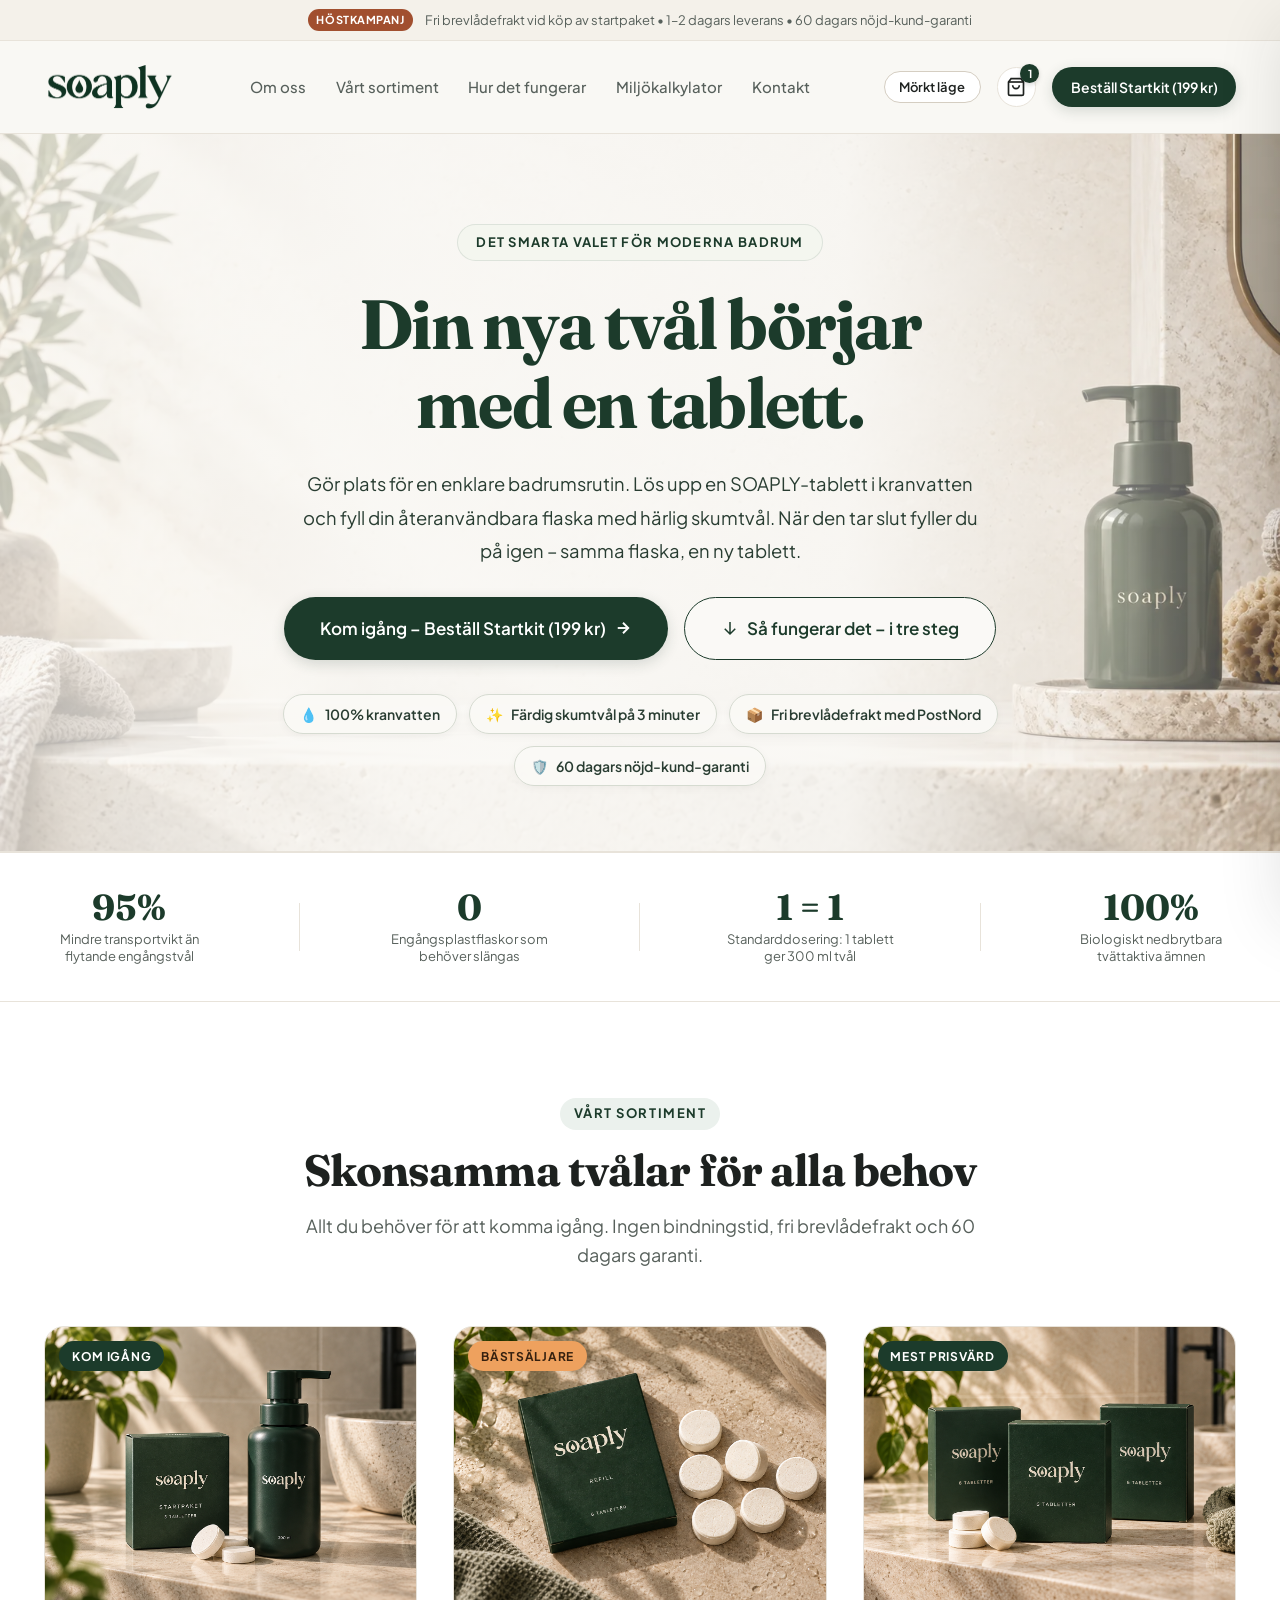
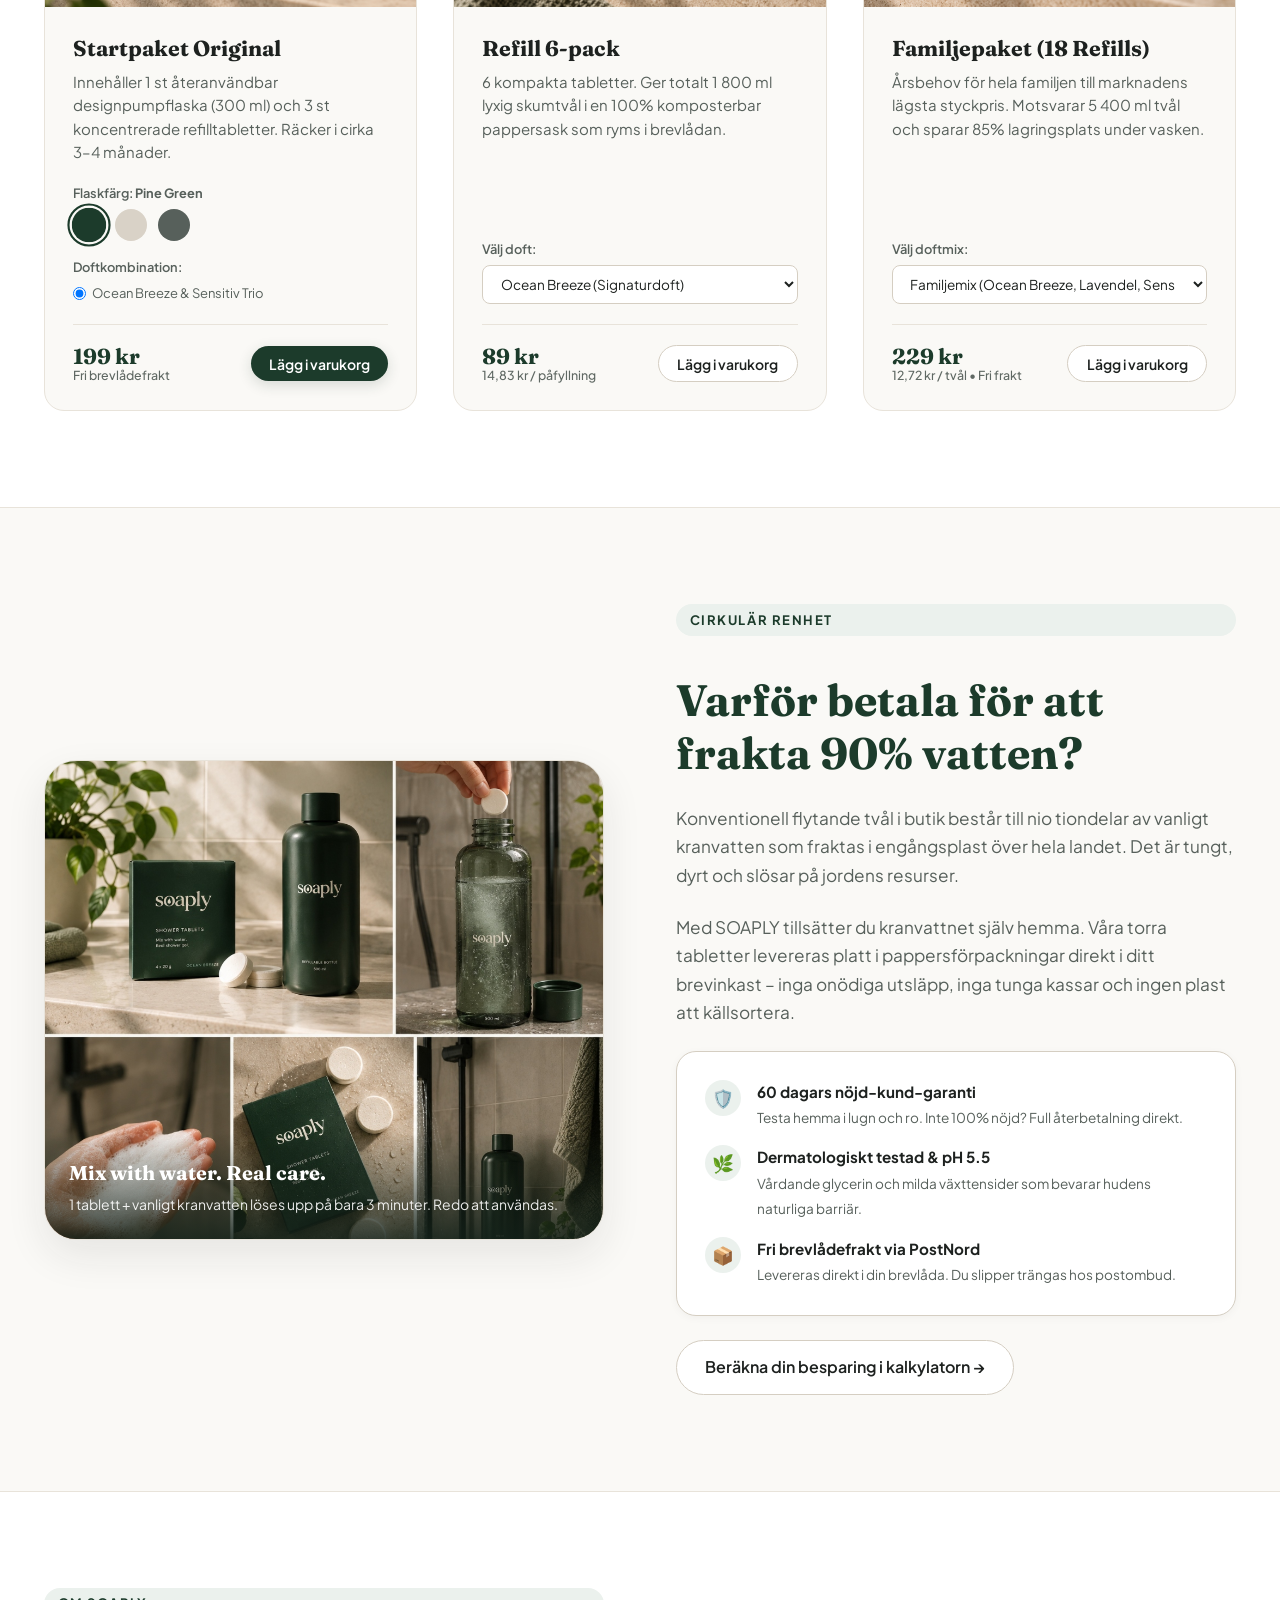
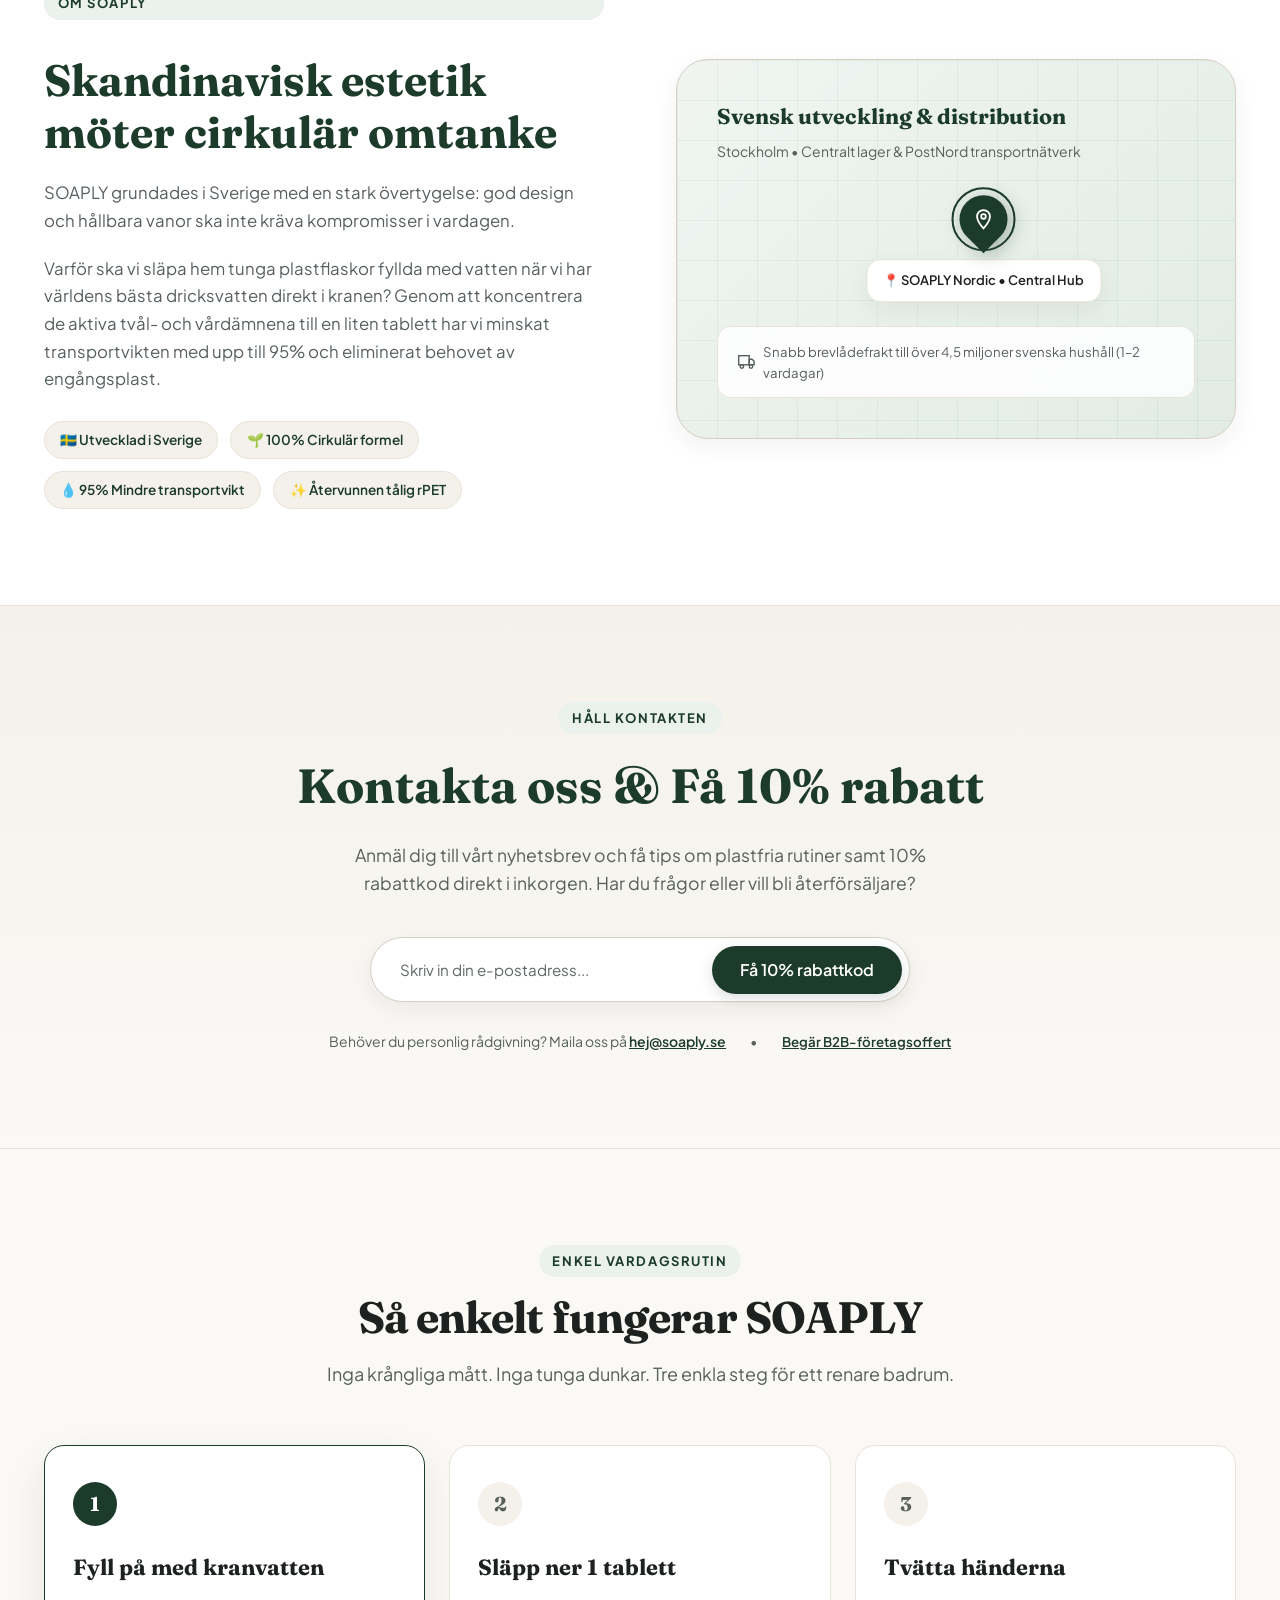
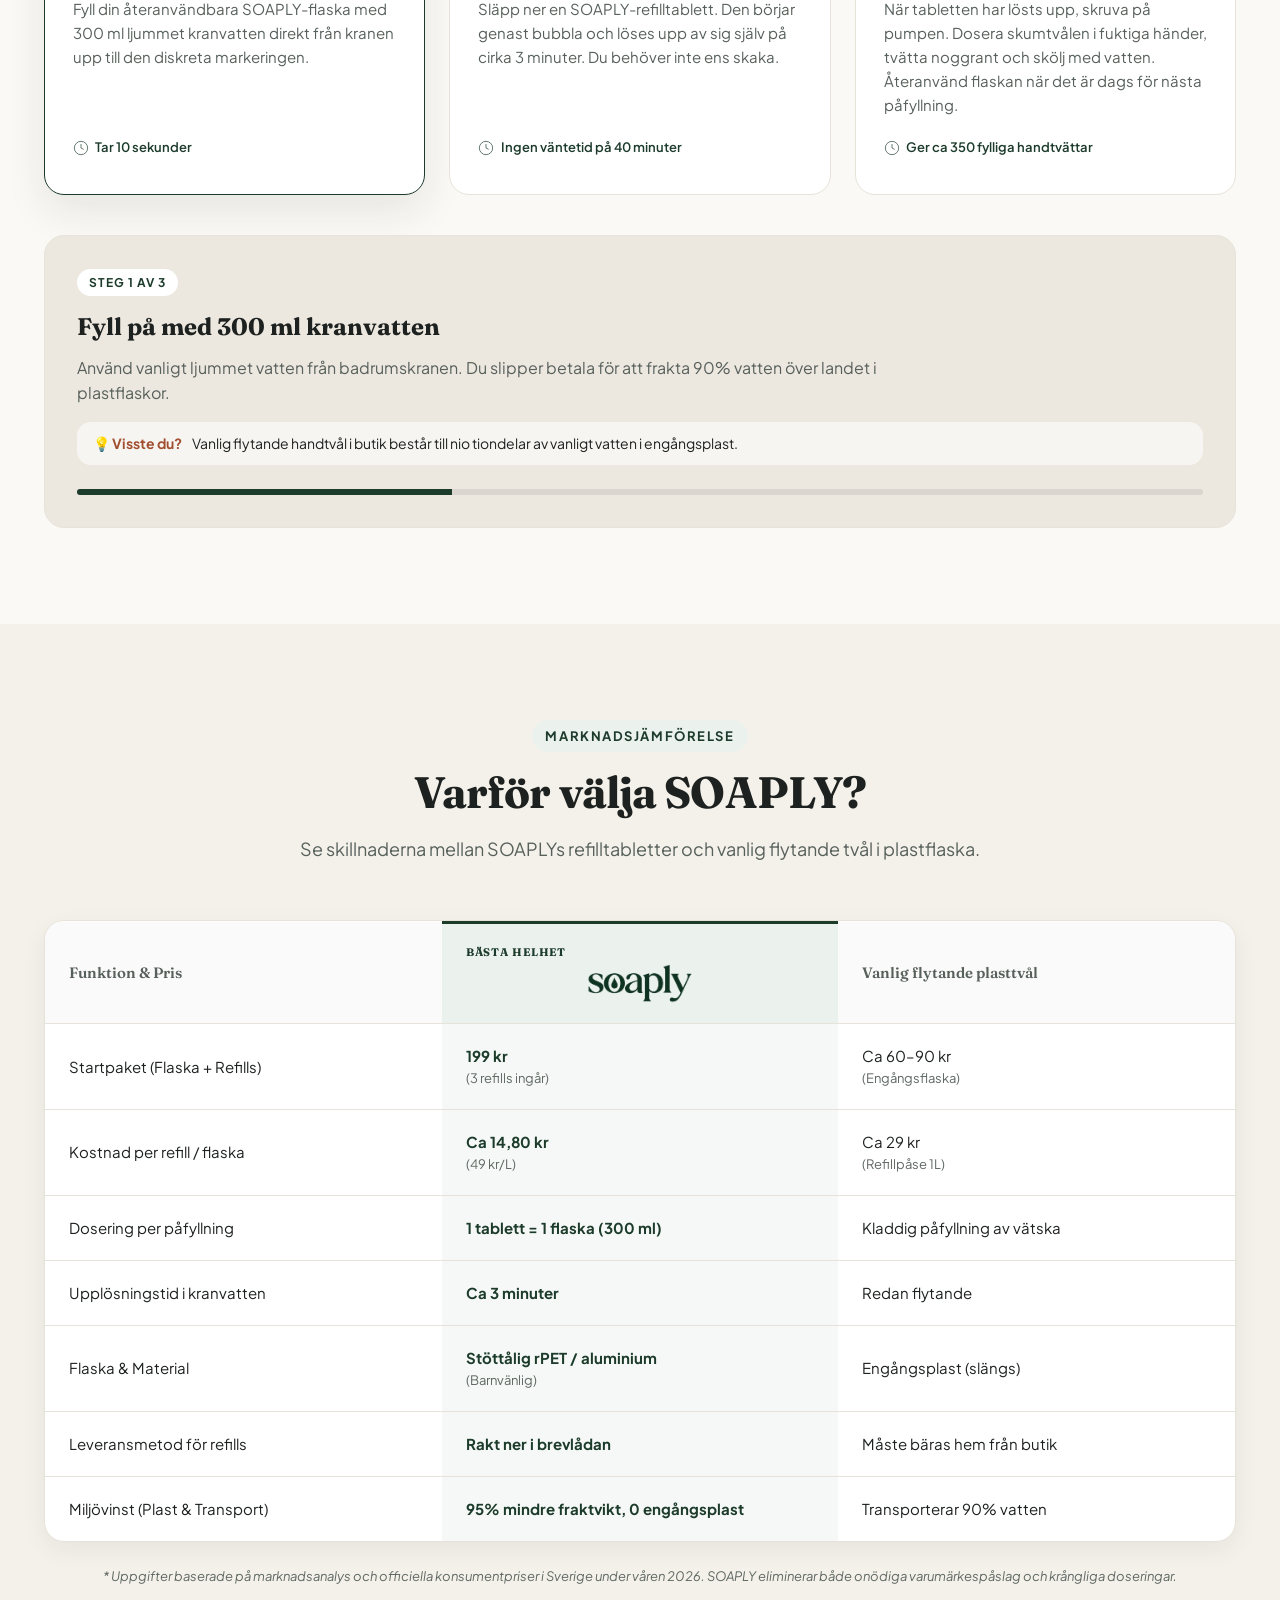
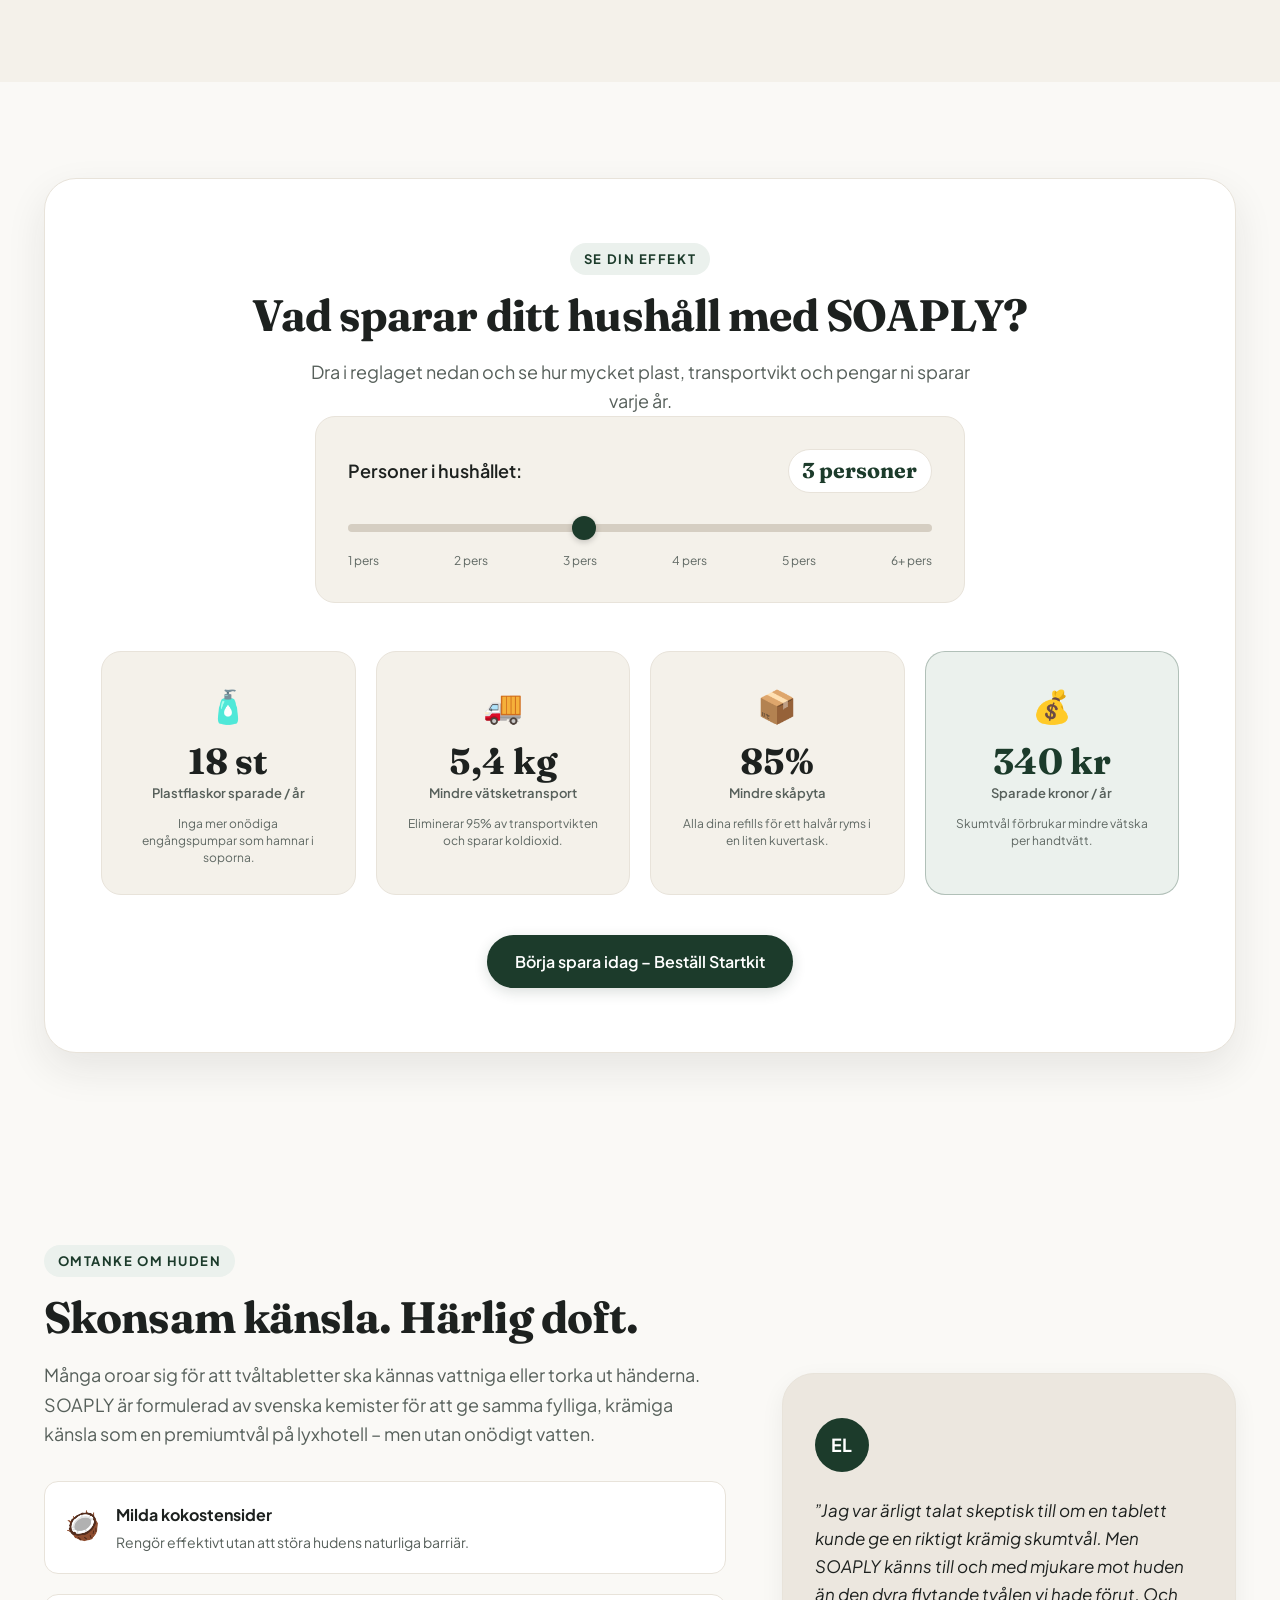
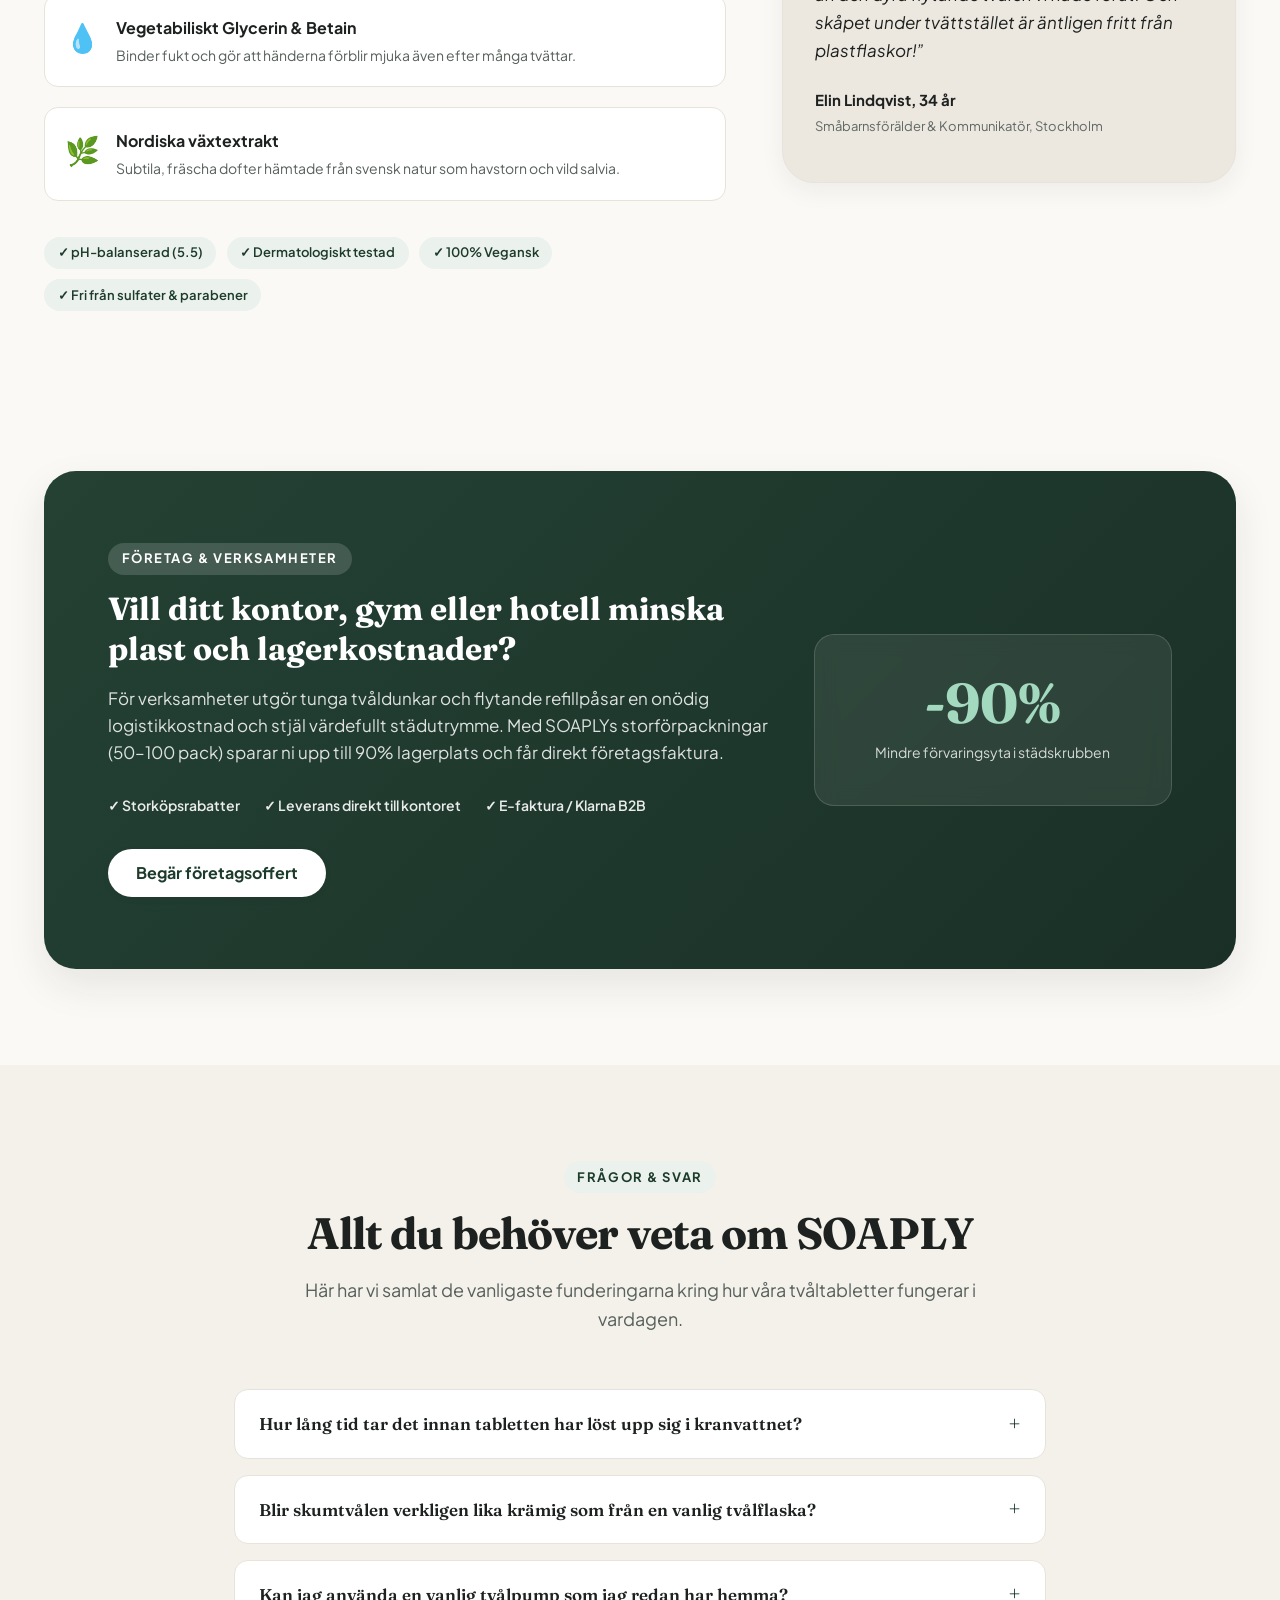
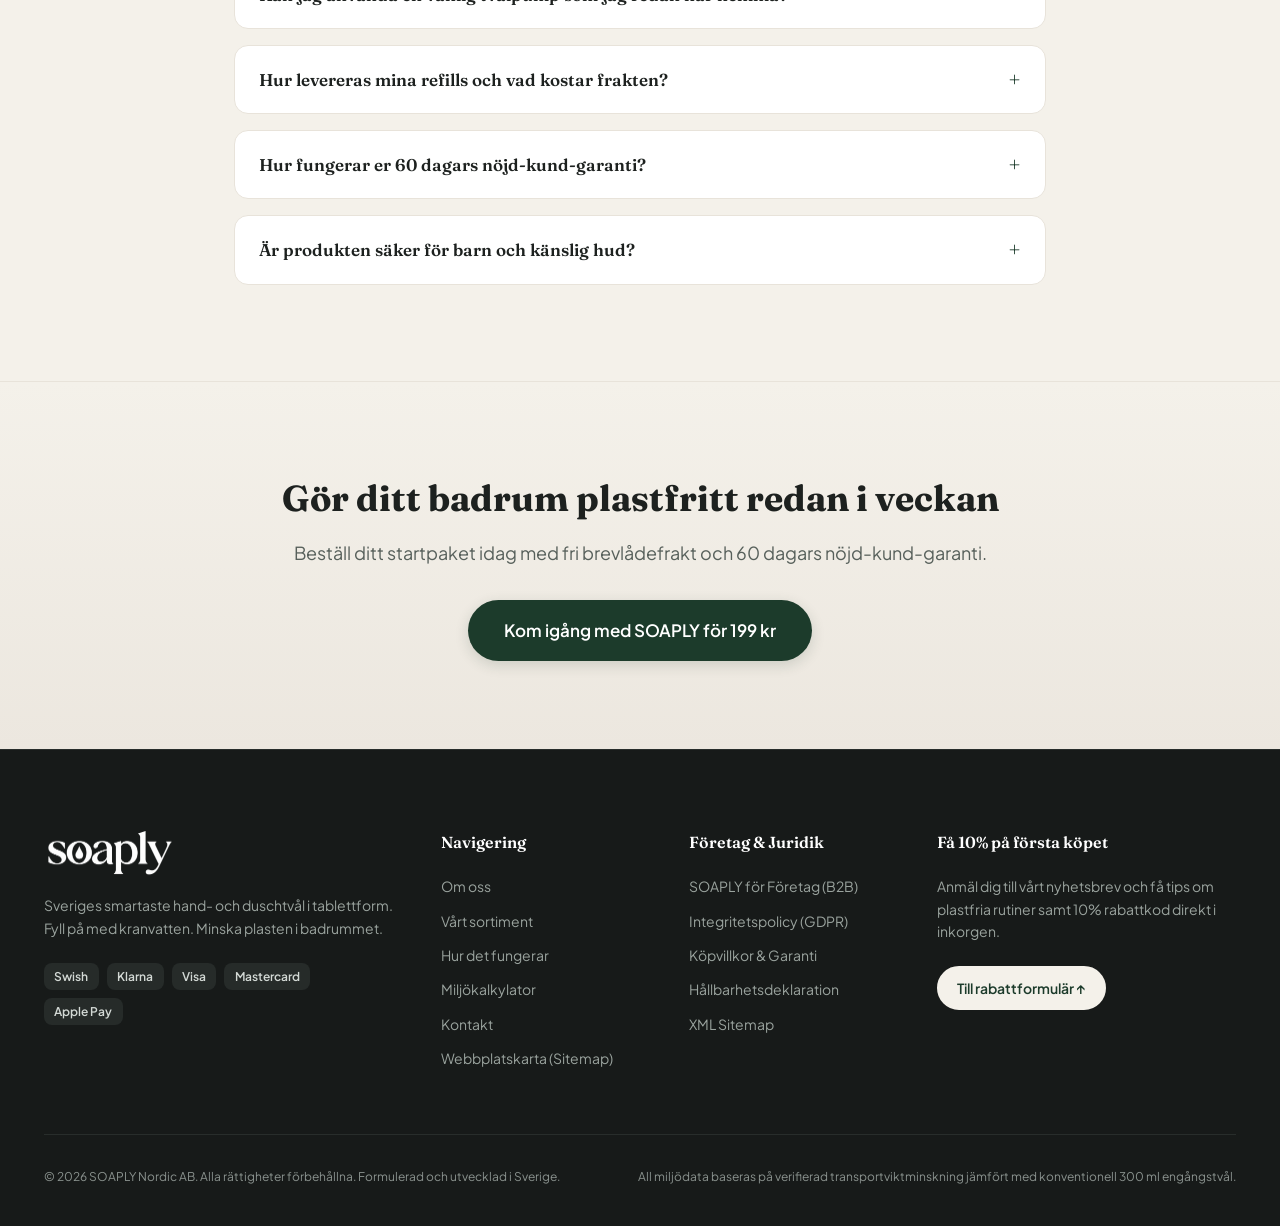
==== commit 47d41f9c: "Google Tag Manager" ====
--- a/index.html
+++ b/index.html
@@ -2,6 +2,13 @@
 <html lang="sv">
 
 <head>
+  <!-- Google Tag Manager -->
+  <script>(function(w,d,s,l,i){w[l]=w[l]||[];w[l].push({'gtm.start':
+  new Date().getTime(),event:'gtm.js'});var f=d.getElementsByTagName(s)[0],
+  j=d.createElement(s),dl=l!='dataLayer'?'&l='+l:'';j.async=true;j.src=
+  'https://www.googletagmanager.com/gtm.js?id='+i+dl;f.parentNode.insertBefore(j,f);
+  })(window,document,'script','dataLayer','GTM-WG7BVHJV');</script>
+  <!-- End Google Tag Manager -->
   <meta charset="UTF-8">
   <meta name="viewport" content="width=device-width, initial-scale=1.0">
   <title>SOAPLY – Fyll på med kranvatten. Minska plasten i badrummet.</title>
@@ -28,6 +35,10 @@
 </head>
 
 <body>
+  <!-- Google Tag Manager (noscript) -->
+  <noscript><iframe src="https://www.googletagmanager.com/ns.html?id=GTM-WG7BVHJV"
+  height="0" width="0" style="display:none;visibility:hidden"></iframe></noscript>
+  <!-- End Google Tag Manager (noscript) -->
 
   <!-- Announcement Bar -->
   <aside class="announcement-bar" id="announcement-bar">
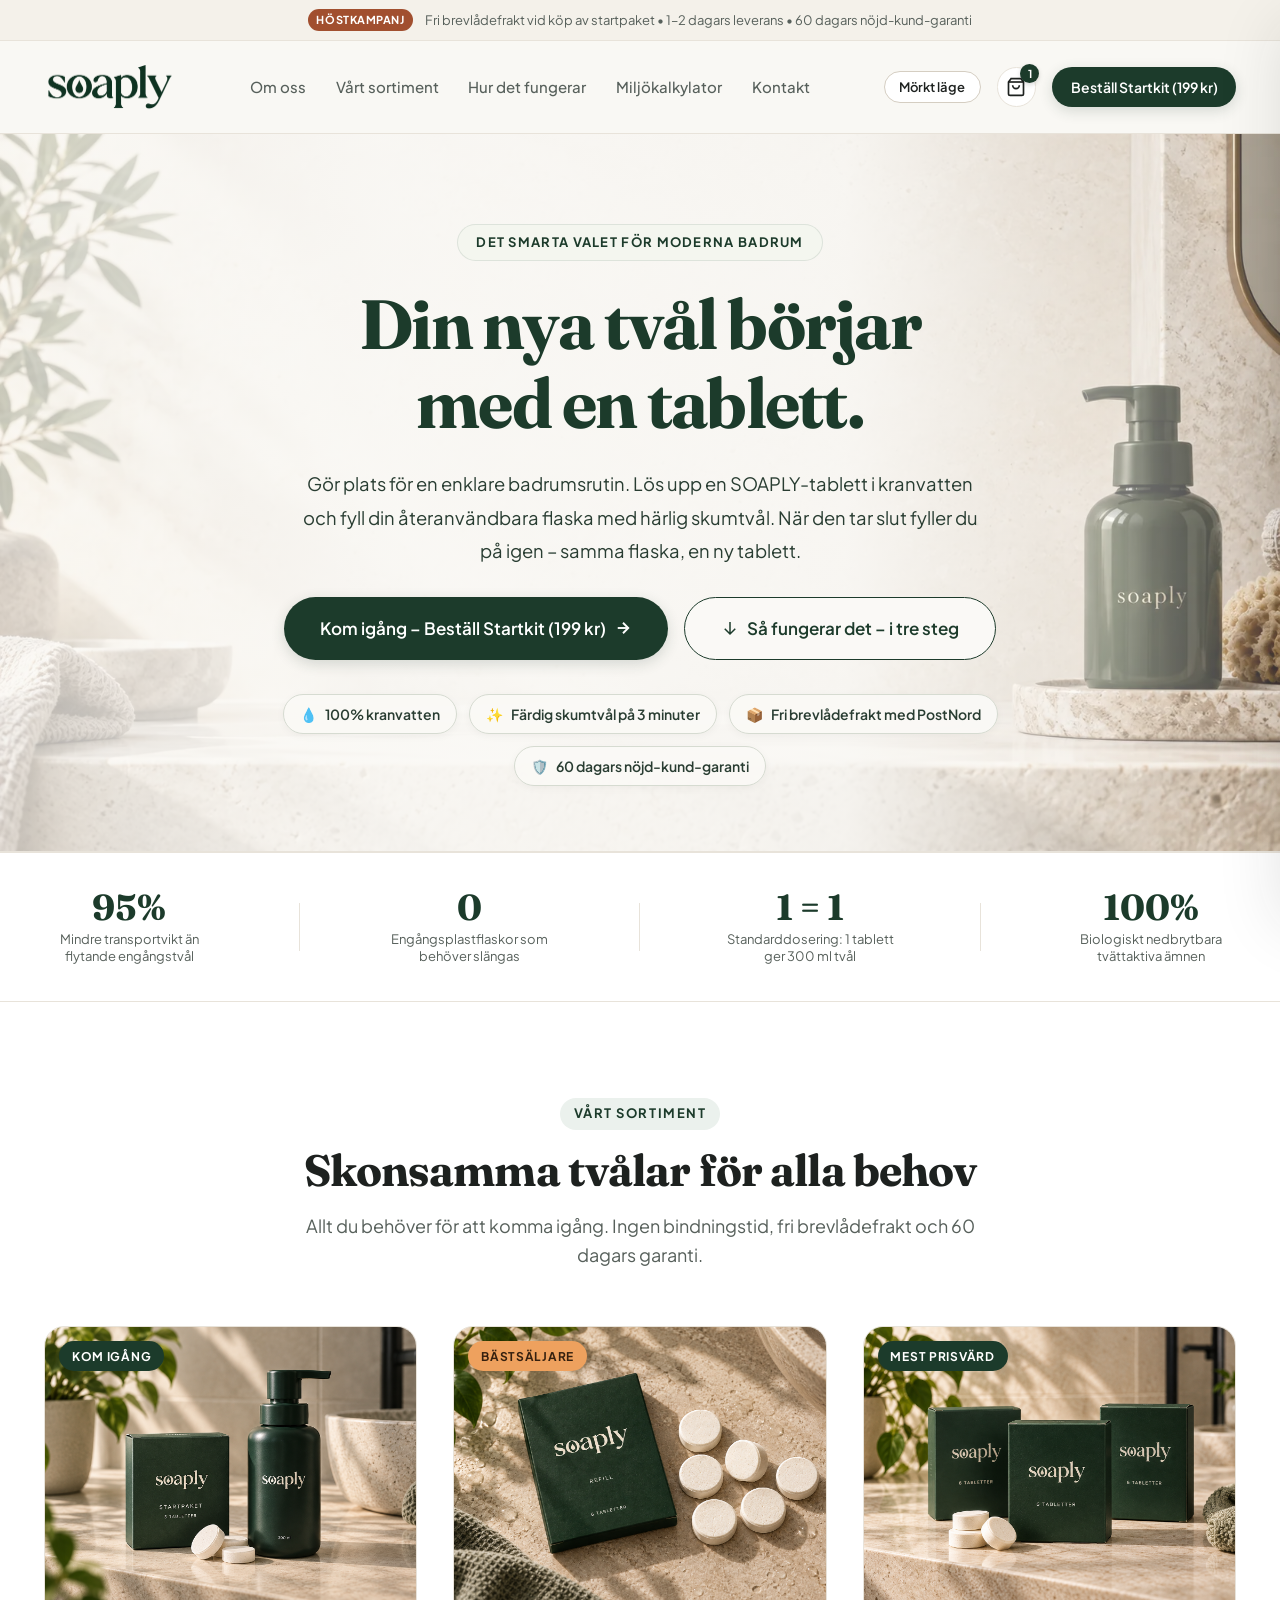
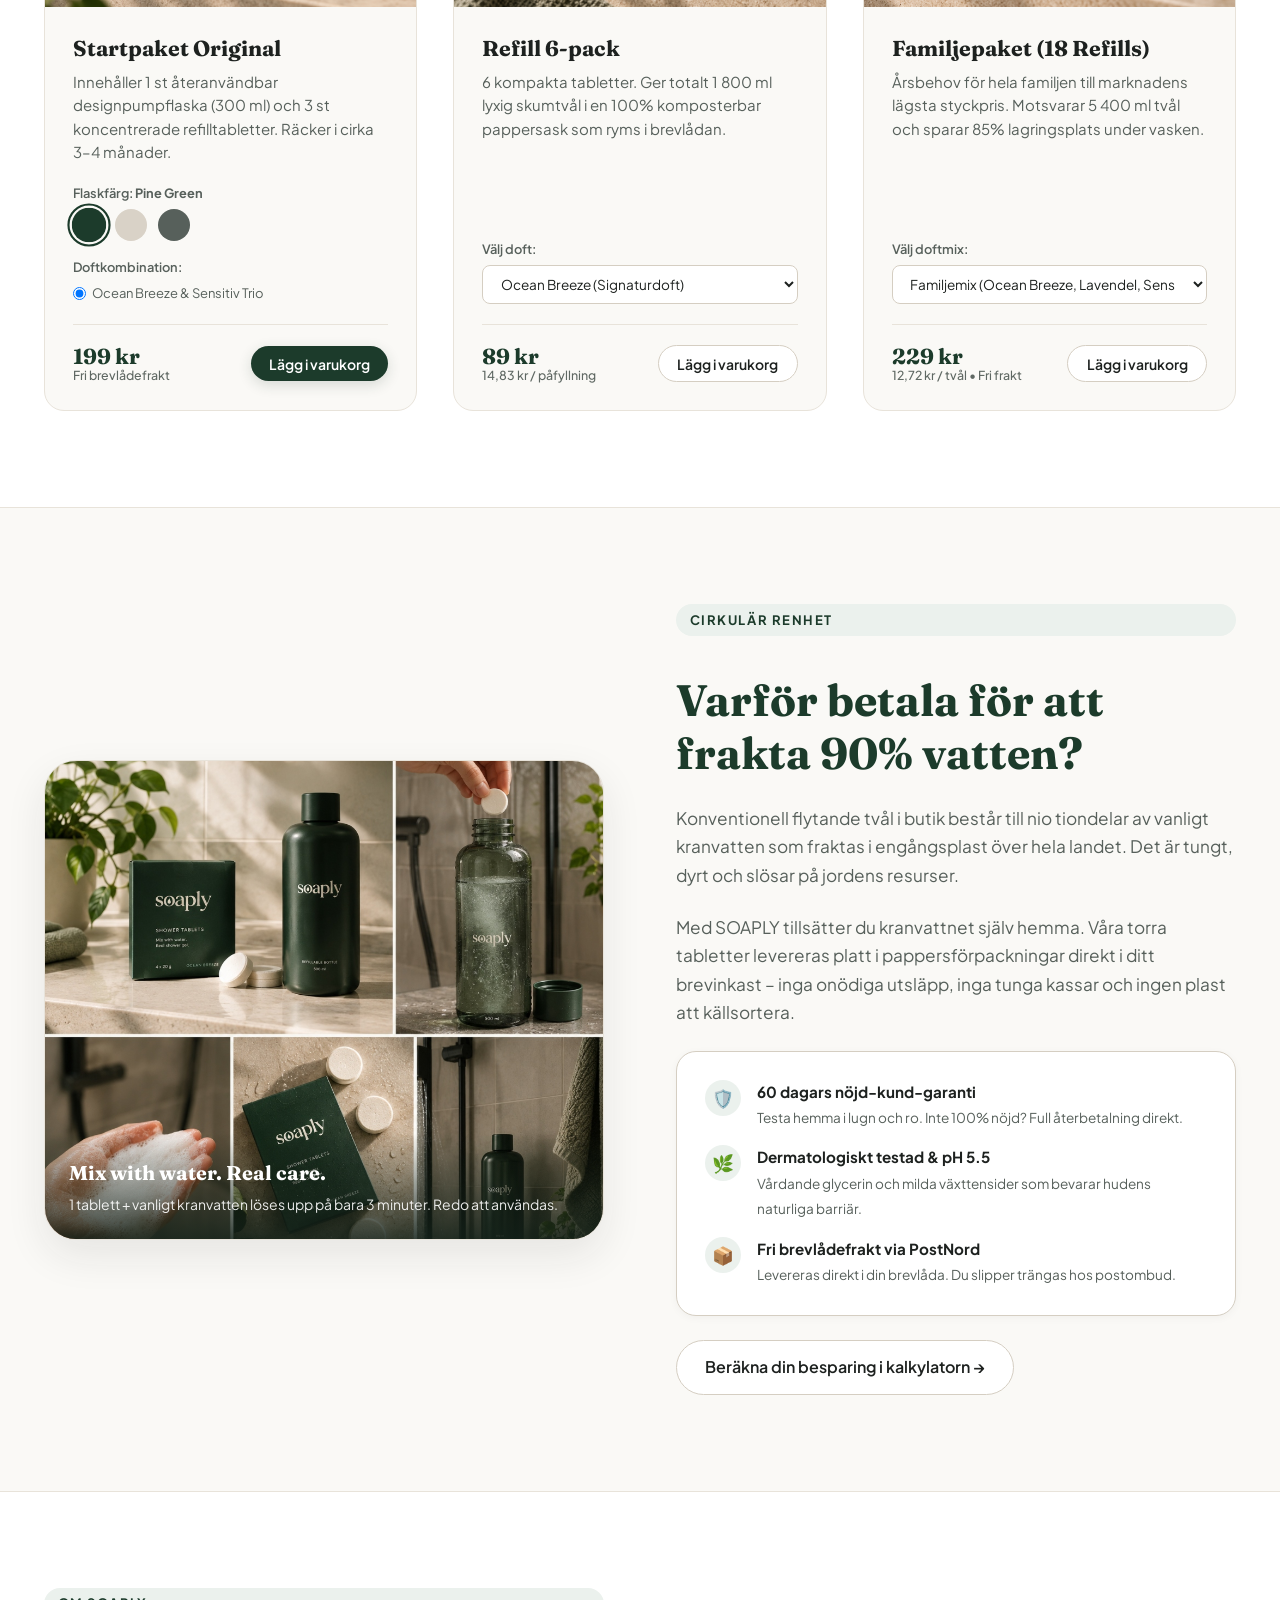
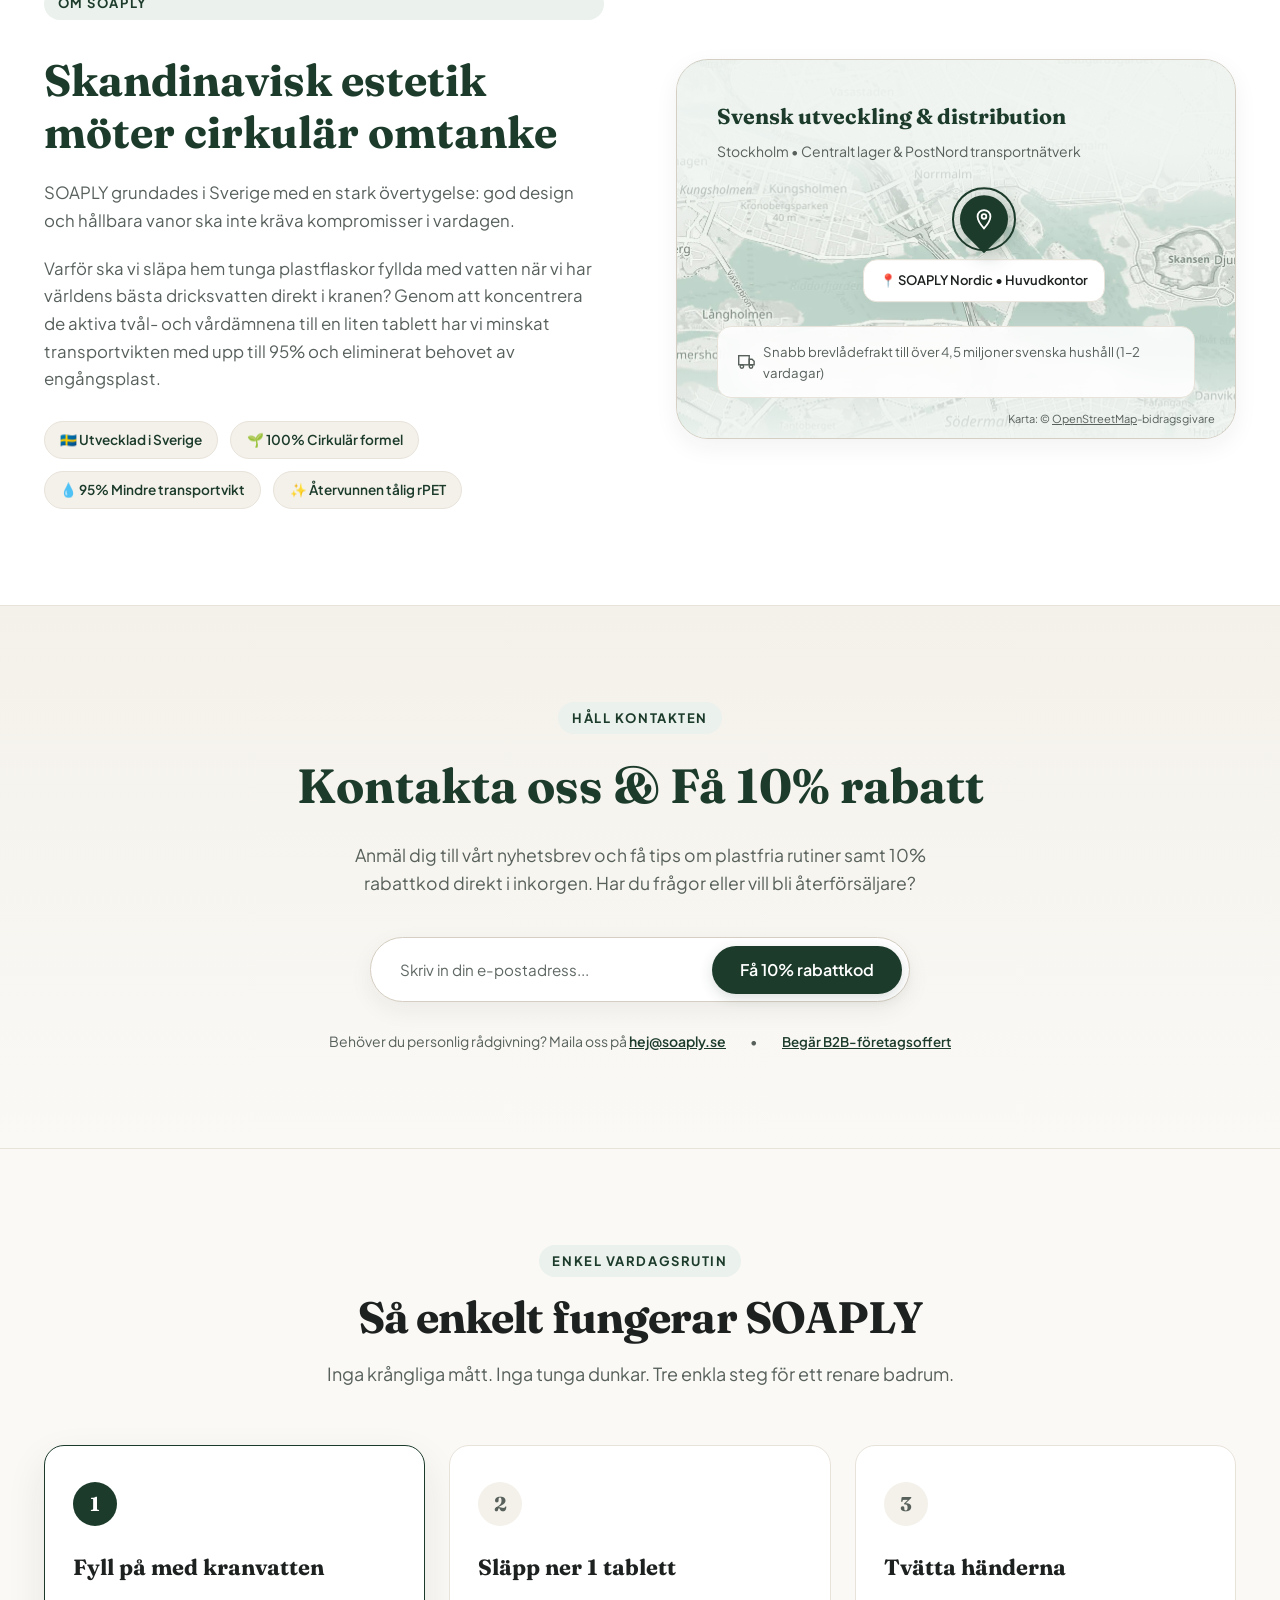
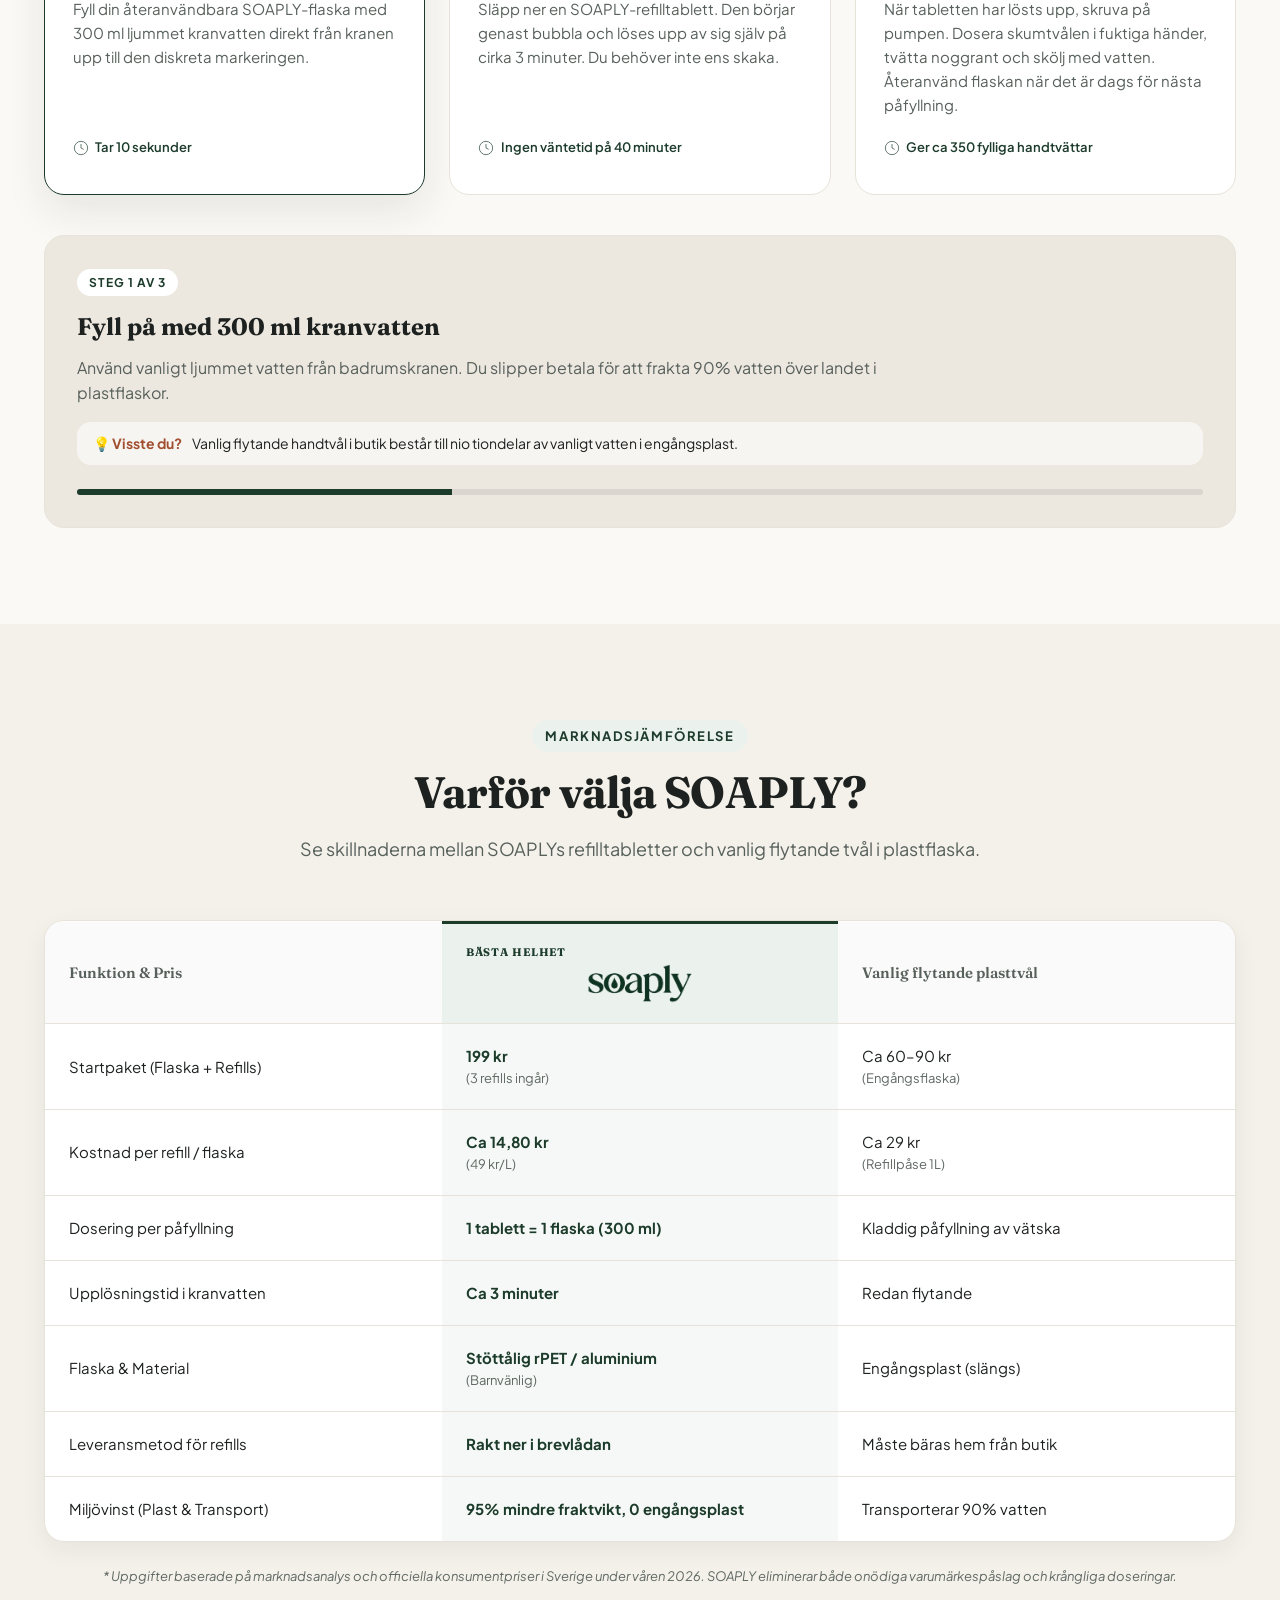
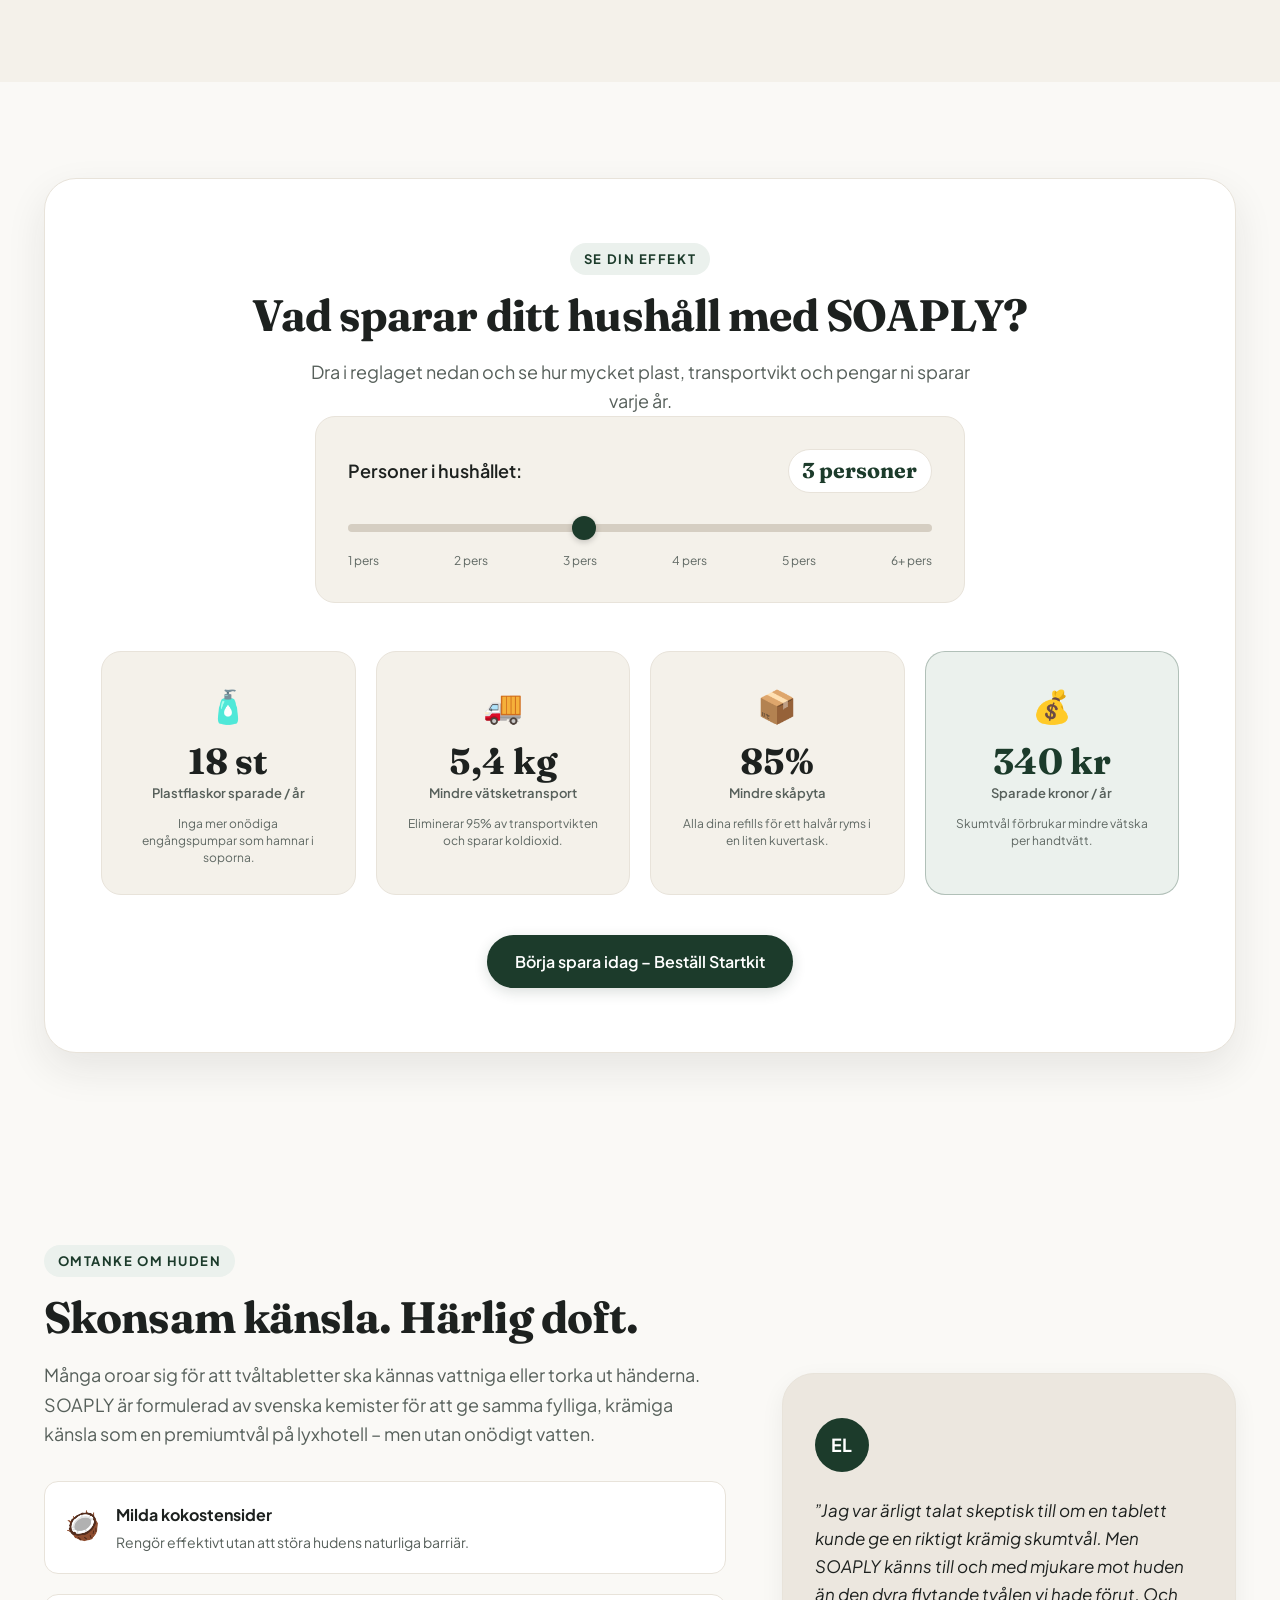
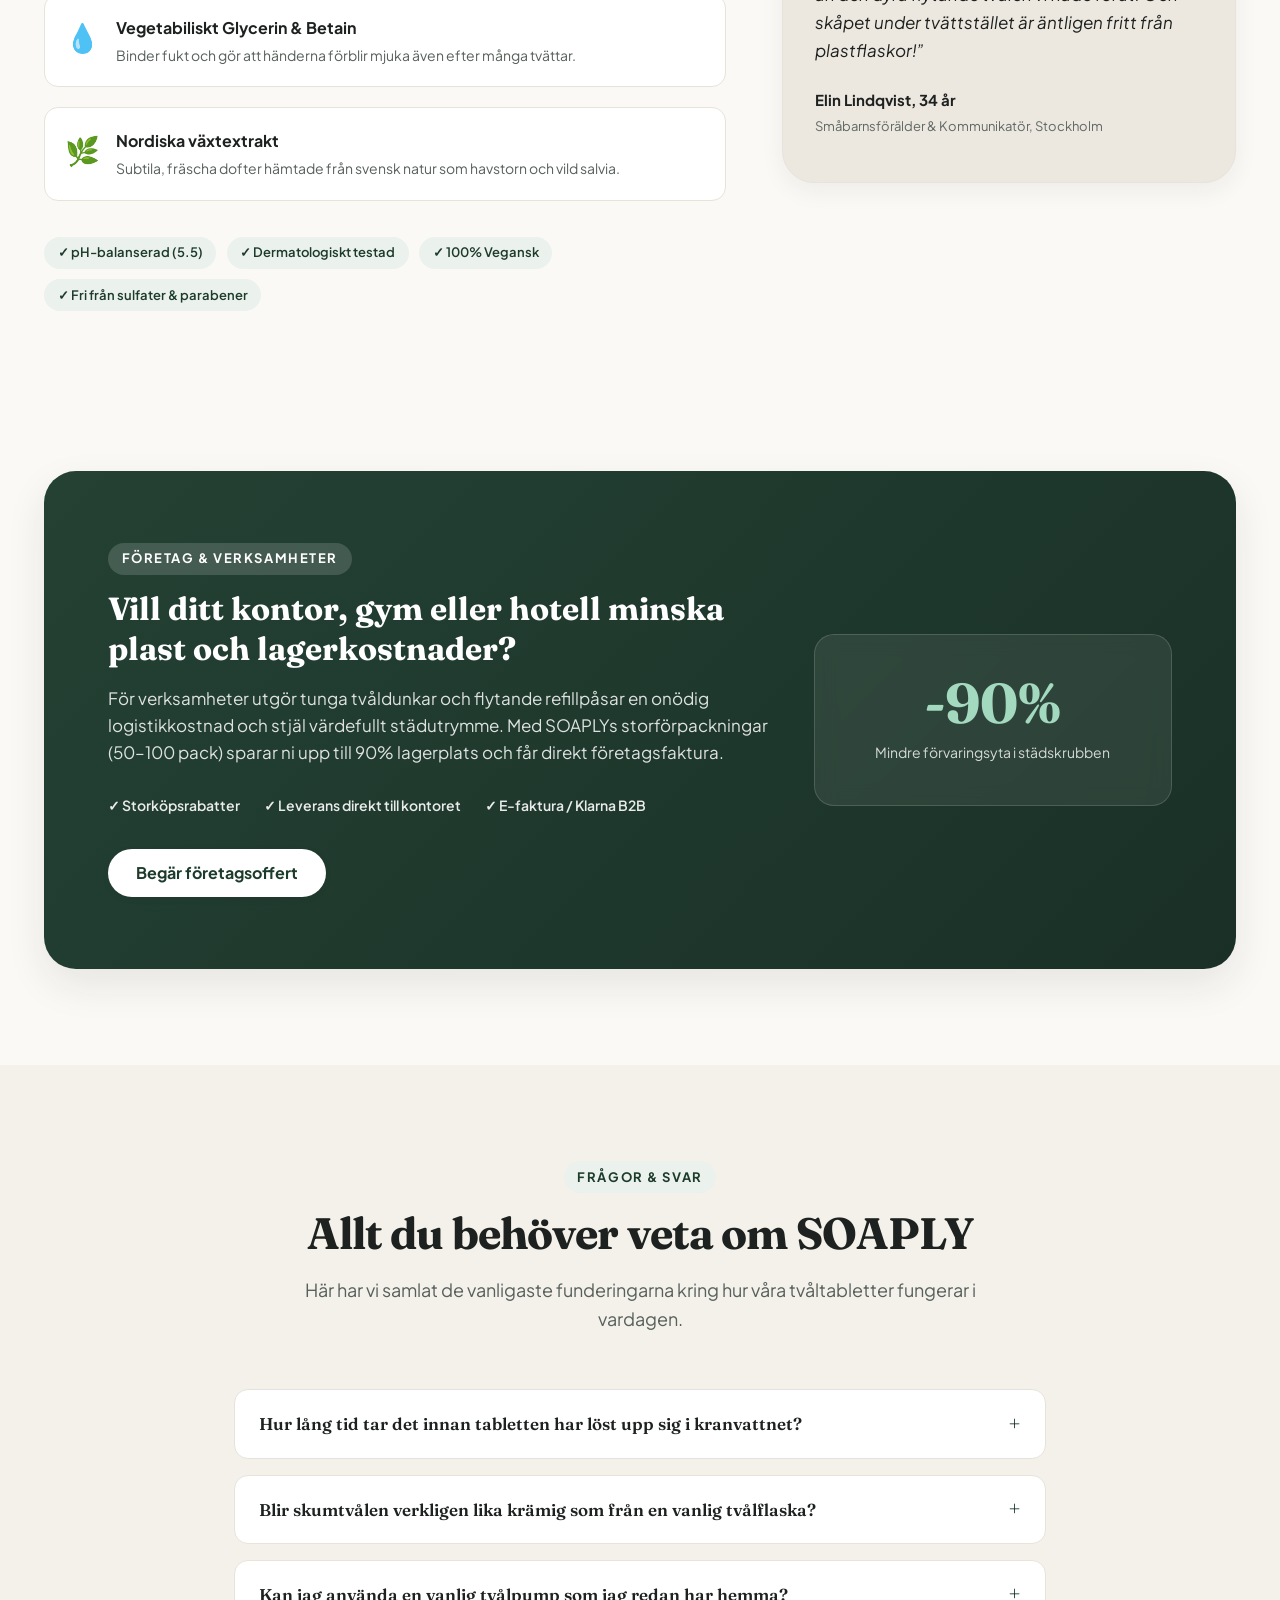
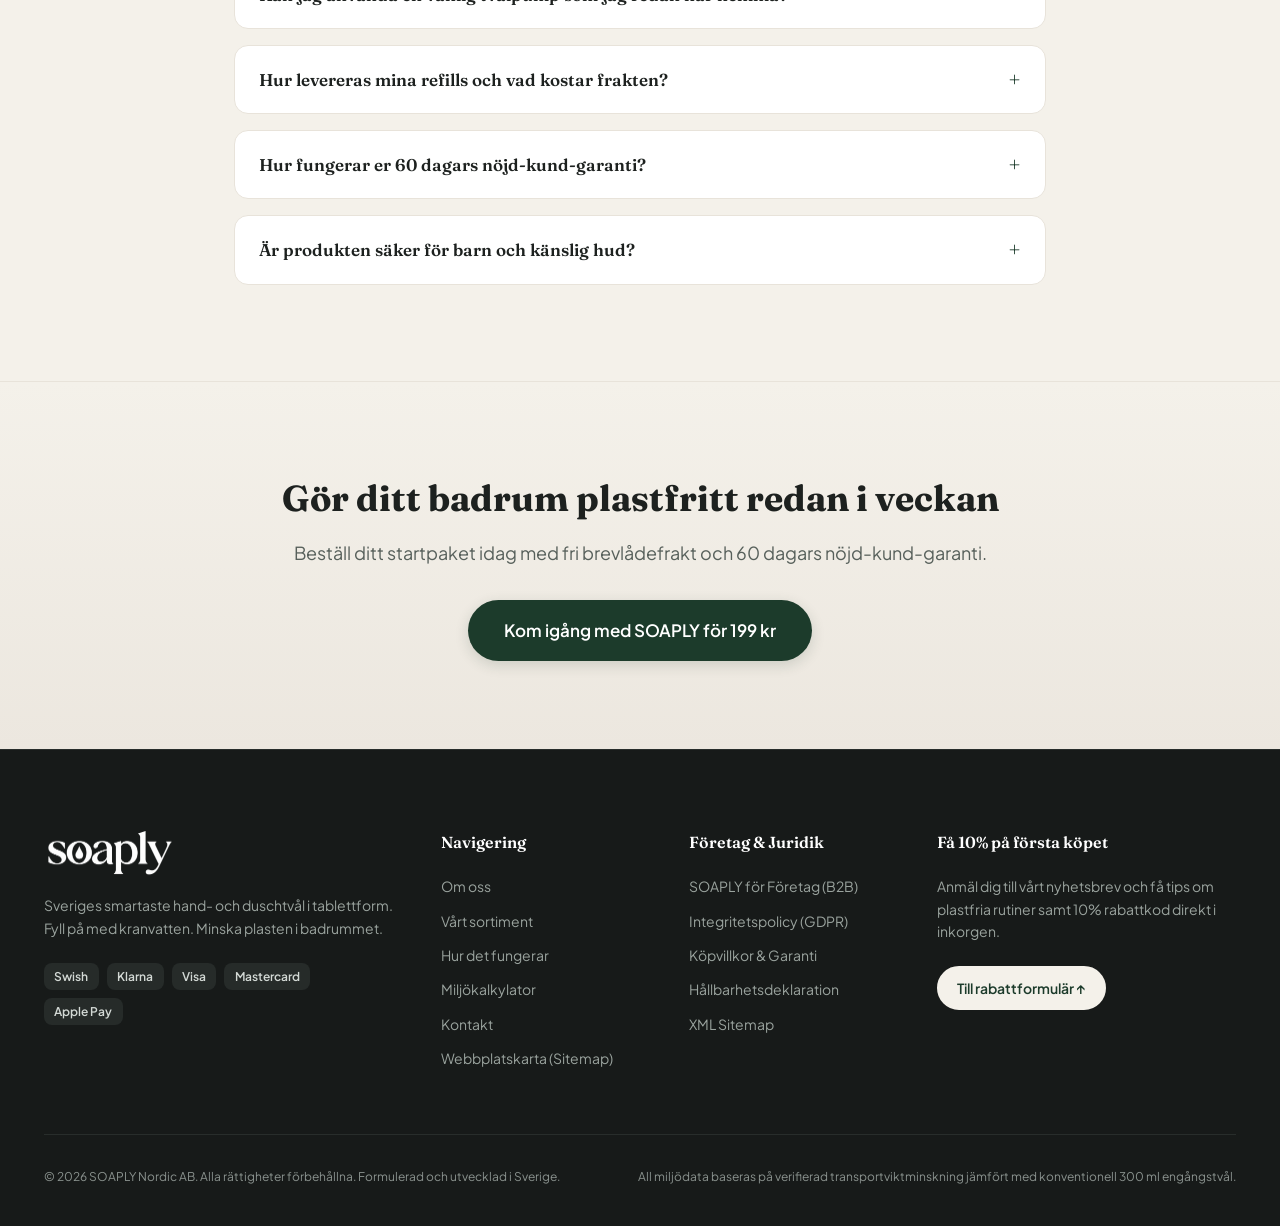
==== commit eaffe545: "Lägg till en riktig karta över Stockholm" ====
--- a/index.html
+++ b/index.html
@@ -398,7 +398,7 @@
 
           <!-- Pulsing Map Pin (Inspirerad av wireframens kartnål) -->
           <div class="map-pin-pulse-container">
-            <div class="map-pin-icon" title="SOAPLY Central Hub">
+            <div class="map-pin-icon" title="SOAPLY Huvudkontor">
               <svg width="22" height="22" viewBox="0 0 24 24" fill="none" stroke="currentColor" stroke-width="2">
                 <path d="M12 2C8.13 2 5 5.13 5 9c0 5.25 7 13 7 13s7-7.75 7-13c0-3.87-3.13-7-7-7z"></path>
                 <circle cx="12" cy="9" r="2.5"></circle>
@@ -406,7 +406,7 @@
               <div class="map-pin-ring"></div>
             </div>
             <div class="map-pin-tooltip">
-              📍 SOAPLY Nordic • Central Hub
+              📍 SOAPLY Nordic • Huvudkontor
             </div>
           </div>
 
@@ -419,6 +419,9 @@
             </svg>
             <span>Snabb brevlådefrakt till över 4,5 miljoner svenska hushåll (1–2 vardagar)</span>
           </div>
+
+          <!-- Kartan är en bild från OpenStreetMap, som kräver källhänvisning -->
+          <p class="map-attribution">Karta: © <a href="https://www.openstreetmap.org/copyright" target="_blank" rel="noopener">OpenStreetMap</a>-bidragsgivare</p>
         </div>
 
       </div>
--- a/style.css
+++ b/style.css
@@ -76,6 +76,8 @@
   --farg-karta-slut: #E2ECE5;
   --farg-karta-rutnat: rgba(28, 59, 43, 0.12);
   --farg-kartfot-bakgrund: rgba(255, 255, 255, 0.85);
+  --farg-karta-tona: rgba(240, 245, 242, 0.92);
+  --bild-karta: url('assets/stockholm-karta.webp');
   --farg-overlagg-45: rgba(0, 0, 0, 0.45);
   --farg-overlagg-50: rgba(0, 0, 0, 0.5);
 
@@ -3052,16 +3054,39 @@
   justify-content: space-between;
 }
 
-/* Stylized Map Grid Overlay */
+/* Riktig karta över Stockholm (OpenStreetMap), tonad i sajtens färger.
+   Bilden ligger på sajten, så inga anrop går till kartservrar. */
 .map-grid-overlay {
   position: absolute;
   inset: 0;
-  opacity: 0.4;
-  background-image: 
-    linear-gradient(var(--farg-karta-rutnat) 1.5px, transparent 1.5px),
-    linear-gradient(90deg, var(--farg-karta-rutnat) 1.5px, transparent 1.5px);
-  background-size: 40px 40px;
+  background-image:
+    linear-gradient(180deg, var(--farg-karta-tona) 0%, var(--farg-karta-tona) var(--karta-tona-slut, 24%), transparent var(--karta-fri-start, 50%), transparent 74%, var(--farg-karta-tona) 100%),
+    var(--bild-karta);
+  background-size: cover;
+  background-position: 55% 50%;
   pointer-events: none;
+}
+
+/* På mobil är rubriken högre, så tonen går längre ner */
+@media (max-width: 600px) {
+  .map-grid-overlay { --karta-tona-slut: 32%; --karta-fri-start: 52%; }
+  /* Mer plats så att nålen inte hamnar på rubriken */
+  .about-map-card { min-height: 470px; }
+  .map-pin-pulse-container { top: 54%; }
+}
+
+/* Källhänvisning som OpenStreetMap kräver */
+.map-attribution {
+  position: absolute;
+  right: 1.25rem;
+  bottom: 0.65rem;
+  z-index: 2;
+  font-size: 0.6875rem;
+  color: var(--color-text-secondary);
+}
+
+.map-attribution a {
+  text-decoration: underline;
 }
 
 .map-card-header {
@@ -3395,6 +3420,8 @@
   --farg-karta-slut: #17201B;
   --farg-karta-rutnat: rgba(143, 201, 169, 0.10);
   --farg-kartfot-bakgrund: rgba(26, 31, 28, 0.9);
+  --farg-karta-tona: rgba(28, 38, 33, 0.92);
+  --bild-karta: url('assets/stockholm-karta-mork.webp');
   --farg-overlagg-45: rgba(0, 0, 0, 0.6);
   --farg-overlagg-50: rgba(0, 0, 0, 0.65);
 
